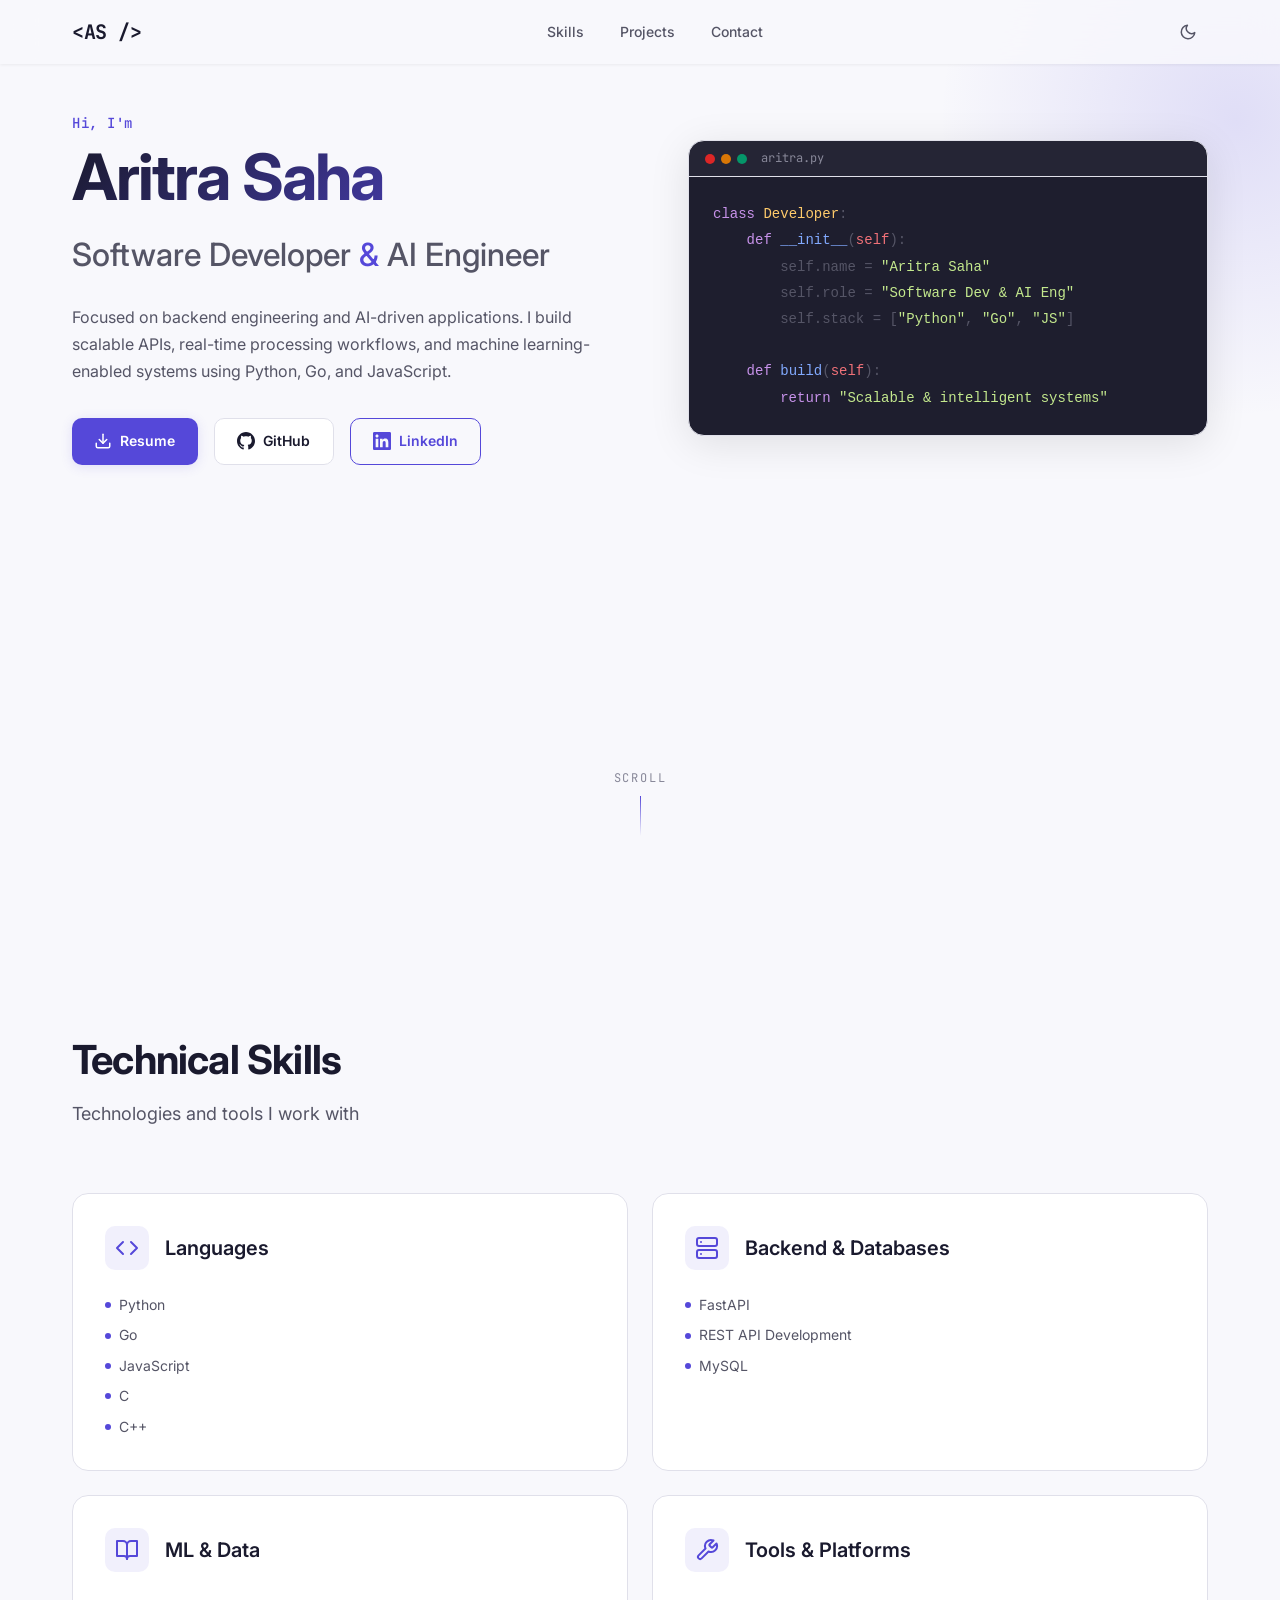
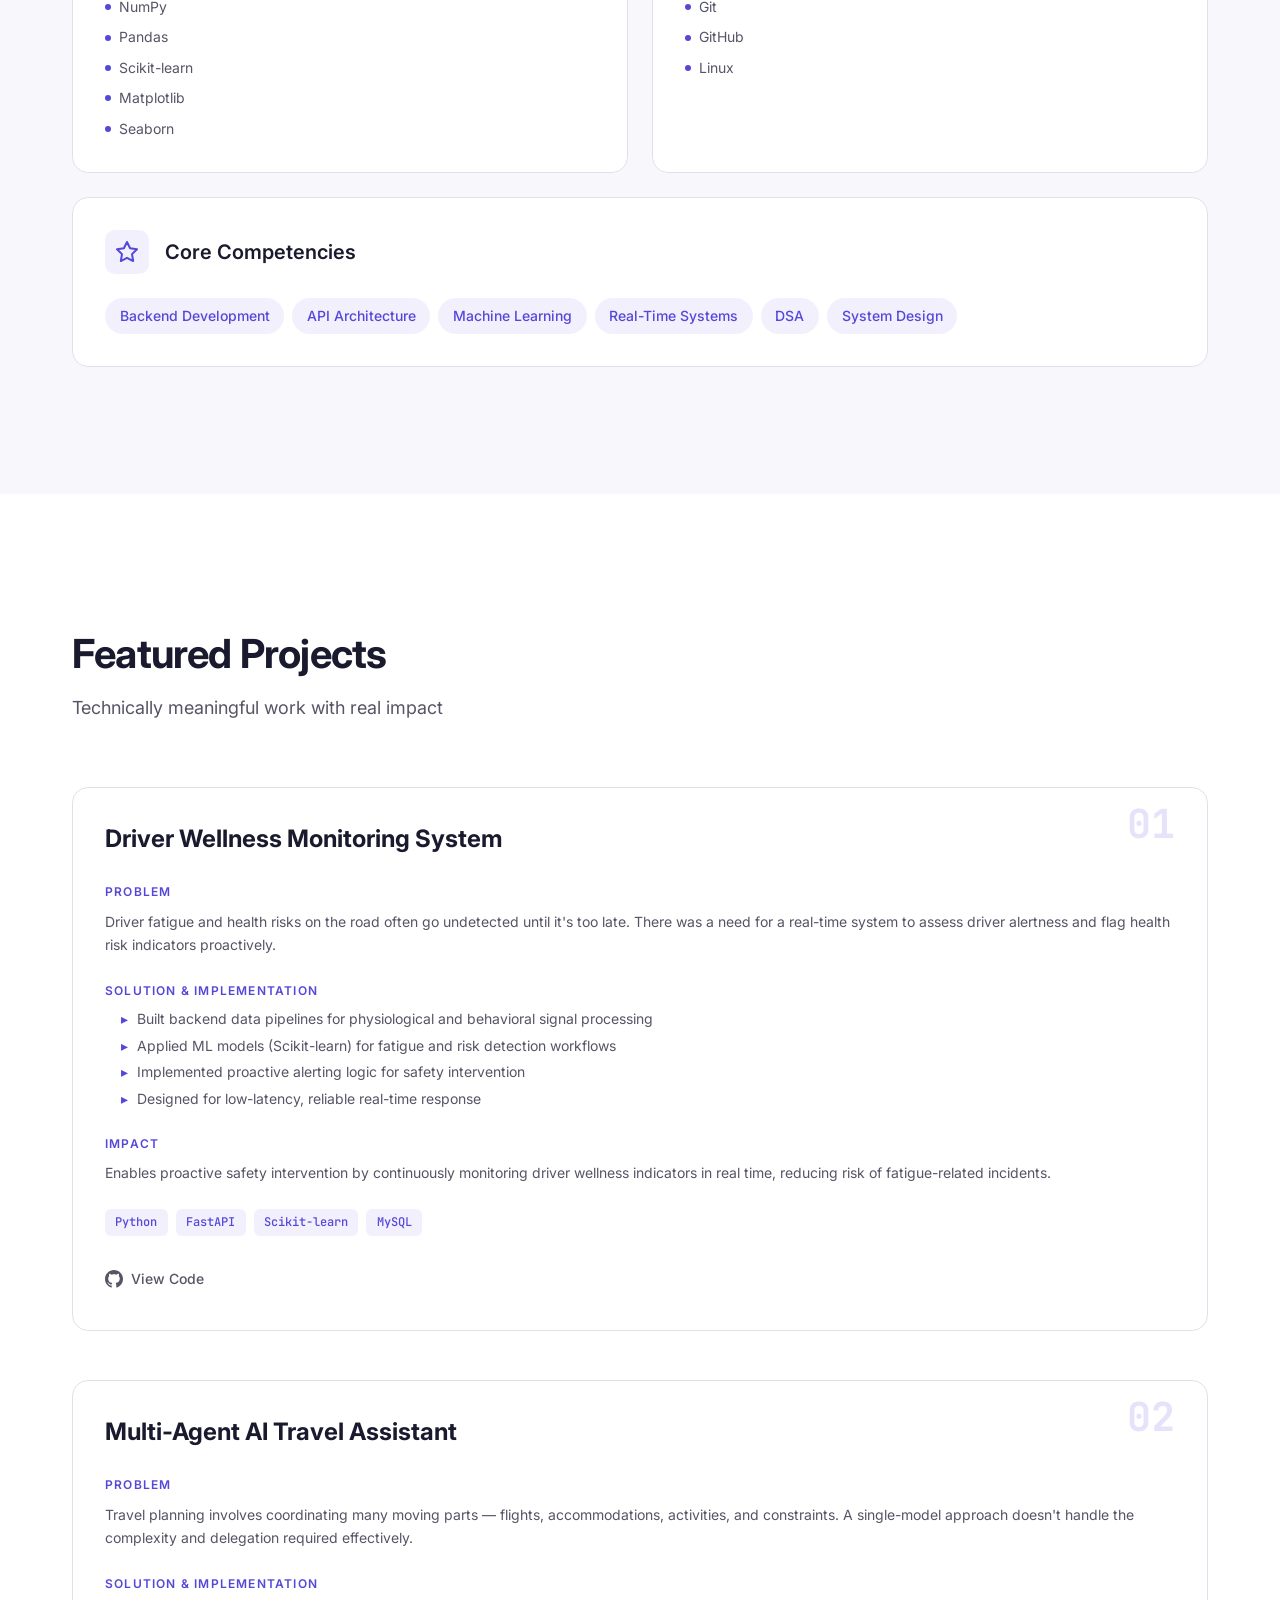
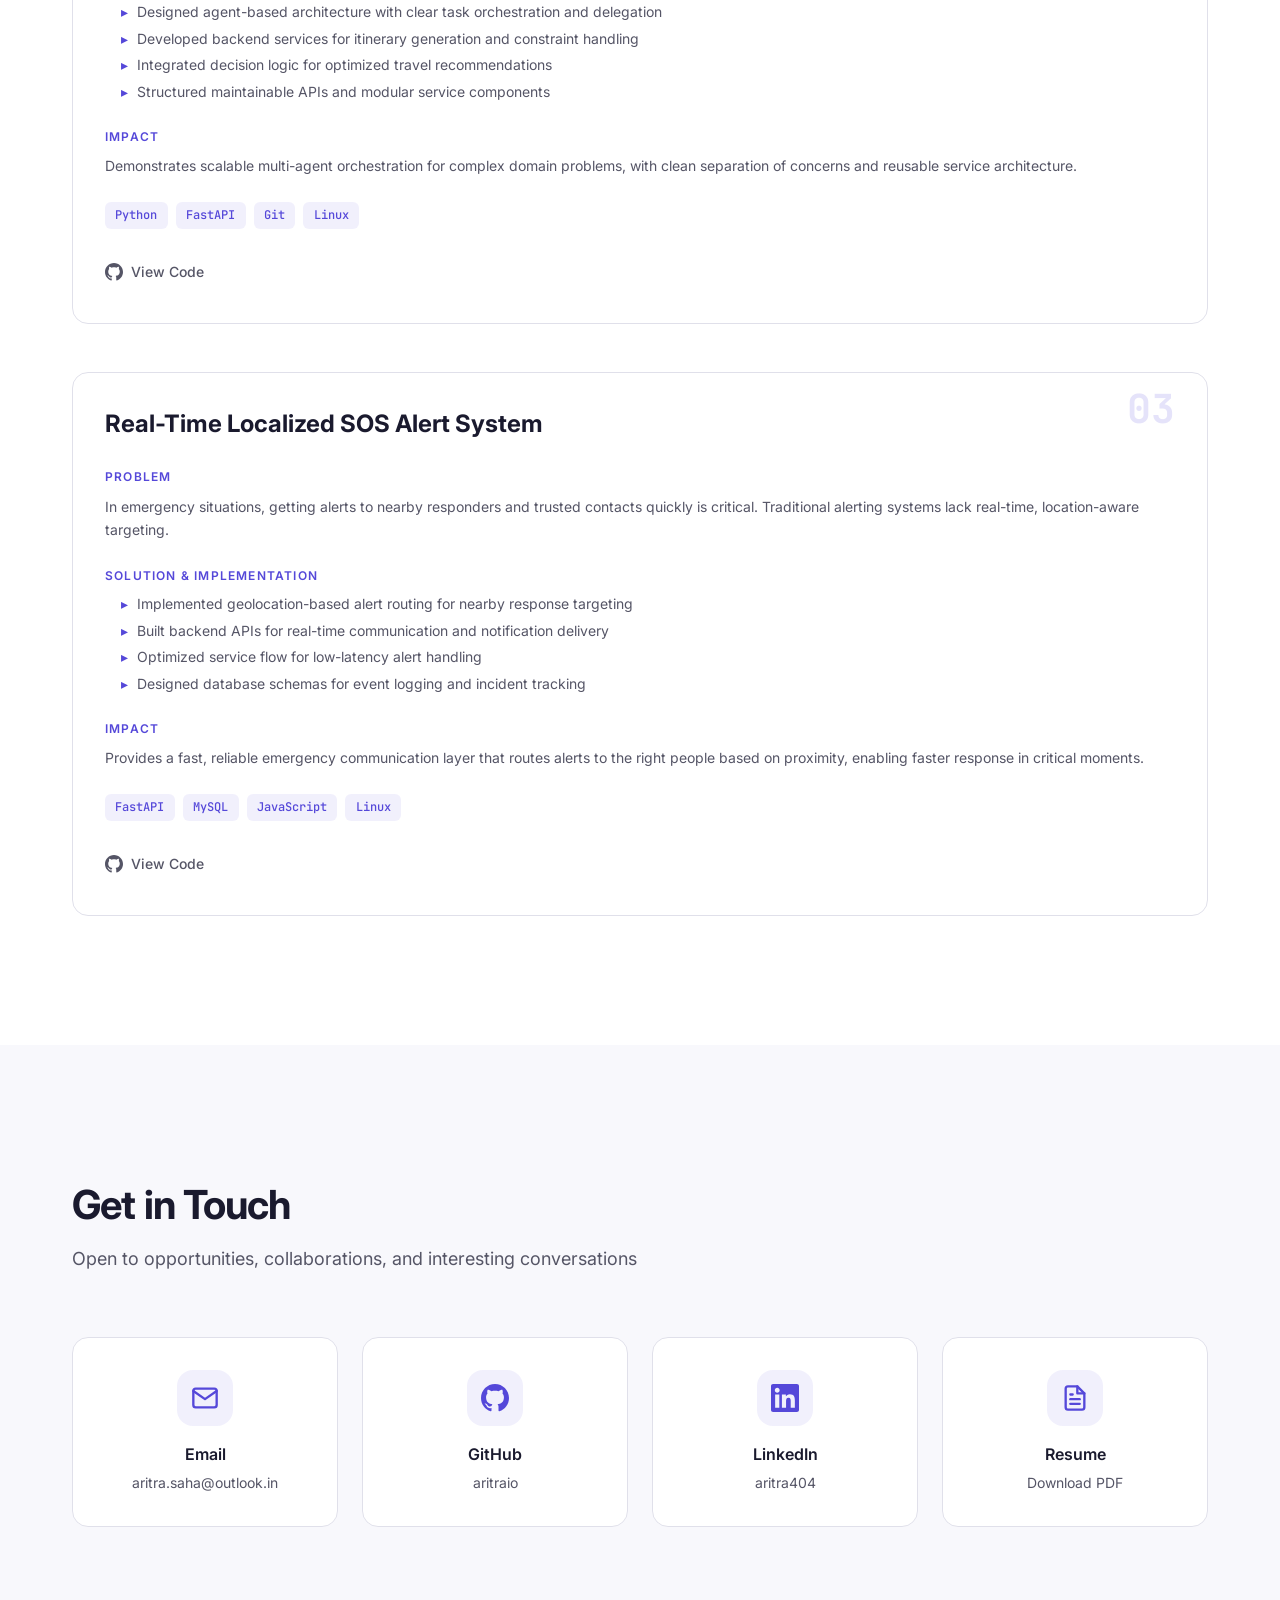
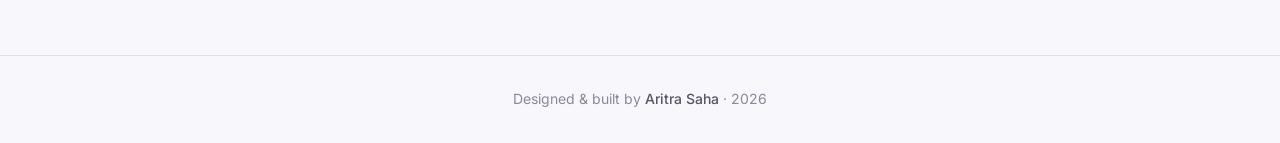
==== index.html @ c2d610d6 "Update styles and HTML" ====
<!DOCTYPE html>
<html lang="en" data-theme="dark">
<head>
  <meta charset="UTF-8">
  <meta name="viewport" content="width=device-width, initial-scale=1.0">
  <title>Aritra Saha — Software Developer &amp; AI Engineer</title>
  <meta name="description" content="Portfolio of Aritra Saha — Software Developer focused on backend engineering and AI-driven applications. Experience building scalable APIs, real-time systems, and ML-enabled products.">

  <!-- Open Graph -->
  <meta property="og:title" content="Aritra Saha — Software Developer & AI Engineer">
  <meta property="og:description" content="Backend engineering and AI-driven applications. Scalable APIs, real-time systems, and ML-enabled products.">
  <meta property="og:type" content="website">
  <meta property="og:url" content="https://aritraio.github.io">
  <meta property="og:image" content="https://aritraio.github.io/assets/images/og-preview.png">

  <!-- Favicon -->
  <link rel="icon" href="data:image/svg+xml,<svg xmlns='http://www.w3.org/2000/svg' viewBox='0 0 100 100'><text y='.9em' font-size='90'>⚡</text></svg>">

  <!-- Fonts -->
  <link rel="preconnect" href="https://fonts.googleapis.com">
  <link rel="preconnect" href="https://fonts.gstatic.com" crossorigin>
  <link href="https://fonts.googleapis.com/css2?family=Inter:wght@400;500;600;700&family=JetBrains+Mono:wght@400;500&display=swap" rel="stylesheet">

  <!-- Styles -->
  <link rel="stylesheet" href="css/styles.css">
</head>
<body>

  <!-- ===================== NAVIGATION ===================== -->
  <header class="site-header" id="site-header">
    <nav class="nav container" aria-label="Primary navigation">
      <a href="#hero" class="nav__logo" aria-label="Home">
        <span class="nav__logo-text">&lt;AS /&gt;</span>
      </a>

      <div class="nav__actions">
        <button class="theme-toggle" id="theme-toggle" aria-label="Toggle dark mode" title="Toggle theme">
          <svg class="theme-toggle__icon theme-toggle__icon--sun" xmlns="http://www.w3.org/2000/svg" width="18" height="18" viewBox="0 0 24 24" fill="none" stroke="currentColor" stroke-width="2" stroke-linecap="round" stroke-linejoin="round"><circle cx="12" cy="12" r="5"/><line x1="12" y1="1" x2="12" y2="3"/><line x1="12" y1="21" x2="12" y2="23"/><line x1="4.22" y1="4.22" x2="5.64" y2="5.64"/><line x1="18.36" y1="18.36" x2="19.78" y2="19.78"/><line x1="1" y1="12" x2="3" y2="12"/><line x1="21" y1="12" x2="23" y2="12"/><line x1="4.22" y1="19.78" x2="5.64" y2="18.36"/><line x1="18.36" y1="5.64" x2="19.78" y2="4.22"/></svg>
          <svg class="theme-toggle__icon theme-toggle__icon--moon" xmlns="http://www.w3.org/2000/svg" width="18" height="18" viewBox="0 0 24 24" fill="none" stroke="currentColor" stroke-width="2" stroke-linecap="round" stroke-linejoin="round"><path d="M21 12.79A9 9 0 1 1 11.21 3 7 7 0 0 0 21 12.79z"/></svg>
        </button>
        <button class="nav__toggle" id="nav-toggle" aria-label="Toggle menu" aria-expanded="false">
          <span class="nav__toggle-bar"></span>
          <span class="nav__toggle-bar"></span>
          <span class="nav__toggle-bar"></span>
        </button>
      </div>

      <ul class="nav__list" id="nav-list" role="list">
        <li class="nav__item"><a href="#skills" class="nav__link">Skills</a></li>
        <li class="nav__item"><a href="#projects" class="nav__link">Projects</a></li>
        <li class="nav__item"><a href="#contact" class="nav__link">Contact</a></li>
      </ul>
    </nav>
  </header>

  <main>

    <!-- ===================== HERO ===================== -->
    <section class="hero" id="hero">
      <div class="container hero__container">
        <div class="hero__content">
          <p class="hero__greeting reveal">Hi, I'm</p>
          <h1 class="hero__name reveal reveal--delay-1">Aritra Saha</h1>
          <p class="hero__role reveal reveal--delay-2">Software Developer <span class="hero__separator">&amp;</span> AI Engineer</p>
          <p class="hero__summary reveal reveal--delay-3">
            Focused on backend engineering and AI-driven applications. I build scalable APIs, real-time processing workflows, and machine learning-enabled systems using Python, Go, and JavaScript.
          </p>
          <div class="hero__cta reveal reveal--delay-4">
            <a href="assets/resume.pdf" class="btn btn--primary" download>
              <svg xmlns="http://www.w3.org/2000/svg" width="18" height="18" viewBox="0 0 24 24" fill="none" stroke="currentColor" stroke-width="2" stroke-linecap="round" stroke-linejoin="round"><path d="M21 15v4a2 2 0 0 1-2 2H5a2 2 0 0 1-2-2v-4"/><polyline points="7 10 12 15 17 10"/><line x1="12" y1="15" x2="12" y2="3"/></svg>
              Resume
            </a>
            <a href="https://github.com/aritraio" class="btn btn--secondary" target="_blank" rel="noopener noreferrer">
              <svg xmlns="http://www.w3.org/2000/svg" width="18" height="18" viewBox="0 0 24 24" fill="currentColor"><path d="M12 0c-6.626 0-12 5.373-12 12 0 5.302 3.438 9.8 8.207 11.387.599.111.793-.261.793-.577v-2.234c-3.338.726-4.033-1.416-4.033-1.416-.546-1.387-1.333-1.756-1.333-1.756-1.089-.745.083-.729.083-.729 1.205.084 1.839 1.237 1.839 1.237 1.07 1.834 2.807 1.304 3.492.997.107-.775.418-1.305.762-1.604-2.665-.305-5.467-1.334-5.467-5.931 0-1.311.469-2.381 1.236-3.221-.124-.303-.535-1.524.117-3.176 0 0 1.008-.322 3.301 1.23.957-.266 1.983-.399 3.003-.404 1.02.005 2.047.138 3.006.404 2.291-1.552 3.297-1.23 3.297-1.23.653 1.653.242 2.874.118 3.176.77.84 1.235 1.911 1.235 3.221 0 4.609-2.807 5.624-5.479 5.921.43.372.823 1.102.823 2.222v3.293c0 .319.192.694.801.576 4.765-1.589 8.199-6.086 8.199-11.386 0-6.627-5.373-12-12-12z"/></svg>
              GitHub
            </a>
            <a href="https://www.linkedin.com/in/aritra404/" class="btn btn--outline" target="_blank" rel="noopener noreferrer">
              <svg xmlns="http://www.w3.org/2000/svg" width="18" height="18" viewBox="0 0 24 24" fill="currentColor"><path d="M20.447 20.452h-3.554v-5.569c0-1.328-.027-3.037-1.852-3.037-1.853 0-2.136 1.445-2.136 2.939v5.667H9.351V9h3.414v1.561h.046c.477-.9 1.637-1.85 3.37-1.85 3.601 0 4.267 2.37 4.267 5.455v6.286zM5.337 7.433c-1.144 0-2.063-.926-2.063-2.065 0-1.138.92-2.063 2.063-2.063 1.14 0 2.064.925 2.064 2.063 0 1.139-.925 2.065-2.064 2.065zm1.782 13.019H3.555V9h3.564v11.452zM22.225 0H1.771C.792 0 0 .774 0 1.729v20.542C0 23.227.792 24 1.771 24h20.451C23.2 24 24 23.227 24 22.271V1.729C24 .774 23.2 0 22.222 0h.003z"/></svg>
              LinkedIn
            </a>
          </div>
        </div>
        <div class="hero__visual reveal reveal--delay-3">
          <div class="hero__code-block">
            <div class="hero__code-header">
              <span class="hero__code-dot hero__code-dot--red"></span>
              <span class="hero__code-dot hero__code-dot--yellow"></span>
              <span class="hero__code-dot hero__code-dot--green"></span>
              <span class="hero__code-filename">aritra.py</span>
            </div>
            <pre class="hero__code-content"><code><span class="code-keyword">class</span> <span class="code-class">Developer</span>:
    <span class="code-keyword">def</span> <span class="code-func">__init__</span>(<span class="code-param">self</span>):
        self.name = <span class="code-string">"Aritra Saha"</span>
        self.role = <span class="code-string">"Software Dev &amp; AI Eng"</span>
        self.stack = [<span class="code-string">"Python"</span>, <span class="code-string">"Go"</span>, <span class="code-string">"JS"</span>]

    <span class="code-keyword">def</span> <span class="code-func">build</span>(<span class="code-param">self</span>):
        <span class="code-keyword">return</span> <span class="code-string">"Scalable &amp; intelligent systems"</span></code></pre>
          </div>
        </div>
      </div>
      <div class="hero__scroll-indicator">
        <span class="hero__scroll-text">Scroll</span>
        <div class="hero__scroll-line"></div>
      </div>
    </section>

    <!-- ===================== SKILLS ===================== -->
    <section class="skills section" id="skills">
      <div class="container">
        <h2 class="section__title reveal">Technical Skills</h2>
        <p class="section__subtitle reveal">Technologies and tools I work with</p>

        <div class="skills__grid">

          <!-- Languages -->
          <div class="skill-card reveal">
            <div class="skill-card__header">
              <div class="skill-card__icon">
                <svg xmlns="http://www.w3.org/2000/svg" width="24" height="24" viewBox="0 0 24 24" fill="none" stroke="currentColor" stroke-width="2" stroke-linecap="round" stroke-linejoin="round"><polyline points="16 18 22 12 16 6"/><polyline points="8 6 2 12 8 18"/></svg>
              </div>
              <h3 class="skill-card__title">Languages</h3>
            </div>
            <ul class="skill-card__list">
              <li class="skill-card__item reveal-item"><span class="skill-card__dot"></span>Python</li>
              <li class="skill-card__item reveal-item"><span class="skill-card__dot"></span>Go</li>
              <li class="skill-card__item reveal-item"><span class="skill-card__dot"></span>JavaScript</li>
              <li class="skill-card__item reveal-item"><span class="skill-card__dot"></span>C</li>
              <li class="skill-card__item reveal-item"><span class="skill-card__dot"></span>C++</li>
            </ul>
          </div>

          <!-- Backend & Databases -->
          <div class="skill-card reveal">
            <div class="skill-card__header">
              <div class="skill-card__icon">
                <svg xmlns="http://www.w3.org/2000/svg" width="24" height="24" viewBox="0 0 24 24" fill="none" stroke="currentColor" stroke-width="2" stroke-linecap="round" stroke-linejoin="round"><rect x="2" y="2" width="20" height="8" rx="2" ry="2"/><rect x="2" y="14" width="20" height="8" rx="2" ry="2"/><line x1="6" y1="6" x2="6.01" y2="6"/><line x1="6" y1="18" x2="6.01" y2="18"/></svg>
              </div>
              <h3 class="skill-card__title">Backend &amp; Databases</h3>
            </div>
            <ul class="skill-card__list">
              <li class="skill-card__item reveal-item"><span class="skill-card__dot"></span>FastAPI</li>
              <li class="skill-card__item reveal-item"><span class="skill-card__dot"></span>REST API Development</li>
              <li class="skill-card__item reveal-item"><span class="skill-card__dot"></span>MySQL</li>
            </ul>
          </div>

          <!-- ML & Data -->
          <div class="skill-card reveal">
            <div class="skill-card__header">
              <div class="skill-card__icon">
                <svg xmlns="http://www.w3.org/2000/svg" width="24" height="24" viewBox="0 0 24 24" fill="none" stroke="currentColor" stroke-width="2" stroke-linecap="round" stroke-linejoin="round"><path d="M2 3h6a4 4 0 0 1 4 4v14a3 3 0 0 0-3-3H2z"/><path d="M22 3h-6a4 4 0 0 0-4 4v14a3 3 0 0 1 3-3h7z"/></svg>
              </div>
              <h3 class="skill-card__title">ML &amp; Data</h3>
            </div>
            <ul class="skill-card__list">
              <li class="skill-card__item reveal-item"><span class="skill-card__dot"></span>NumPy</li>
              <li class="skill-card__item reveal-item"><span class="skill-card__dot"></span>Pandas</li>
              <li class="skill-card__item reveal-item"><span class="skill-card__dot"></span>Scikit-learn</li>
              <li class="skill-card__item reveal-item"><span class="skill-card__dot"></span>Matplotlib</li>
              <li class="skill-card__item reveal-item"><span class="skill-card__dot"></span>Seaborn</li>
            </ul>
          </div>

          <!-- Tools & Platforms -->
          <div class="skill-card reveal">
            <div class="skill-card__header">
              <div class="skill-card__icon">
                <svg xmlns="http://www.w3.org/2000/svg" width="24" height="24" viewBox="0 0 24 24" fill="none" stroke="currentColor" stroke-width="2" stroke-linecap="round" stroke-linejoin="round"><path d="M14.7 6.3a1 1 0 0 0 0 1.4l1.6 1.6a1 1 0 0 0 1.4 0l3.77-3.77a6 6 0 0 1-7.94 7.94l-6.91 6.91a2.12 2.12 0 0 1-3-3l6.91-6.91a6 6 0 0 1 7.94-7.94l-3.76 3.76z"/></svg>
              </div>
              <h3 class="skill-card__title">Tools &amp; Platforms</h3>
            </div>
            <ul class="skill-card__list">
              <li class="skill-card__item reveal-item"><span class="skill-card__dot"></span>Git</li>
              <li class="skill-card__item reveal-item"><span class="skill-card__dot"></span>GitHub</li>
              <li class="skill-card__item reveal-item"><span class="skill-card__dot"></span>Linux</li>
            </ul>
          </div>

          <!-- Core Competencies -->
          <div class="skill-card skill-card--wide reveal">
            <div class="skill-card__header">
              <div class="skill-card__icon">
                <svg xmlns="http://www.w3.org/2000/svg" width="24" height="24" viewBox="0 0 24 24" fill="none" stroke="currentColor" stroke-width="2" stroke-linecap="round" stroke-linejoin="round"><polygon points="12 2 15.09 8.26 22 9.27 17 14.14 18.18 21.02 12 17.77 5.82 21.02 7 14.14 2 9.27 8.91 8.26 12 2"/></svg>
              </div>
              <h3 class="skill-card__title">Core Competencies</h3>
            </div>
            <div class="skill-card__tags">
              <span class="skill-tag reveal-item">Backend Development</span>
              <span class="skill-tag reveal-item">API Architecture</span>
              <span class="skill-tag reveal-item">Machine Learning</span>
              <span class="skill-tag reveal-item">Real-Time Systems</span>
              <span class="skill-tag reveal-item">DSA</span>
              <span class="skill-tag reveal-item">System Design</span>
            </div>
          </div>

        </div>
      </div>
    </section>

    <!-- ===================== PROJECTS ===================== -->
    <section class="projects section" id="projects">
      <div class="container">
        <h2 class="section__title reveal">Featured Projects</h2>
        <p class="section__subtitle reveal">Technically meaningful work with real impact</p>

        <div class="projects__grid">

          <!-- Project 1 -->
          <article class="project-card reveal">
            <div class="project-card__number">01</div>
            <h3 class="project-card__title">Driver Wellness Monitoring System</h3>
            <div class="project-card__section">
              <h4 class="project-card__label">Problem</h4>
              <p class="project-card__text">Driver fatigue and health risks on the road often go undetected until it's too late. There was a need for a real-time system to assess driver alertness and flag health risk indicators proactively.</p>
            </div>
            <div class="project-card__section">
              <h4 class="project-card__label">Solution &amp; Implementation</h4>
              <ul class="project-card__details">
                <li>Built backend data pipelines for physiological and behavioral signal processing</li>
                <li>Applied ML models (Scikit-learn) for fatigue and risk detection workflows</li>
                <li>Implemented proactive alerting logic for safety intervention</li>
                <li>Designed for low-latency, reliable real-time response</li>
              </ul>
            </div>
            <div class="project-card__section">
              <h4 class="project-card__label">Impact</h4>
              <p class="project-card__text">Enables proactive safety intervention by continuously monitoring driver wellness indicators in real time, reducing risk of fatigue-related incidents.</p>
            </div>
            <div class="project-card__tech">
              <span class="tech-tag">Python</span>
              <span class="tech-tag">FastAPI</span>
              <span class="tech-tag">Scikit-learn</span>
              <span class="tech-tag">MySQL</span>
            </div>
            <div class="project-card__links">
              <a href="https://github.com/aritraio" class="project-link" target="_blank" rel="noopener noreferrer">
                <svg xmlns="http://www.w3.org/2000/svg" width="18" height="18" viewBox="0 0 24 24" fill="currentColor"><path d="M12 0c-6.626 0-12 5.373-12 12 0 5.302 3.438 9.8 8.207 11.387.599.111.793-.261.793-.577v-2.234c-3.338.726-4.033-1.416-4.033-1.416-.546-1.387-1.333-1.756-1.333-1.756-1.089-.745.083-.729.083-.729 1.205.084 1.839 1.237 1.839 1.237 1.07 1.834 2.807 1.304 3.492.997.107-.775.418-1.305.762-1.604-2.665-.305-5.467-1.334-5.467-5.931 0-1.311.469-2.381 1.236-3.221-.124-.303-.535-1.524.117-3.176 0 0 1.008-.322 3.301 1.23.957-.266 1.983-.399 3.003-.404 1.02.005 2.047.138 3.006.404 2.291-1.552 3.297-1.23 3.297-1.23.653 1.653.242 2.874.118 3.176.77.84 1.235 1.911 1.235 3.221 0 4.609-2.807 5.624-5.479 5.921.43.372.823 1.102.823 2.222v3.293c0 .319.192.694.801.576 4.765-1.589 8.199-6.086 8.199-11.386 0-6.627-5.373-12-12-12z"/></svg>
                View Code
              </a>
            </div>
          </article>

          <!-- Project 2 -->
          <article class="project-card reveal">
            <div class="project-card__number">02</div>
            <h3 class="project-card__title">Multi-Agent AI Travel Assistant</h3>
            <div class="project-card__section">
              <h4 class="project-card__label">Problem</h4>
              <p class="project-card__text">Travel planning involves coordinating many moving parts — flights, accommodations, activities, and constraints. A single-model approach doesn't handle the complexity and delegation required effectively.</p>
            </div>
            <div class="project-card__section">
              <h4 class="project-card__label">Solution &amp; Implementation</h4>
              <ul class="project-card__details">
                <li>Designed agent-based architecture with clear task orchestration and delegation</li>
                <li>Developed backend services for itinerary generation and constraint handling</li>
                <li>Integrated decision logic for optimized travel recommendations</li>
                <li>Structured maintainable APIs and modular service components</li>
              </ul>
            </div>
            <div class="project-card__section">
              <h4 class="project-card__label">Impact</h4>
              <p class="project-card__text">Demonstrates scalable multi-agent orchestration for complex domain problems, with clean separation of concerns and reusable service architecture.</p>
            </div>
            <div class="project-card__tech">
              <span class="tech-tag">Python</span>
              <span class="tech-tag">FastAPI</span>
              <span class="tech-tag">Git</span>
              <span class="tech-tag">Linux</span>
            </div>
            <div class="project-card__links">
              <a href="https://github.com/aritraio" class="project-link" target="_blank" rel="noopener noreferrer">
                <svg xmlns="http://www.w3.org/2000/svg" width="18" height="18" viewBox="0 0 24 24" fill="currentColor"><path d="M12 0c-6.626 0-12 5.373-12 12 0 5.302 3.438 9.8 8.207 11.387.599.111.793-.261.793-.577v-2.234c-3.338.726-4.033-1.416-4.033-1.416-.546-1.387-1.333-1.756-1.333-1.756-1.089-.745.083-.729.083-.729 1.205.084 1.839 1.237 1.839 1.237 1.07 1.834 2.807 1.304 3.492.997.107-.775.418-1.305.762-1.604-2.665-.305-5.467-1.334-5.467-5.931 0-1.311.469-2.381 1.236-3.221-.124-.303-.535-1.524.117-3.176 0 0 1.008-.322 3.301 1.23.957-.266 1.983-.399 3.003-.404 1.02.005 2.047.138 3.006.404 2.291-1.552 3.297-1.23 3.297-1.23.653 1.653.242 2.874.118 3.176.77.84 1.235 1.911 1.235 3.221 0 4.609-2.807 5.624-5.479 5.921.43.372.823 1.102.823 2.222v3.293c0 .319.192.694.801.576 4.765-1.589 8.199-6.086 8.199-11.386 0-6.627-5.373-12-12-12z"/></svg>
                View Code
              </a>
            </div>
          </article>

          <!-- Project 3 -->
          <article class="project-card reveal">
            <div class="project-card__number">03</div>
            <h3 class="project-card__title">Real-Time Localized SOS Alert System</h3>
            <div class="project-card__section">
              <h4 class="project-card__label">Problem</h4>
              <p class="project-card__text">In emergency situations, getting alerts to nearby responders and trusted contacts quickly is critical. Traditional alerting systems lack real-time, location-aware targeting.</p>
            </div>
            <div class="project-card__section">
              <h4 class="project-card__label">Solution &amp; Implementation</h4>
              <ul class="project-card__details">
                <li>Implemented geolocation-based alert routing for nearby response targeting</li>
                <li>Built backend APIs for real-time communication and notification delivery</li>
                <li>Optimized service flow for low-latency alert handling</li>
                <li>Designed database schemas for event logging and incident tracking</li>
              </ul>
            </div>
            <div class="project-card__section">
              <h4 class="project-card__label">Impact</h4>
              <p class="project-card__text">Provides a fast, reliable emergency communication layer that routes alerts to the right people based on proximity, enabling faster response in critical moments.</p>
            </div>
            <div class="project-card__tech">
              <span class="tech-tag">FastAPI</span>
              <span class="tech-tag">MySQL</span>
              <span class="tech-tag">JavaScript</span>
              <span class="tech-tag">Linux</span>
            </div>
            <div class="project-card__links">
              <a href="https://github.com/aritraio" class="project-link" target="_blank" rel="noopener noreferrer">
                <svg xmlns="http://www.w3.org/2000/svg" width="18" height="18" viewBox="0 0 24 24" fill="currentColor"><path d="M12 0c-6.626 0-12 5.373-12 12 0 5.302 3.438 9.8 8.207 11.387.599.111.793-.261.793-.577v-2.234c-3.338.726-4.033-1.416-4.033-1.416-.546-1.387-1.333-1.756-1.333-1.756-1.089-.745.083-.729.083-.729 1.205.084 1.839 1.237 1.839 1.237 1.07 1.834 2.807 1.304 3.492.997.107-.775.418-1.305.762-1.604-2.665-.305-5.467-1.334-5.467-5.931 0-1.311.469-2.381 1.236-3.221-.124-.303-.535-1.524.117-3.176 0 0 1.008-.322 3.301 1.23.957-.266 1.983-.399 3.003-.404 1.02.005 2.047.138 3.006.404 2.291-1.552 3.297-1.23 3.297-1.23.653 1.653.242 2.874.118 3.176.77.84 1.235 1.911 1.235 3.221 0 4.609-2.807 5.624-5.479 5.921.43.372.823 1.102.823 2.222v3.293c0 .319.192.694.801.576 4.765-1.589 8.199-6.086 8.199-11.386 0-6.627-5.373-12-12-12z"/></svg>
                View Code
              </a>
            </div>
          </article>

        </div>
      </div>
    </section>

    <!-- ===================== CONTACT ===================== -->
    <section class="contact section" id="contact">
      <div class="container">
        <h2 class="section__title reveal">Get in Touch</h2>
        <p class="section__subtitle reveal">Open to opportunities, collaborations, and interesting conversations</p>

        <div class="contact__grid reveal">
          <a href="mailto:aritra.saha@outlook.in" class="contact-card reveal">
            <div class="contact-card__icon">
              <svg xmlns="http://www.w3.org/2000/svg" width="28" height="28" viewBox="0 0 24 24" fill="none" stroke="currentColor" stroke-width="2" stroke-linecap="round" stroke-linejoin="round"><path d="M4 4h16c1.1 0 2 .9 2 2v12c0 1.1-.9 2-2 2H4c-1.1 0-2-.9-2-2V6c0-1.1.9-2 2-2z"/><polyline points="22,6 12,13 2,6"/></svg>
            </div>
            <h3 class="contact-card__title">Email</h3>
            <p class="contact-card__value">aritra.saha@outlook.in</p>
          </a>

          <a href="https://github.com/aritraio" class="contact-card reveal" target="_blank" rel="noopener noreferrer">
            <div class="contact-card__icon">
              <svg xmlns="http://www.w3.org/2000/svg" width="28" height="28" viewBox="0 0 24 24" fill="currentColor"><path d="M12 0c-6.626 0-12 5.373-12 12 0 5.302 3.438 9.8 8.207 11.387.599.111.793-.261.793-.577v-2.234c-3.338.726-4.033-1.416-4.033-1.416-.546-1.387-1.333-1.756-1.333-1.756-1.089-.745.083-.729.083-.729 1.205.084 1.839 1.237 1.839 1.237 1.07 1.834 2.807 1.304 3.492.997.107-.775.418-1.305.762-1.604-2.665-.305-5.467-1.334-5.467-5.931 0-1.311.469-2.381 1.236-3.221-.124-.303-.535-1.524.117-3.176 0 0 1.008-.322 3.301 1.23.957-.266 1.983-.399 3.003-.404 1.02.005 2.047.138 3.006.404 2.291-1.552 3.297-1.23 3.297-1.23.653 1.653.242 2.874.118 3.176.77.84 1.235 1.911 1.235 3.221 0 4.609-2.807 5.624-5.479 5.921.43.372.823 1.102.823 2.222v3.293c0 .319.192.694.801.576 4.765-1.589 8.199-6.086 8.199-11.386 0-6.627-5.373-12-12-12z"/></svg>
            </div>
            <h3 class="contact-card__title">GitHub</h3>
            <p class="contact-card__value">aritraio</p>
          </a>

          <a href="https://www.linkedin.com/in/aritra404/" class="contact-card reveal" target="_blank" rel="noopener noreferrer">
            <div class="contact-card__icon">
              <svg xmlns="http://www.w3.org/2000/svg" width="28" height="28" viewBox="0 0 24 24" fill="currentColor"><path d="M20.447 20.452h-3.554v-5.569c0-1.328-.027-3.037-1.852-3.037-1.853 0-2.136 1.445-2.136 2.939v5.667H9.351V9h3.414v1.561h.046c.477-.9 1.637-1.85 3.37-1.85 3.601 0 4.267 2.37 4.267 5.455v6.286zM5.337 7.433c-1.144 0-2.063-.926-2.063-2.065 0-1.138.92-2.063 2.063-2.063 1.14 0 2.064.925 2.064 2.063 0 1.139-.925 2.065-2.064 2.065zm1.782 13.019H3.555V9h3.564v11.452zM22.225 0H1.771C.792 0 0 .774 0 1.729v20.542C0 23.227.792 24 1.771 24h20.451C23.2 24 24 23.227 24 22.271V1.729C24 .774 23.2 0 22.222 0h.003z"/></svg>
            </div>
            <h3 class="contact-card__title">LinkedIn</h3>
            <p class="contact-card__value">aritra404</p>
          </a>

          <a href="assets/resume.pdf" class="contact-card reveal" download>
            <div class="contact-card__icon">
              <svg xmlns="http://www.w3.org/2000/svg" width="28" height="28" viewBox="0 0 24 24" fill="none" stroke="currentColor" stroke-width="2" stroke-linecap="round" stroke-linejoin="round"><path d="M14 2H6a2 2 0 0 0-2 2v16a2 2 0 0 0 2 2h12a2 2 0 0 0 2-2V8z"/><polyline points="14 2 14 8 20 8"/><line x1="16" y1="13" x2="8" y2="13"/><line x1="16" y1="17" x2="8" y2="17"/><polyline points="10 9 9 9 8 9"/></svg>
            </div>
            <h3 class="contact-card__title">Resume</h3>
            <p class="contact-card__value">Download PDF</p>
          </a>
        </div>
      </div>
    </section>

  </main>

  <!-- ===================== FOOTER ===================== -->
  <footer class="footer">
    <div class="container">
      <p class="footer__text">
        Designed &amp; built by <strong>Aritra Saha</strong> &middot; 2026
      </p>
    </div>
  </footer>

  <!-- Scripts -->
  <script src="js/script.js" defer></script>
</body>
</html>
---- css/styles.css ----
/* ============================================================
   PORTFOLIO — Design System & Styles
   Mobile-first • Dark/Light theme • CSS Grid + Flexbox
   ============================================================ */

/* ── Reset ────────────────────────────────────────────────── */
*,
*::before,
*::after {
  margin: 0;
  padding: 0;
  box-sizing: border-box;
}

/* ── CSS Custom Properties (Design Tokens) ────────────────── */
:root {
  /* Typography */
  --ff-sans: 'Inter', -apple-system, BlinkMacSystemFont, 'Segoe UI', Roboto, sans-serif;
  --ff-mono: 'JetBrains Mono', 'Fira Code', monospace;

  --fs-xs: 0.75rem;
  --fs-sm: 0.875rem;
  --fs-base: 1rem;
  --fs-md: 1.125rem;
  --fs-lg: 1.25rem;
  --fs-xl: 1.5rem;
  --fs-2xl: 2rem;
  --fs-3xl: 2.5rem;
  --fs-4xl: 3.5rem;

  --fw-regular: 400;
  --fw-medium: 500;
  --fw-semibold: 600;
  --fw-bold: 700;

  /* Spacing */
  --space-xs: 0.25rem;
  --space-sm: 0.5rem;
  --space-md: 1rem;
  --space-lg: 1.5rem;
  --space-xl: 2rem;
  --space-2xl: 3rem;
  --space-3xl: 4rem;
  --space-4xl: 6rem;
  --space-5xl: 8rem;

  /* Radius */
  --radius-sm: 6px;
  --radius-md: 10px;
  --radius-lg: 16px;
  --radius-xl: 24px;
  --radius-full: 9999px;

  /* Transitions */
  --ease-out: cubic-bezier(0.16, 1, 0.3, 1);
  --ease-in-out: cubic-bezier(0.65, 0, 0.35, 1);
  --duration-fast: 200ms;
  --duration-normal: 350ms;
  --duration-slow: 600ms;

  /* Layout */
  --container-max: 1100px;
  --container-padding: 1.25rem;
  --header-height: 64px;
}

/* ── Dark Theme (default) ─────────────────────────────────── */
[data-theme="dark"] {
  --color-bg: #0a0a0f;
  --color-bg-elevated: #12121a;
  --color-bg-card: #16161f;
  --color-bg-card-hover: #1c1c28;
  --color-border: #222233;
  --color-border-subtle: #1a1a2a;

  --color-text-primary: #eeeef0;
  --color-text-secondary: #9999aa;
  --color-text-tertiary: #666677;

  --color-accent: #6c63ff;
  --color-accent-hover: #7e77ff;
  --color-accent-subtle: rgba(108, 99, 255, 0.12);
  --color-accent-glow: rgba(108, 99, 255, 0.25);

  --color-green: #34d399;
  --color-red: #f87171;
  --color-yellow: #fbbf24;

  --shadow-sm: 0 1px 3px rgba(0, 0, 0, 0.3);
  --shadow-md: 0 4px 20px rgba(0, 0, 0, 0.4);
  --shadow-lg: 0 8px 40px rgba(0, 0, 0, 0.5);
  --shadow-glow: 0 0 30px rgba(108, 99, 255, 0.15);

  --code-bg: #0d0d14;
  --code-keyword: #c792ea;
  --code-string: #c3e88d;
  --code-func: #82aaff;
  --code-class: #ffcb6b;
  --code-param: #f07178;
}

/* ── Light Theme ──────────────────────────────────────────── */
[data-theme="light"] {
  --color-bg: #f8f8fc;
  --color-bg-elevated: #ffffff;
  --color-bg-card: #ffffff;
  --color-bg-card-hover: #f0f0f8;
  --color-border: #e0e0ea;
  --color-border-subtle: #eaeaf0;

  --color-text-primary: #1a1a2e;
  --color-text-secondary: #555566;
  --color-text-tertiary: #888899;

  --color-accent: #5548d9;
  --color-accent-hover: #4338ca;
  --color-accent-subtle: rgba(85, 72, 217, 0.08);
  --color-accent-glow: rgba(85, 72, 217, 0.15);

  --color-green: #059669;
  --color-red: #dc2626;
  --color-yellow: #d97706;

  --shadow-sm: 0 1px 3px rgba(0, 0, 0, 0.06);
  --shadow-md: 0 4px 20px rgba(0, 0, 0, 0.08);
  --shadow-lg: 0 8px 40px rgba(0, 0, 0, 0.1);
  --shadow-glow: 0 0 30px rgba(85, 72, 217, 0.08);

  --code-bg: #1e1e2e;
  --code-keyword: #c792ea;
  --code-string: #c3e88d;
  --code-func: #82aaff;
  --code-class: #ffcb6b;
  --code-param: #f07178;
}

/* ── Base ─────────────────────────────────────────────────── */
html {
  scroll-behavior: smooth;
  scroll-padding-top: var(--header-height);
  -webkit-text-size-adjust: 100%;
}

body {
  font-family: var(--ff-sans);
  font-size: var(--fs-base);
  font-weight: var(--fw-regular);
  line-height: 1.6;
  color: var(--color-text-primary);
  background-color: var(--color-bg);
  transition: background-color var(--duration-normal) var(--ease-out),
              color var(--duration-normal) var(--ease-out);
  overflow-x: hidden;
  -webkit-font-smoothing: antialiased;
  -moz-osx-font-smoothing: grayscale;
}

a {
  color: var(--color-accent);
  text-decoration: none;
  transition: color var(--duration-fast) var(--ease-out);
}

a:hover {
  color: var(--color-accent-hover);
}

ul {
  list-style: none;
}

img {
  max-width: 100%;
  display: block;
}

button {
  font: inherit;
  color: inherit;
  background: none;
  border: none;
  cursor: pointer;
}

:focus-visible {
  outline: 2px solid var(--color-accent);
  outline-offset: 3px;
  border-radius: var(--radius-sm);
}

::selection {
  background-color: var(--color-accent);
  color: #fff;
}

/* ── Container ────────────────────────────────────────────── */
.container {
  width: 100%;
  max-width: var(--container-max);
  margin-inline: auto;
  padding-inline: var(--container-padding);
}

/* ── Section Utility ──────────────────────────────────────── */
.section {
  padding-block: var(--space-4xl);
}

.section__title {
  font-size: var(--fs-2xl);
  font-weight: var(--fw-bold);
  letter-spacing: -0.02em;
  margin-bottom: var(--space-sm);
}

.section__subtitle {
  color: var(--color-text-secondary);
  font-size: var(--fs-md);
  margin-bottom: var(--space-3xl);
}

/* ============================================================
   HEADER / NAV
   ============================================================ */
.site-header {
  position: fixed;
  top: 0;
  left: 0;
  right: 0;
  z-index: 1000;
  height: var(--header-height);
  background-color: transparent;
  transition: background-color var(--duration-normal) var(--ease-out),
              box-shadow var(--duration-normal) var(--ease-out),
              backdrop-filter var(--duration-normal) var(--ease-out);
}

.site-header.scrolled {
  background-color: rgba(10, 10, 15, 0.85);
  backdrop-filter: blur(16px) saturate(180%);
  -webkit-backdrop-filter: blur(16px) saturate(180%);
  box-shadow: var(--shadow-sm);
}

[data-theme="light"] .site-header.scrolled {
  background-color: rgba(248, 248, 252, 0.85);
}

.nav {
  display: flex;
  align-items: center;
  justify-content: space-between;
  height: var(--header-height);
}

.nav__logo {
  color: var(--color-text-primary);
  font-family: var(--ff-mono);
  font-size: var(--fs-lg);
  font-weight: var(--fw-bold);
  letter-spacing: -0.02em;
  transition: color var(--duration-fast) var(--ease-out);
}

.nav__logo:hover {
  color: var(--color-accent);
}

.nav__toggle {
  display: flex;
  flex-direction: column;
  gap: 5px;
  padding: var(--space-sm);
  z-index: 1001;
}

.nav__actions {
  display: flex;
  align-items: center;
  gap: var(--space-sm);
  z-index: 1001;
}

.nav__toggle-bar {
  display: block;
  width: 22px;
  height: 2px;
  background-color: var(--color-text-primary);
  border-radius: var(--radius-full);
  transition: transform var(--duration-normal) var(--ease-out),
              opacity var(--duration-fast);
}

.nav__toggle.active .nav__toggle-bar:nth-child(1) {
  transform: translateY(7px) rotate(45deg);
}
.nav__toggle.active .nav__toggle-bar:nth-child(2) {
  opacity: 0;
}
.nav__toggle.active .nav__toggle-bar:nth-child(3) {
  transform: translateY(-7px) rotate(-45deg);
}

.nav__list {
  position: fixed;
  top: 0;
  right: 0;
  width: min(280px, 80vw);
  height: 100vh;
  padding: calc(var(--header-height) + var(--space-xl)) var(--space-xl) var(--space-xl);
  background-color: var(--color-bg-elevated);
  border-left: 1px solid var(--color-border);
  display: flex;
  flex-direction: column;
  gap: var(--space-sm);
  transform: translateX(100%);
  transition: transform var(--duration-normal) var(--ease-out);
  z-index: 999;
}

.nav__list.open {
  transform: translateX(0);
}

.nav__link {
  display: block;
  padding: var(--space-sm) var(--space-md);
  color: var(--color-text-secondary);
  font-size: var(--fs-md);
  font-weight: var(--fw-medium);
  border-radius: var(--radius-sm);
  transition: color var(--duration-fast) var(--ease-out),
              background-color var(--duration-fast) var(--ease-out);
}

.nav__link:hover {
  color: var(--color-text-primary);
  background-color: var(--color-accent-subtle);
}

.theme-toggle {
  display: flex;
  align-items: center;
  justify-content: center;
  width: 40px;
  height: 40px;
  border-radius: var(--radius-md);
  color: var(--color-text-secondary);
  transition: color var(--duration-fast) var(--ease-out),
              background-color var(--duration-fast) var(--ease-out);
  margin-top: 0;
}

.theme-toggle:hover {
  color: var(--color-accent);
  background-color: var(--color-accent-subtle);
}

[data-theme="dark"] .theme-toggle__icon--moon { display: none; }
[data-theme="dark"] .theme-toggle__icon--sun  { display: block; }
[data-theme="light"] .theme-toggle__icon--sun  { display: none; }
[data-theme="light"] .theme-toggle__icon--moon { display: block; }

/* ── Overlay ─── */
.nav-overlay {
  position: fixed;
  inset: 0;
  background-color: rgba(0, 0, 0, 0.5);
  backdrop-filter: blur(4px);
  opacity: 0;
  pointer-events: none;
  transition: opacity var(--duration-normal) var(--ease-out);
  z-index: 998;
}

.nav-overlay.active {
  opacity: 1;
  pointer-events: auto;
}

/* ============================================================
   HERO
   ============================================================ */
.hero {
  min-height: 100vh;
  display: flex;
  flex-direction: column;
  justify-content: center;
  padding-top: calc(var(--header-height) + var(--space-2xl));
  padding-bottom: var(--space-3xl);
  position: relative;
  overflow: hidden;
}

/* Subtle gradient background */
.hero::before {
  content: '';
  position: absolute;
  top: -20%;
  right: -20%;
  width: 60vw;
  height: 60vw;
  max-width: 600px;
  max-height: 600px;
  border-radius: 50%;
  background: radial-gradient(circle, var(--color-accent-glow) 0%, transparent 70%);
  pointer-events: none;
  z-index: 0;
}

.hero__container {
  display: grid;
  gap: var(--space-3xl);
  align-items: center;
  position: relative;
  z-index: 1;
}

.hero__greeting {
  font-family: var(--ff-mono);
  font-size: var(--fs-sm);
  color: var(--color-accent);
  font-weight: var(--fw-medium);
  letter-spacing: 0.05em;
  margin-bottom: var(--space-sm);
}

.hero__name {
  font-size: var(--fs-3xl);
  font-weight: var(--fw-bold);
  letter-spacing: -0.03em;
  line-height: 1.1;
  margin-bottom: var(--space-md);
  background: linear-gradient(135deg, var(--color-text-primary) 0%, var(--color-accent) 100%);
  -webkit-background-clip: text;
  -webkit-text-fill-color: transparent;
  background-clip: text;
}

.hero__role {
  font-size: var(--fs-xl);
  color: var(--color-text-secondary);
  font-weight: var(--fw-medium);
  margin-bottom: var(--space-lg);
}

.hero__separator {
  color: var(--color-accent);
}

.hero__summary {
  color: var(--color-text-secondary);
  font-size: var(--fs-base);
  line-height: 1.7;
  max-width: 540px;
  margin-bottom: var(--space-xl);
}

.hero__cta {
  display: flex;
  flex-wrap: wrap;
  gap: var(--space-md);
}

/* ── Buttons ─── */
.btn {
  display: inline-flex;
  align-items: center;
  gap: var(--space-sm);
  padding: 0.7rem 1.4rem;
  font-size: var(--fs-sm);
  font-weight: var(--fw-semibold);
  border-radius: var(--radius-md);
  transition: all var(--duration-fast) var(--ease-out);
  white-space: nowrap;
}

.btn--primary {
  background-color: var(--color-accent);
  color: #fff;
  box-shadow: 0 2px 12px var(--color-accent-glow);
}

.btn--primary:hover {
  background-color: var(--color-accent-hover);
  color: #fff;
  transform: translateY(-2px);
  box-shadow: 0 4px 20px var(--color-accent-glow);
}

.btn--secondary {
  background-color: var(--color-bg-card);
  color: var(--color-text-primary);
  border: 1px solid var(--color-border);
}

.btn--secondary:hover {
  background-color: var(--color-bg-card-hover);
  color: var(--color-text-primary);
  transform: translateY(-2px);
  border-color: var(--color-accent);
}

.btn--outline {
  background-color: transparent;
  color: var(--color-accent);
  border: 1px solid var(--color-accent);
}

.btn--outline:hover {
  background-color: var(--color-accent-subtle);
  transform: translateY(-2px);
}

/* ── Hero Code Block ─── */
.hero__visual {
  display: none;
}

.hero__code-block {
  background-color: var(--code-bg);
  border: 1px solid var(--color-border);
  border-radius: var(--radius-lg);
  overflow: hidden;
  box-shadow: var(--shadow-lg);
}

.hero__code-header {
  display: flex;
  align-items: center;
  gap: 6px;
  padding: var(--space-sm) var(--space-md);
  background-color: rgba(255, 255, 255, 0.03);
  border-bottom: 1px solid var(--color-border);
}

.hero__code-dot {
  width: 10px;
  height: 10px;
  border-radius: 50%;
}

.hero__code-dot--red    { background-color: var(--color-red); }
.hero__code-dot--yellow { background-color: var(--color-yellow); }
.hero__code-dot--green  { background-color: var(--color-green); }

.hero__code-filename {
  font-family: var(--ff-mono);
  font-size: var(--fs-xs);
  color: var(--color-text-tertiary);
  margin-left: var(--space-sm);
}

.hero__code-content {
  padding: var(--space-lg);
  font-family: var(--ff-mono);
  font-size: var(--fs-sm);
  line-height: 1.8;
  color: var(--color-text-secondary);
  overflow-x: auto;
}

.code-keyword { color: var(--code-keyword); }
.code-class   { color: var(--code-class); }
.code-func    { color: var(--code-func); }
.code-string  { color: var(--code-string); }
.code-param   { color: var(--code-param); }

/* ── Scroll indicator ─── */
.hero__scroll-indicator {
  display: flex;
  flex-direction: column;
  align-items: center;
  gap: var(--space-sm);
  margin-top: auto;
  padding-top: var(--space-3xl);
}

.hero__scroll-text {
  font-family: var(--ff-mono);
  font-size: var(--fs-xs);
  color: var(--color-text-tertiary);
  text-transform: uppercase;
  letter-spacing: 0.15em;
}

.hero__scroll-line {
  width: 1px;
  height: 40px;
  background: linear-gradient(to bottom, var(--color-accent), transparent);
  animation: scrollPulse 2s ease-in-out infinite;
}

@keyframes scrollPulse {
  0%, 100% { opacity: 1; transform: scaleY(1); }
  50%      { opacity: 0.4; transform: scaleY(0.6); }
}

/* ============================================================
   SKILLS
   ============================================================ */
.skills__grid {
  display: grid;
  grid-template-columns: 1fr;
  gap: var(--space-lg);
}

.skill-card {
  background-color: var(--color-bg-card);
  border: 1px solid var(--color-border);
  border-radius: var(--radius-lg);
  padding: var(--space-xl);
  transition: transform var(--duration-normal) var(--ease-out),
              box-shadow var(--duration-normal) var(--ease-out),
              border-color var(--duration-normal) var(--ease-out);
}

.skill-card:hover {
  transform: translateY(-4px);
  box-shadow: var(--shadow-glow);
  border-color: var(--color-accent);
}

.skill-card__header {
  display: flex;
  align-items: center;
  gap: var(--space-md);
  margin-bottom: var(--space-lg);
}

.skill-card__icon {
  display: flex;
  align-items: center;
  justify-content: center;
  width: 44px;
  height: 44px;
  border-radius: var(--radius-md);
  background-color: var(--color-accent-subtle);
  color: var(--color-accent);
  flex-shrink: 0;
}

.skill-card__title {
  font-size: var(--fs-lg);
  font-weight: var(--fw-semibold);
}

.skill-card__list {
  display: flex;
  flex-direction: column;
  gap: var(--space-sm);
}

.skill-card__item {
  display: flex;
  align-items: center;
  gap: var(--space-sm);
  color: var(--color-text-secondary);
  font-size: var(--fs-sm);
}

.skill-card__dot {
  width: 6px;
  height: 6px;
  border-radius: 50%;
  background-color: var(--color-accent);
  flex-shrink: 0;
}

/* ── Skill Item Reveal Animations ─── */
.reveal-item {
  opacity: 0;
  transform: translateY(12px);
  transition: opacity var(--duration-normal) var(--ease-out),
              transform var(--duration-normal) var(--ease-out);
}

.reveal-item.visible {
  opacity: 1;
  transform: translateY(0);
}

.reveal-item:nth-child(1) { transition-delay: 80ms; }
.reveal-item:nth-child(2) { transition-delay: 160ms; }
.reveal-item:nth-child(3) { transition-delay: 240ms; }
.reveal-item:nth-child(4) { transition-delay: 320ms; }
.reveal-item:nth-child(5) { transition-delay: 400ms; }
.reveal-item:nth-child(6) { transition-delay: 480ms; }

.skill-card__tags {
  display: flex;
  flex-wrap: wrap;
  gap: var(--space-sm);
}

.skill-tag {
  display: inline-block;
  padding: 0.35rem 0.85rem;
  font-size: var(--fs-sm);
  font-weight: var(--fw-medium);
  color: var(--color-accent);
  background-color: var(--color-accent-subtle);
  border-radius: var(--radius-full);
  border: 1px solid transparent;
  transition: border-color var(--duration-fast) var(--ease-out);
}

.skill-tag:hover {
  border-color: var(--color-accent);
}

/* ============================================================
   PROJECTS
   ============================================================ */
.projects {
  background-color: var(--color-bg-elevated);
}

.projects__grid {
  display: grid;
  grid-template-columns: 1fr;
  gap: var(--space-xl);
}

.project-card {
  background-color: var(--color-bg-card);
  border: 1px solid var(--color-border);
  border-radius: var(--radius-lg);
  padding: var(--space-xl);
  position: relative;
  overflow: hidden;
  transition: transform var(--duration-normal) var(--ease-out),
              box-shadow var(--duration-normal) var(--ease-out),
              border-color var(--duration-normal) var(--ease-out);
}

.project-card::before {
  content: '';
  position: absolute;
  top: 0;
  left: 0;
  right: 0;
  height: 3px;
  background: linear-gradient(90deg, var(--color-accent), var(--color-accent-hover));
  opacity: 0;
  transition: opacity var(--duration-normal) var(--ease-out);
}

.project-card:hover {
  transform: translateY(-4px);
  box-shadow: var(--shadow-glow);
  border-color: var(--color-accent);
}

.project-card:hover::before {
  opacity: 1;
}

.project-card__number {
  font-family: var(--ff-mono);
  font-size: var(--fs-3xl);
  font-weight: var(--fw-bold);
  color: var(--color-accent);
  opacity: 0.15;
  position: absolute;
  top: var(--space-md);
  right: var(--space-xl);
  line-height: 1;
}

.project-card__title {
  font-size: var(--fs-xl);
  font-weight: var(--fw-bold);
  margin-bottom: var(--space-lg);
  padding-right: var(--space-3xl);
}

.project-card__section {
  margin-bottom: var(--space-lg);
}

.project-card__label {
  font-size: var(--fs-xs);
  font-weight: var(--fw-semibold);
  text-transform: uppercase;
  letter-spacing: 0.1em;
  color: var(--color-accent);
  margin-bottom: var(--space-sm);
}

.project-card__text {
  color: var(--color-text-secondary);
  font-size: var(--fs-sm);
  line-height: 1.7;
}

.project-card__details {
  display: flex;
  flex-direction: column;
  gap: var(--space-xs);
  padding-left: var(--space-md);
}

.project-card__details li {
  color: var(--color-text-secondary);
  font-size: var(--fs-sm);
  line-height: 1.6;
  position: relative;
  padding-left: var(--space-md);
}

.project-card__details li::before {
  content: '▸';
  position: absolute;
  left: 0;
  color: var(--color-accent);
}

.project-card__tech {
  display: flex;
  flex-wrap: wrap;
  gap: var(--space-sm);
  margin-bottom: var(--space-lg);
}

.tech-tag {
  display: inline-block;
  padding: 0.25rem 0.65rem;
  font-family: var(--ff-mono);
  font-size: var(--fs-xs);
  font-weight: var(--fw-medium);
  color: var(--color-accent);
  background-color: var(--color-accent-subtle);
  border-radius: var(--radius-sm);
}

.project-card__links {
  display: flex;
  gap: var(--space-md);
}

.project-link {
  display: inline-flex;
  align-items: center;
  gap: var(--space-sm);
  font-size: var(--fs-sm);
  font-weight: var(--fw-medium);
  color: var(--color-text-secondary);
  padding: var(--space-sm) 0;
  transition: color var(--duration-fast) var(--ease-out);
}

.project-link:hover {
  color: var(--color-accent);
}

/* ============================================================
   CONTACT
   ============================================================ */
.contact__grid {
  display: grid;
  grid-template-columns: 1fr;
  gap: var(--space-lg);
}

.contact-card {
  display: flex;
  flex-direction: column;
  align-items: center;
  text-align: center;
  padding: var(--space-xl);
  background-color: var(--color-bg-card);
  border: 1px solid var(--color-border);
  border-radius: var(--radius-lg);
  transition: transform var(--duration-normal) var(--ease-out),
              box-shadow var(--duration-normal) var(--ease-out),
              border-color var(--duration-normal) var(--ease-out);
  color: var(--color-text-primary);
}

.contact-card:hover {
  transform: translateY(-4px);
  box-shadow: var(--shadow-glow);
  border-color: var(--color-accent);
  color: var(--color-text-primary);
}

.contact-card__icon {
  display: flex;
  align-items: center;
  justify-content: center;
  width: 56px;
  height: 56px;
  border-radius: var(--radius-lg);
  background-color: var(--color-accent-subtle);
  color: var(--color-accent);
  margin-bottom: var(--space-md);
  transition: background-color var(--duration-fast) var(--ease-out),
              transform var(--duration-fast) var(--ease-out);
}

.contact-card:hover .contact-card__icon {
  background-color: var(--color-accent);
  color: #fff;
  transform: scale(1.1);
}

.contact-card__title {
  font-size: var(--fs-base);
  font-weight: var(--fw-semibold);
  margin-bottom: var(--space-xs);
}

.contact-card__value {
  font-size: var(--fs-sm);
  color: var(--color-text-secondary);
}

/* ============================================================
   FOOTER
   ============================================================ */
.footer {
  padding: var(--space-xl) 0;
  border-top: 1px solid var(--color-border);
}

.footer__text {
  text-align: center;
  font-size: var(--fs-sm);
  color: var(--color-text-tertiary);
}

.footer__text strong {
  color: var(--color-text-secondary);
  font-weight: var(--fw-medium);
}

/* ============================================================
   REVEAL ANIMATIONS
   ============================================================ */
.reveal {
  --reveal-offset-x: 0px;
  --reveal-offset-y: 30px;
  opacity: 0;
  transform: translate3d(var(--reveal-offset-x), var(--reveal-offset-y), 0);
  transition: opacity 700ms cubic-bezier(0.22, 1, 0.36, 1),
              transform 700ms cubic-bezier(0.22, 1, 0.36, 1);
  will-change: transform, opacity;
}

.reveal.visible {
  opacity: 1;
  transform: translate3d(0, 0, 0);
}

.reveal--delay-1 { transition-delay: 100ms; }
.reveal--delay-2 { transition-delay: 200ms; }
.reveal--delay-3 { transition-delay: 300ms; }
.reveal--delay-4 { transition-delay: 400ms; }

/* Stagger children in grids */
.skill-card.reveal:nth-child(1) { transition-delay: 0ms; }
.skill-card.reveal:nth-child(2) { transition-delay: 100ms; }
.skill-card.reveal:nth-child(3) { transition-delay: 200ms; }
.skill-card.reveal:nth-child(4) { transition-delay: 300ms; }
.skill-card.reveal:nth-child(5) { transition-delay: 400ms; }

.project-card.reveal:nth-child(1) { transition-delay: 0ms; }
.project-card.reveal:nth-child(2) { transition-delay: 150ms; }
.project-card.reveal:nth-child(3) { transition-delay: 300ms; }

/* Side-entry reveal for section boxes */
.skills .skill-card.reveal:nth-child(odd),
.projects .project-card.reveal:nth-child(odd),
.contact .contact-card.reveal:nth-child(odd) {
  --reveal-offset-x: -70px;
  --reveal-offset-y: 0px;
}

.skills .skill-card.reveal:nth-child(even),
.projects .project-card.reveal:nth-child(even),
.contact .contact-card.reveal:nth-child(even) {
  --reveal-offset-x: 70px;
  --reveal-offset-y: 0px;
}

/* ============================================================
   RESPONSIVE — Tablet (min-width: 640px)
   ============================================================ */
@media (min-width: 640px) {
  .section__title {
    font-size: var(--fs-3xl);
  }

  .hero__name {
    font-size: var(--fs-4xl);
  }

  .hero__role {
    font-size: var(--fs-2xl);
  }

  .skills__grid {
    grid-template-columns: repeat(2, 1fr);
  }

  .skill-card--wide {
    grid-column: 1 / -1;
  }

  .contact__grid {
    grid-template-columns: repeat(2, 1fr);
  }
}

/* ============================================================
   RESPONSIVE — Desktop (min-width: 900px)
   ============================================================ */
@media (min-width: 900px) {
  :root {
    --container-padding: 2rem;
  }

  .section {
    padding-block: var(--space-5xl);
  }

  /* ── Nav Desktop ── */
  .nav__toggle {
    display: none;
  }

  .nav__actions {
    order: 2;
  }

  .nav__list {
    position: static;
    width: auto;
    height: auto;
    padding: 0;
    background: none;
    border: none;
    flex-direction: row;
    align-items: center;
    gap: var(--space-xs);
    transform: none;
  }

  .nav__link {
    font-size: var(--fs-sm);
    padding: var(--space-sm) var(--space-md);
  }

  .theme-toggle {
    margin-top: 0;
    margin-left: 0;
  }

  /* ── Hero Desktop ── */
  .hero__container {
    grid-template-columns: 1fr 1fr;
    gap: var(--space-4xl);
  }

  .hero__visual {
    display: block;
  }

  .hero__name {
    font-size: clamp(2.5rem, 5vw, 4rem);
  }

  /* ── Projects Desktop ── */
  .projects__grid {
    grid-template-columns: 1fr;
    gap: var(--space-2xl);
  }

  /* ── Contact Desktop ── */
  .contact__grid {
    grid-template-columns: repeat(4, 1fr);
  }
}

/* ============================================================
   RESPONSIVE — Large Desktop (min-width: 1200px)
   ============================================================ */
@media (min-width: 1200px) {
  :root {
    --container-max: 1200px;
  }
}

/* ============================================================
   REDUCED MOTION
   ============================================================ */
@media (prefers-reduced-motion: reduce) {
  *,
  *::before,
  *::after {
    animation-duration: 0.01ms !important;
    animation-iteration-count: 1 !important;
    transition-duration: 0.01ms !important;
  }

  html {
    scroll-behavior: auto;
  }

  .reveal {
    opacity: 1;
    transform: none;
  }

  .reveal-item {
    opacity: 1;
    transform: none;
  }
}

/* ============================================================
   LOADING / TYPING CURSOR EFFECT
   ============================================================ */
.typing-cursor::after {
  content: '|';
  animation: blink 1s step-end infinite;
  color: var(--color-accent);
  margin-left: 2px;
}

@keyframes blink {
  0%, 100% { opacity: 1; }
  50%      { opacity: 0; }
}
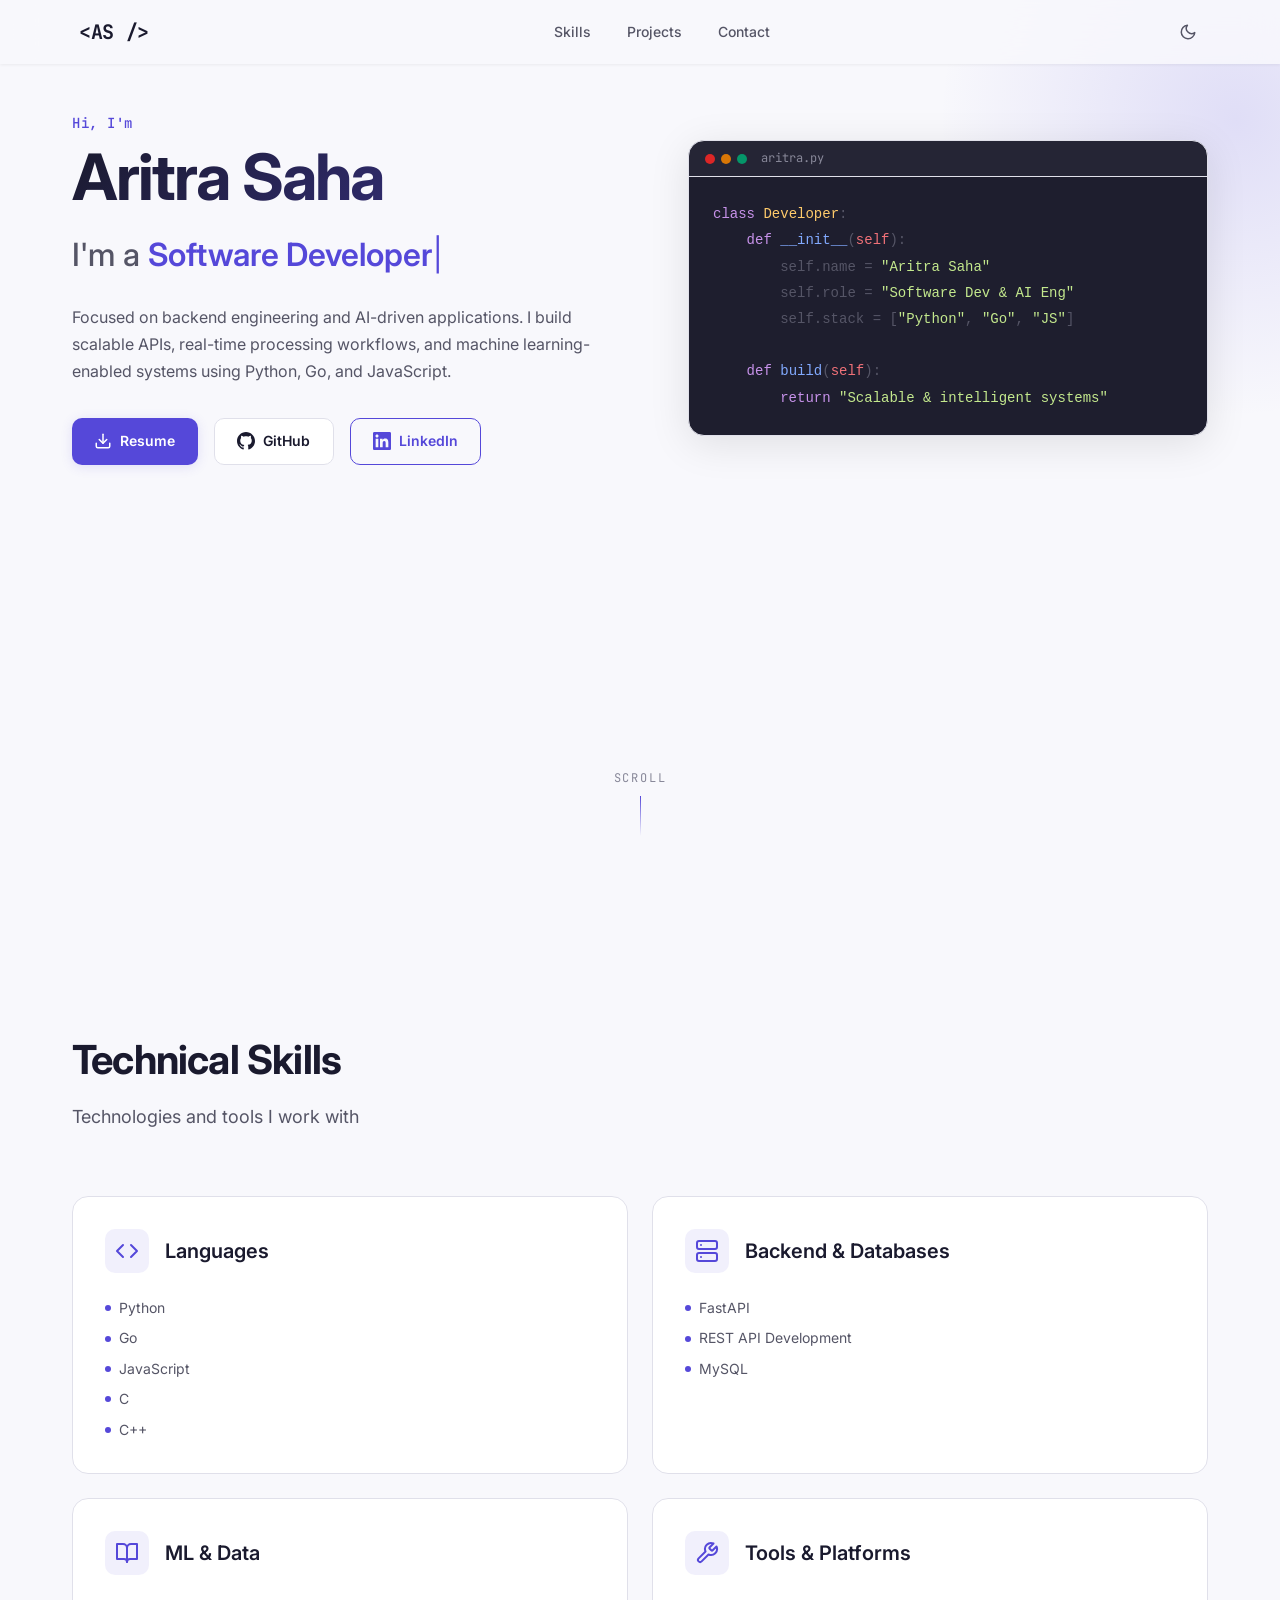
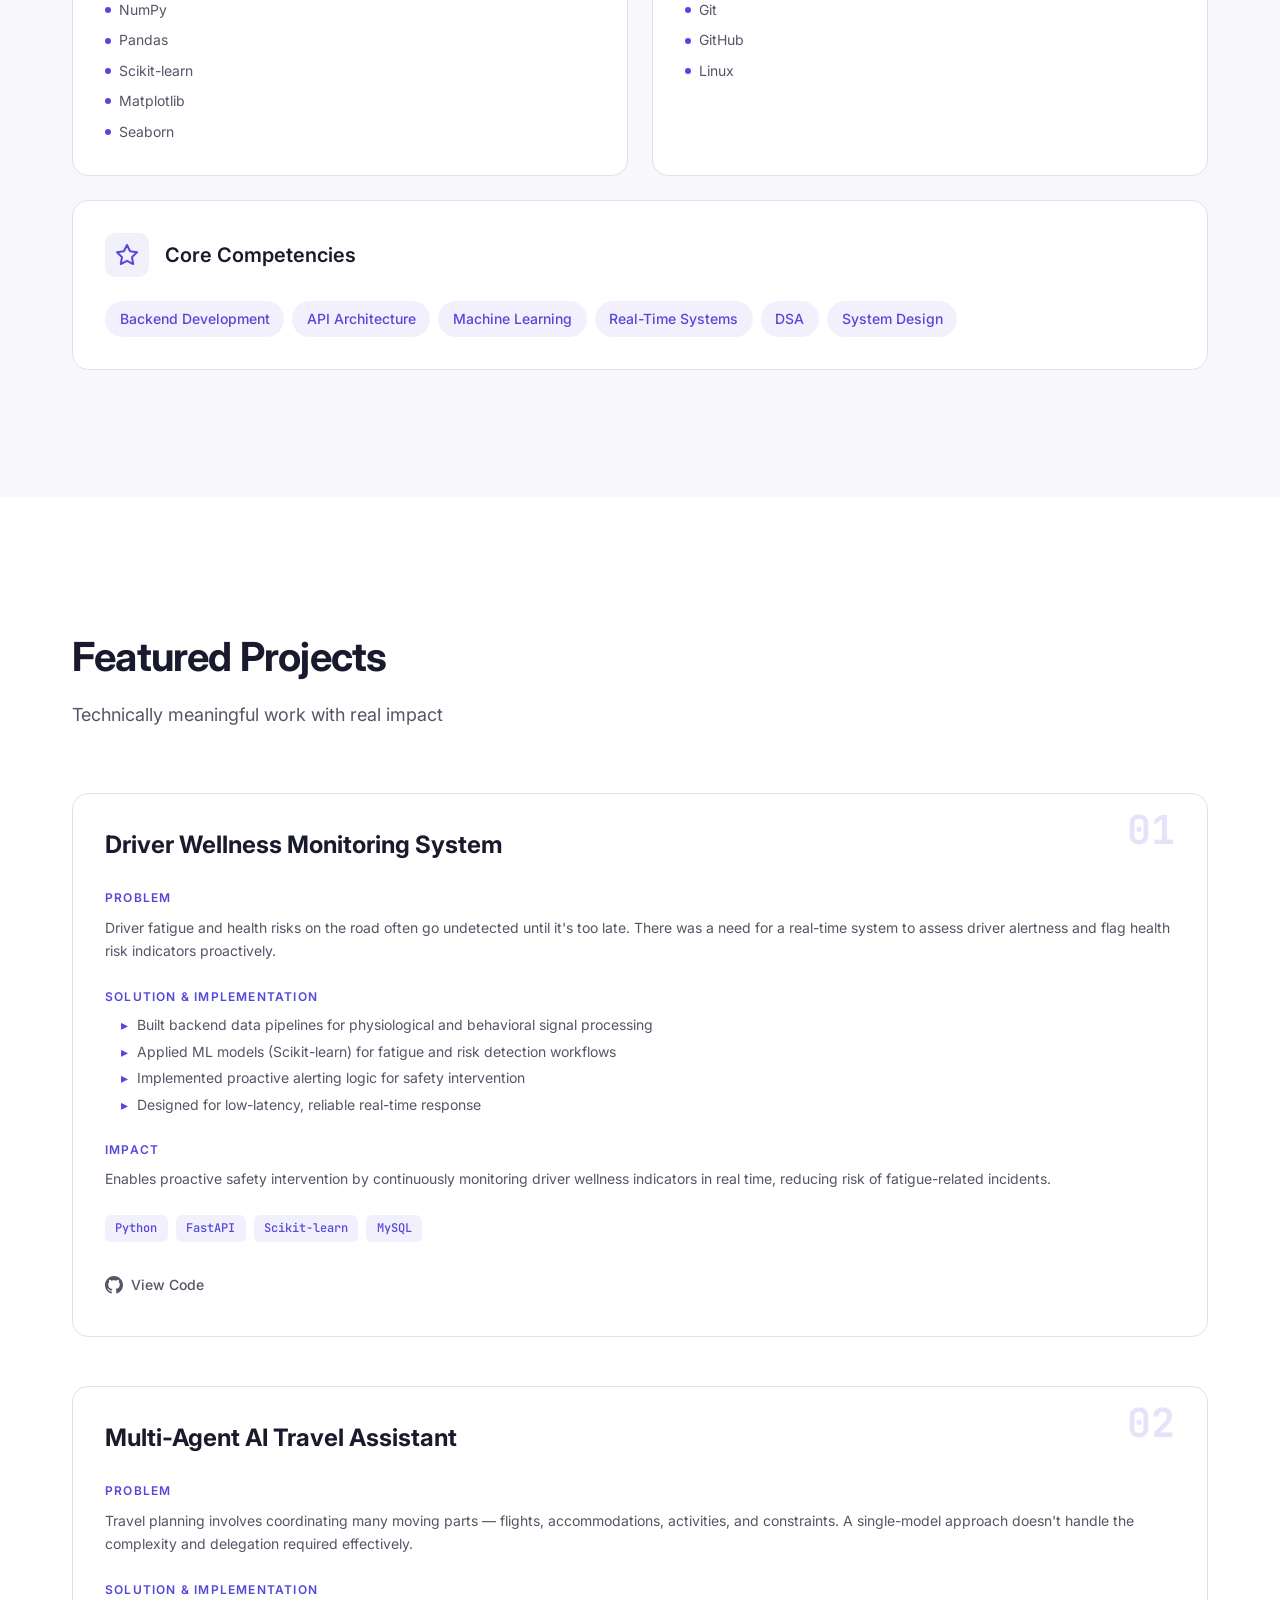
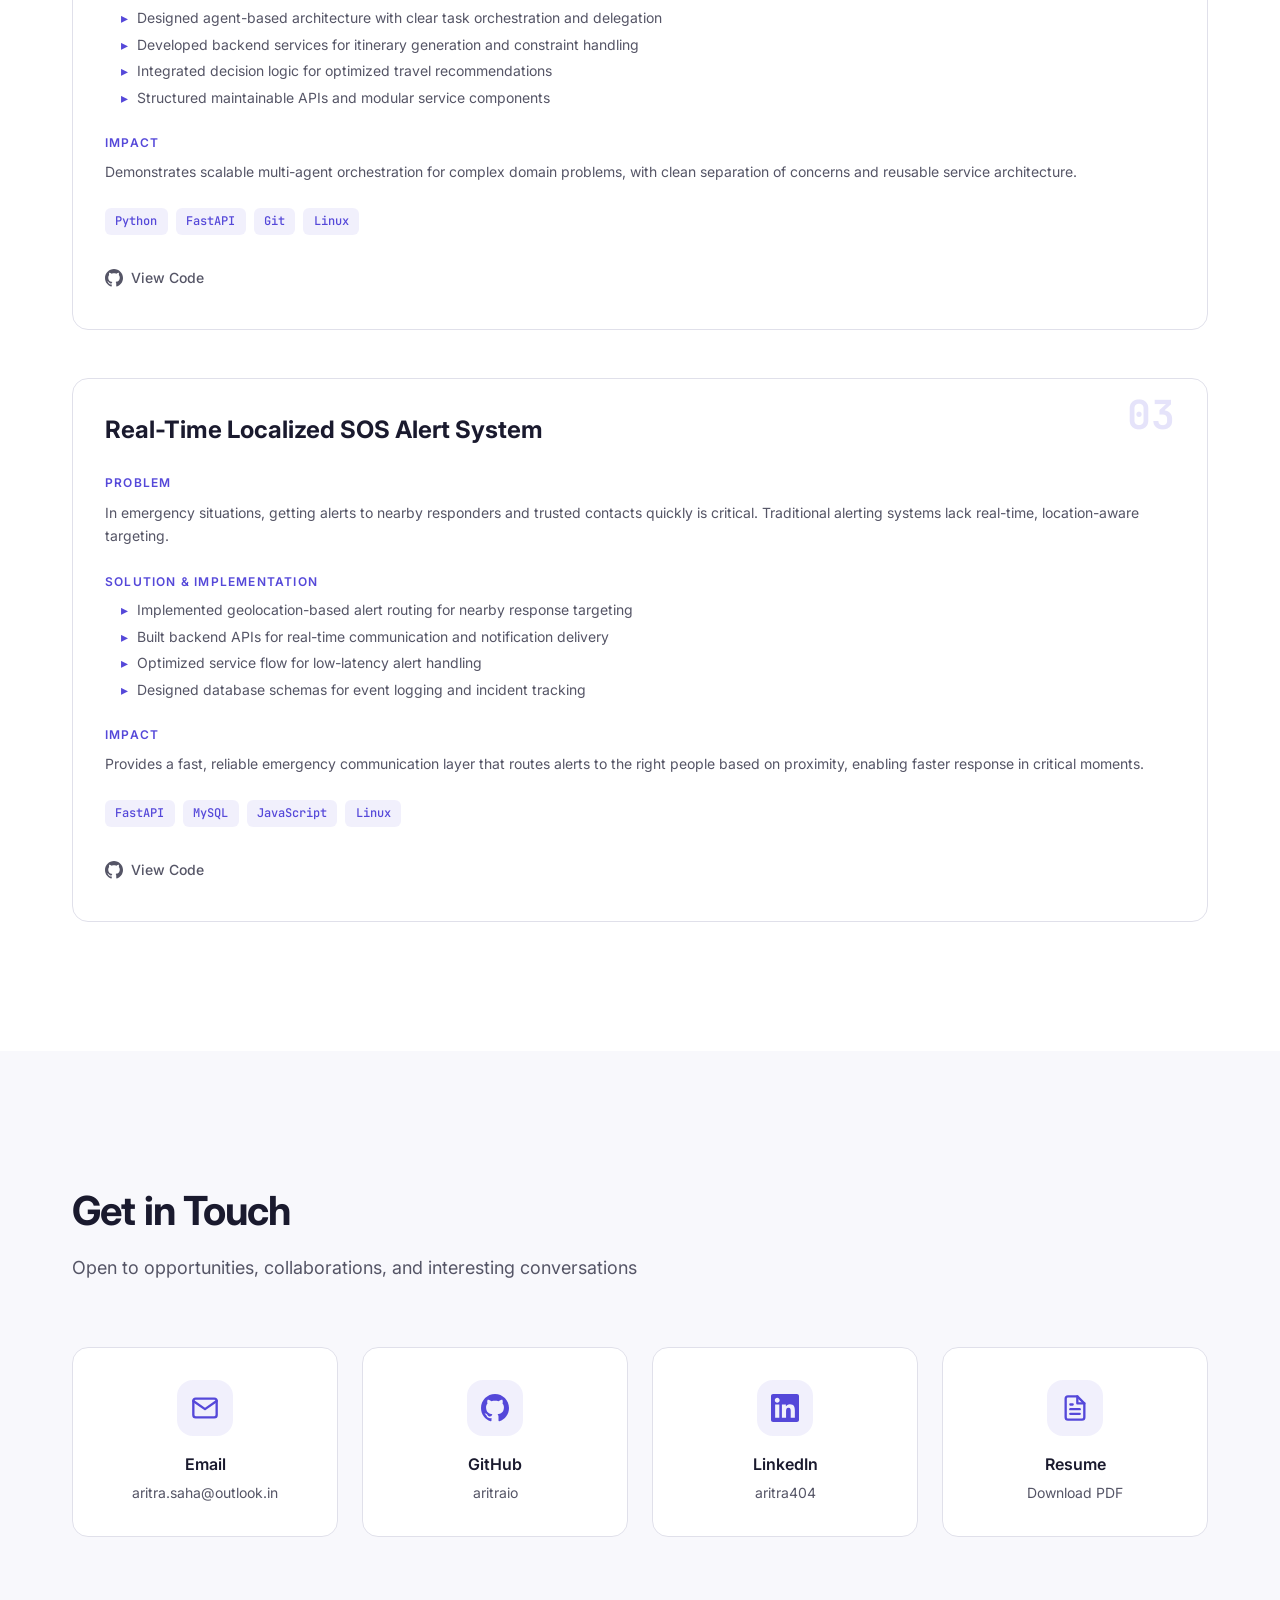
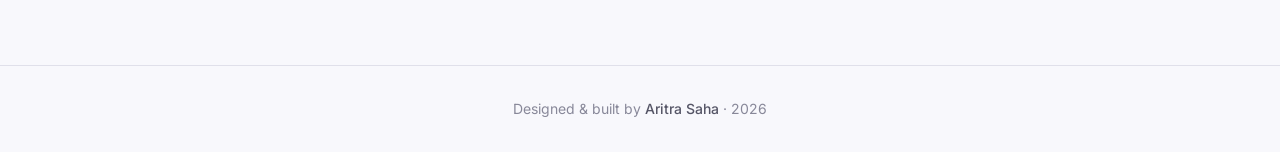
==== commit 67df67a7: "feat: add hero role cycling animation" ====
--- a/index.html
+++ b/index.html
@@ -61,7 +61,9 @@
         <div class="hero__content">
           <p class="hero__greeting reveal">Hi, I'm</p>
           <h1 class="hero__name reveal reveal--delay-1">Aritra Saha</h1>
-          <p class="hero__role reveal reveal--delay-2">Software Developer <span class="hero__separator">&amp;</span> AI Engineer</p>
+          <p class="hero__role reveal reveal--delay-2">
+            <span class="hero__role-static">I'm a </span><span class="hero__role-dynamic" id="role-cycling"></span><span class="hero__role-cursor">|</span>
+          </p>
           <p class="hero__summary reveal reveal--delay-3">
             Focused on backend engineering and AI-driven applications. I build scalable APIs, real-time processing workflows, and machine learning-enabled systems using Python, Go, and JavaScript.
           </p>
--- a/css/styles.css
+++ b/css/styles.css
@@ -211,6 +211,46 @@
   font-weight: var(--fw-bold);
   letter-spacing: -0.02em;
   margin-bottom: var(--space-sm);
+}
+
+#skills .section__title,
+#projects .section__title,
+#contact .section__title {
+  position: relative;
+  display: inline-block;
+  padding-bottom: 0.2rem;
+  transition: transform var(--duration-normal) var(--ease-out);
+}
+
+#skills .section__title::after,
+#projects .section__title::after,
+#contact .section__title::after {
+  content: '';
+  position: absolute;
+  left: 0;
+  right: 0;
+  bottom: -0.05rem;
+  height: 3px;
+  border-radius: var(--radius-full);
+  background: linear-gradient(90deg, var(--color-accent) 0%, var(--color-accent-hover) 100%);
+  transform: scaleX(0);
+  transform-origin: left;
+  opacity: 0;
+  transition: transform var(--duration-normal) var(--ease-out),
+              opacity var(--duration-normal) var(--ease-out);
+}
+
+#skills .section__title:hover,
+#projects .section__title:hover,
+#contact .section__title:hover {
+  animation: sectionTitleBounce 520ms cubic-bezier(0.22, 1, 0.36, 1) 1;
+}
+
+#skills .section__title:hover::after,
+#projects .section__title:hover::after,
+#contact .section__title:hover::after {
+  transform: scaleX(1);
+  opacity: 1;
 }
 
 .section__subtitle {
@@ -254,16 +294,50 @@
 }
 
 .nav__logo {
+  position: relative;
+  display: inline-flex;
+  align-items: center;
+  justify-content: center;
+  padding: 0.2rem 0.45rem;
+  border-radius: var(--radius-md);
   color: var(--color-text-primary);
   font-family: var(--ff-mono);
   font-size: var(--fs-lg);
   font-weight: var(--fw-bold);
   letter-spacing: -0.02em;
-  transition: color var(--duration-fast) var(--ease-out);
+  transition: color var(--duration-fast) var(--ease-out),
+              transform var(--duration-fast) var(--ease-out);
+}
+
+.nav__logo::after {
+  content: '';
+  position: absolute;
+  left: 0.45rem;
+  right: 0.45rem;
+  bottom: 0.12rem;
+  height: 3px;
+  border-radius: var(--radius-full);
+  background: linear-gradient(90deg, var(--color-accent) 0%, var(--color-accent-hover) 100%);
+  transform: scaleX(0);
+  transform-origin: left;
+  opacity: 0;
+  transition: transform var(--duration-normal) var(--ease-out),
+              opacity var(--duration-normal) var(--ease-out);
+}
+
+.nav__logo-text {
+  position: relative;
 }
 
 .nav__logo:hover {
   color: var(--color-accent);
+  transform: translateY(-1px);
+}
+
+.nav__logo:hover::after,
+.nav__logo:focus-visible::after {
+  transform: scaleX(1);
+  opacity: 1;
 }
 
 .nav__toggle {
@@ -324,18 +398,52 @@
 
 .nav__link {
   display: block;
+  position: relative;
   padding: var(--space-sm) var(--space-md);
   color: var(--color-text-secondary);
   font-size: var(--fs-md);
   font-weight: var(--fw-medium);
   border-radius: var(--radius-sm);
+  overflow: hidden;
   transition: color var(--duration-fast) var(--ease-out),
               background-color var(--duration-fast) var(--ease-out);
 }
 
+.nav__link::after {
+  content: '';
+  position: absolute;
+  left: var(--space-md);
+  right: var(--space-md);
+  bottom: 0.32rem;
+  height: 3px;
+  border-radius: var(--radius-full);
+  background: linear-gradient(90deg, var(--color-accent) 0%, var(--color-accent-hover) 100%);
+  transform: scaleX(0);
+  transform-origin: left;
+  opacity: 0;
+  transition: transform var(--duration-normal) var(--ease-out),
+              opacity var(--duration-normal) var(--ease-out);
+}
+
 .nav__link:hover {
   color: var(--color-text-primary);
-  background-color: var(--color-accent-subtle);
+  background-color: transparent;
+  animation: sectionTitleBounce 520ms cubic-bezier(0.22, 1, 0.36, 1) 1;
+}
+
+.nav__link:focus-visible {
+  animation: sectionTitleBounce 520ms cubic-bezier(0.22, 1, 0.36, 1) 1;
+}
+
+.nav__link:hover::after,
+.nav__link:focus-visible::after,
+.nav__link--active::after {
+  transform: scaleX(1);
+  opacity: 1;
+}
+
+.nav__link--active {
+  color: var(--color-text-primary);
 }
 
 .theme-toggle {
@@ -344,22 +452,52 @@
   justify-content: center;
   width: 40px;
   height: 40px;
+  position: relative;
+  overflow: hidden;
   border-radius: var(--radius-md);
   color: var(--color-text-secondary);
   transition: color var(--duration-fast) var(--ease-out),
-              background-color var(--duration-fast) var(--ease-out);
+              background-color var(--duration-fast) var(--ease-out),
+              box-shadow var(--duration-normal) var(--ease-out),
+              transform var(--duration-fast) var(--ease-out);
   margin-top: 0;
 }
 
 .theme-toggle:hover {
   color: var(--color-accent);
   background-color: var(--color-accent-subtle);
-}
-
-[data-theme="dark"] .theme-toggle__icon--moon { display: none; }
-[data-theme="dark"] .theme-toggle__icon--sun  { display: block; }
-[data-theme="light"] .theme-toggle__icon--sun  { display: none; }
-[data-theme="light"] .theme-toggle__icon--moon { display: block; }
+  transform: translateY(-1px);
+}
+
+.theme-toggle.is-switching {
+  box-shadow: 0 0 0 8px var(--color-accent-subtle), var(--shadow-glow);
+}
+
+.theme-toggle__icon {
+  position: absolute;
+  transition: opacity var(--duration-normal) var(--ease-out),
+              transform var(--duration-normal) var(--ease-out);
+}
+
+[data-theme="dark"] .theme-toggle__icon--sun {
+  opacity: 1;
+  transform: rotate(0deg) scale(1);
+}
+
+[data-theme="dark"] .theme-toggle__icon--moon {
+  opacity: 0;
+  transform: rotate(-120deg) scale(0.55);
+}
+
+[data-theme="light"] .theme-toggle__icon--sun {
+  opacity: 0;
+  transform: rotate(120deg) scale(0.55);
+}
+
+[data-theme="light"] .theme-toggle__icon--moon {
+  opacity: 1;
+  transform: rotate(0deg) scale(1);
+}
 
 /* ── Overlay ─── */
 .nav-overlay {
@@ -406,6 +544,7 @@
   background: radial-gradient(circle, var(--color-accent-glow) 0%, transparent 70%);
   pointer-events: none;
   z-index: 0;
+  animation: heroGlowFloat 8s ease-in-out infinite;
 }
 
 .hero__container {
@@ -432,9 +571,11 @@
   line-height: 1.1;
   margin-bottom: var(--space-md);
   background: linear-gradient(135deg, var(--color-text-primary) 0%, var(--color-accent) 100%);
+  background-size: 180% 180%;
   -webkit-background-clip: text;
   -webkit-text-fill-color: transparent;
   background-clip: text;
+  animation: nameGradientShift 7s var(--ease-in-out) infinite;
 }
 
 .hero__role {
@@ -442,6 +583,29 @@
   color: var(--color-text-secondary);
   font-weight: var(--fw-medium);
   margin-bottom: var(--space-lg);
+  min-height: 1.6em;
+}
+
+.hero__role-static {
+  color: var(--color-text-secondary);
+}
+
+.hero__role-dynamic {
+  color: var(--color-accent);
+  font-weight: var(--fw-semibold);
+}
+
+.hero__role-cursor {
+  display: inline-block;
+  color: var(--color-accent);
+  font-weight: var(--fw-regular);
+  animation: cursorBlink 0.7s step-end infinite;
+  margin-left: 1px;
+}
+
+@keyframes cursorBlink {
+  0%, 100% { opacity: 1; }
+  50% { opacity: 0; }
 }
 
 .hero__separator {
@@ -523,6 +687,7 @@
   border-radius: var(--radius-lg);
   overflow: hidden;
   box-shadow: var(--shadow-lg);
+  animation: heroCardFloat 6s ease-in-out infinite;
 }
 
 .hero__code-header {
@@ -594,6 +759,83 @@
 @keyframes scrollPulse {
   0%, 100% { opacity: 1; transform: scaleY(1); }
   50%      { opacity: 0.4; transform: scaleY(0.6); }
+}
+
+@keyframes heroGlowFloat {
+  0%,
+  100% {
+    transform: translate3d(0, 0, 0) scale(1);
+    opacity: 0.8;
+  }
+  50% {
+    transform: translate3d(-3%, 4%, 0) scale(1.08);
+    opacity: 1;
+  }
+}
+
+@keyframes heroCardFloat {
+  0%,
+  100% {
+    transform: translateY(0px);
+  }
+  50% {
+    transform: translateY(-6px);
+  }
+}
+
+@keyframes nameGradientShift {
+  0%,
+  100% {
+    background-position: 0% 50%;
+  }
+  50% {
+    background-position: 100% 50%;
+  }
+}
+
+@keyframes sectionTitleBounce {
+  0% {
+    transform: translateY(0);
+  }
+  35% {
+    transform: translateY(-3px);
+  }
+  65% {
+    transform: translateY(1px);
+  }
+  100% {
+    transform: translateY(0);
+  }
+}
+
+::view-transition-old(root),
+::view-transition-new(root) {
+  animation-duration: 650ms;
+  animation-timing-function: var(--ease-out);
+}
+
+::view-transition-new(root) {
+  clip-path: circle(0 at var(--theme-transition-x, 50%) var(--theme-transition-y, 0%));
+  animation-name: themeReveal;
+}
+
+::view-transition-old(root) {
+  animation-name: themeFadeOut;
+}
+
+@keyframes themeReveal {
+  to {
+    clip-path: circle(var(--theme-transition-radius, 150vmax) at var(--theme-transition-x, 50%) var(--theme-transition-y, 0%));
+  }
+}
+
+@keyframes themeFadeOut {
+  from {
+    opacity: 1;
+  }
+  to {
+    opacity: 0.75;
+  }
 }
 
 /* ============================================================
@@ -1117,6 +1359,17 @@
     opacity: 1;
     transform: none;
   }
+
+  .hero::before,
+  .hero__name,
+  .hero__code-block {
+    animation: none !important;
+  }
+
+  ::view-transition-old(root),
+  ::view-transition-new(root) {
+    animation: none !important;
+  }
 }
 
 /* ============================================================
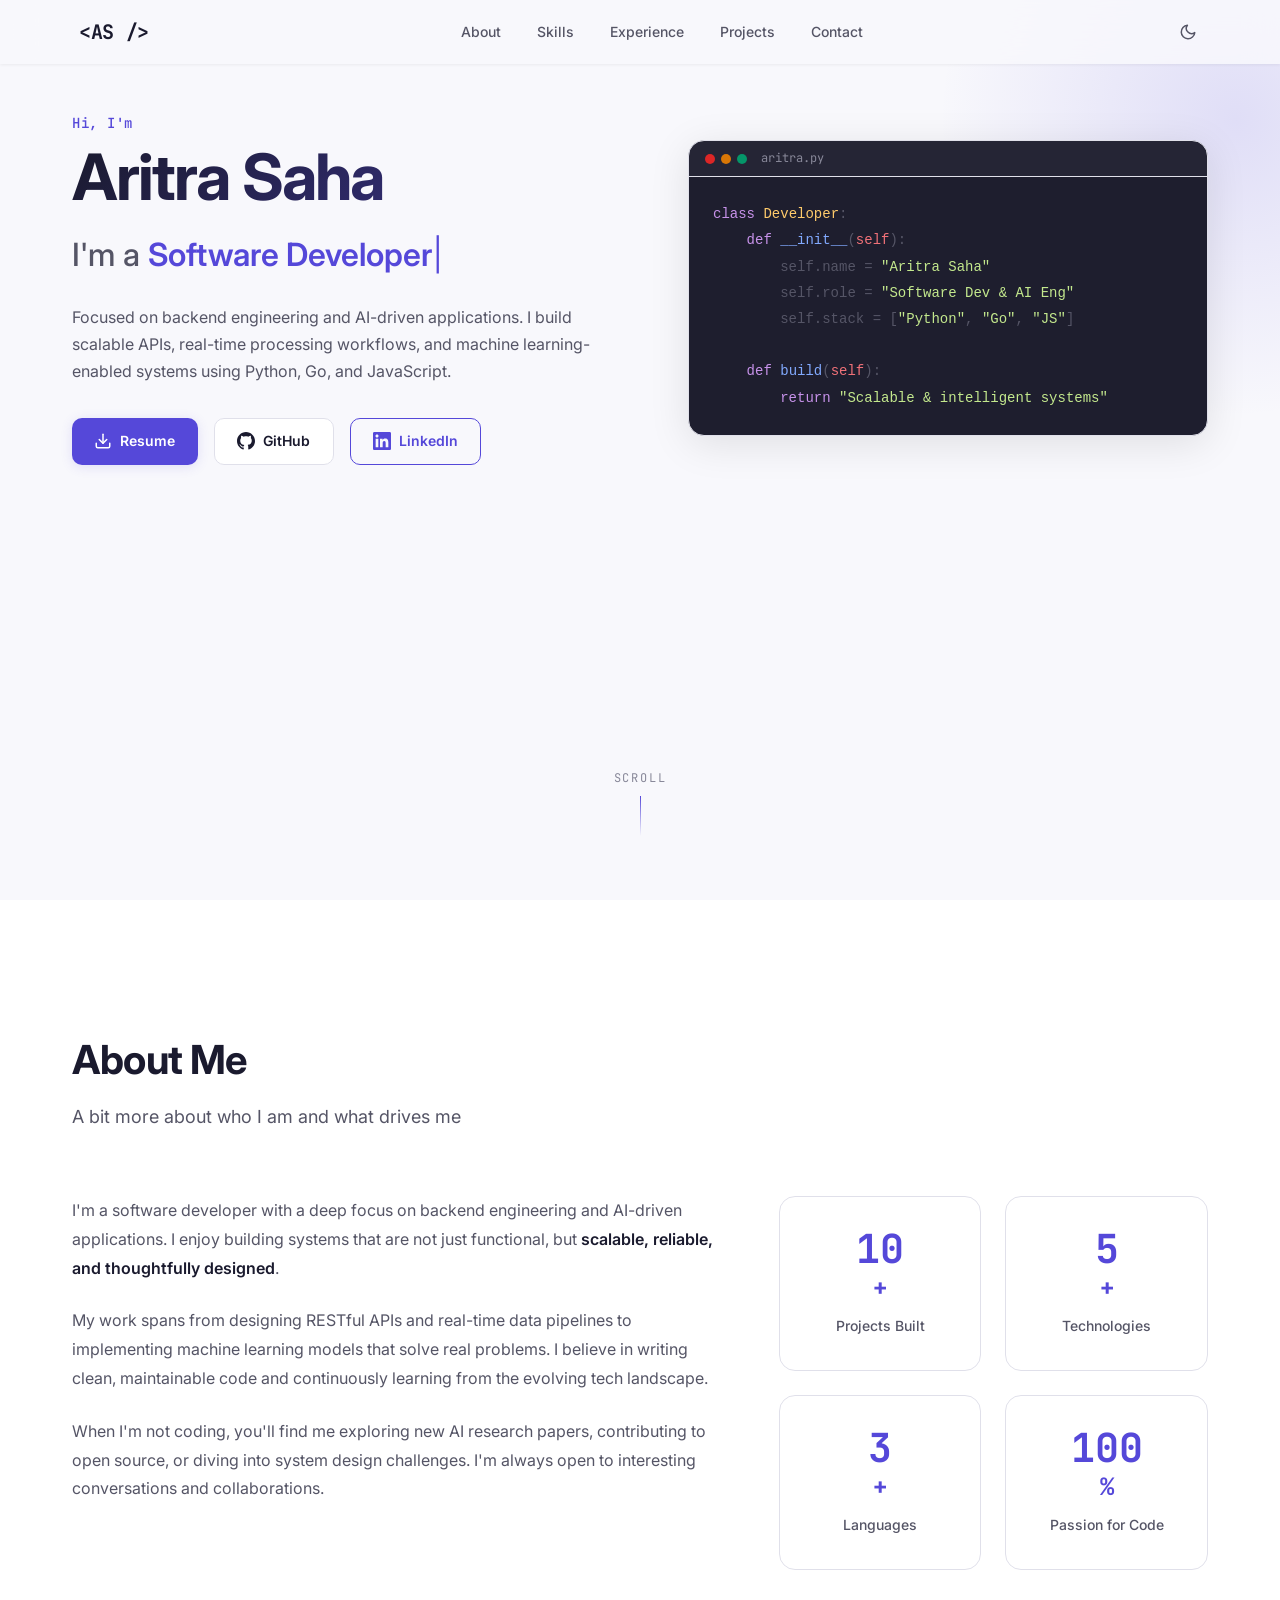
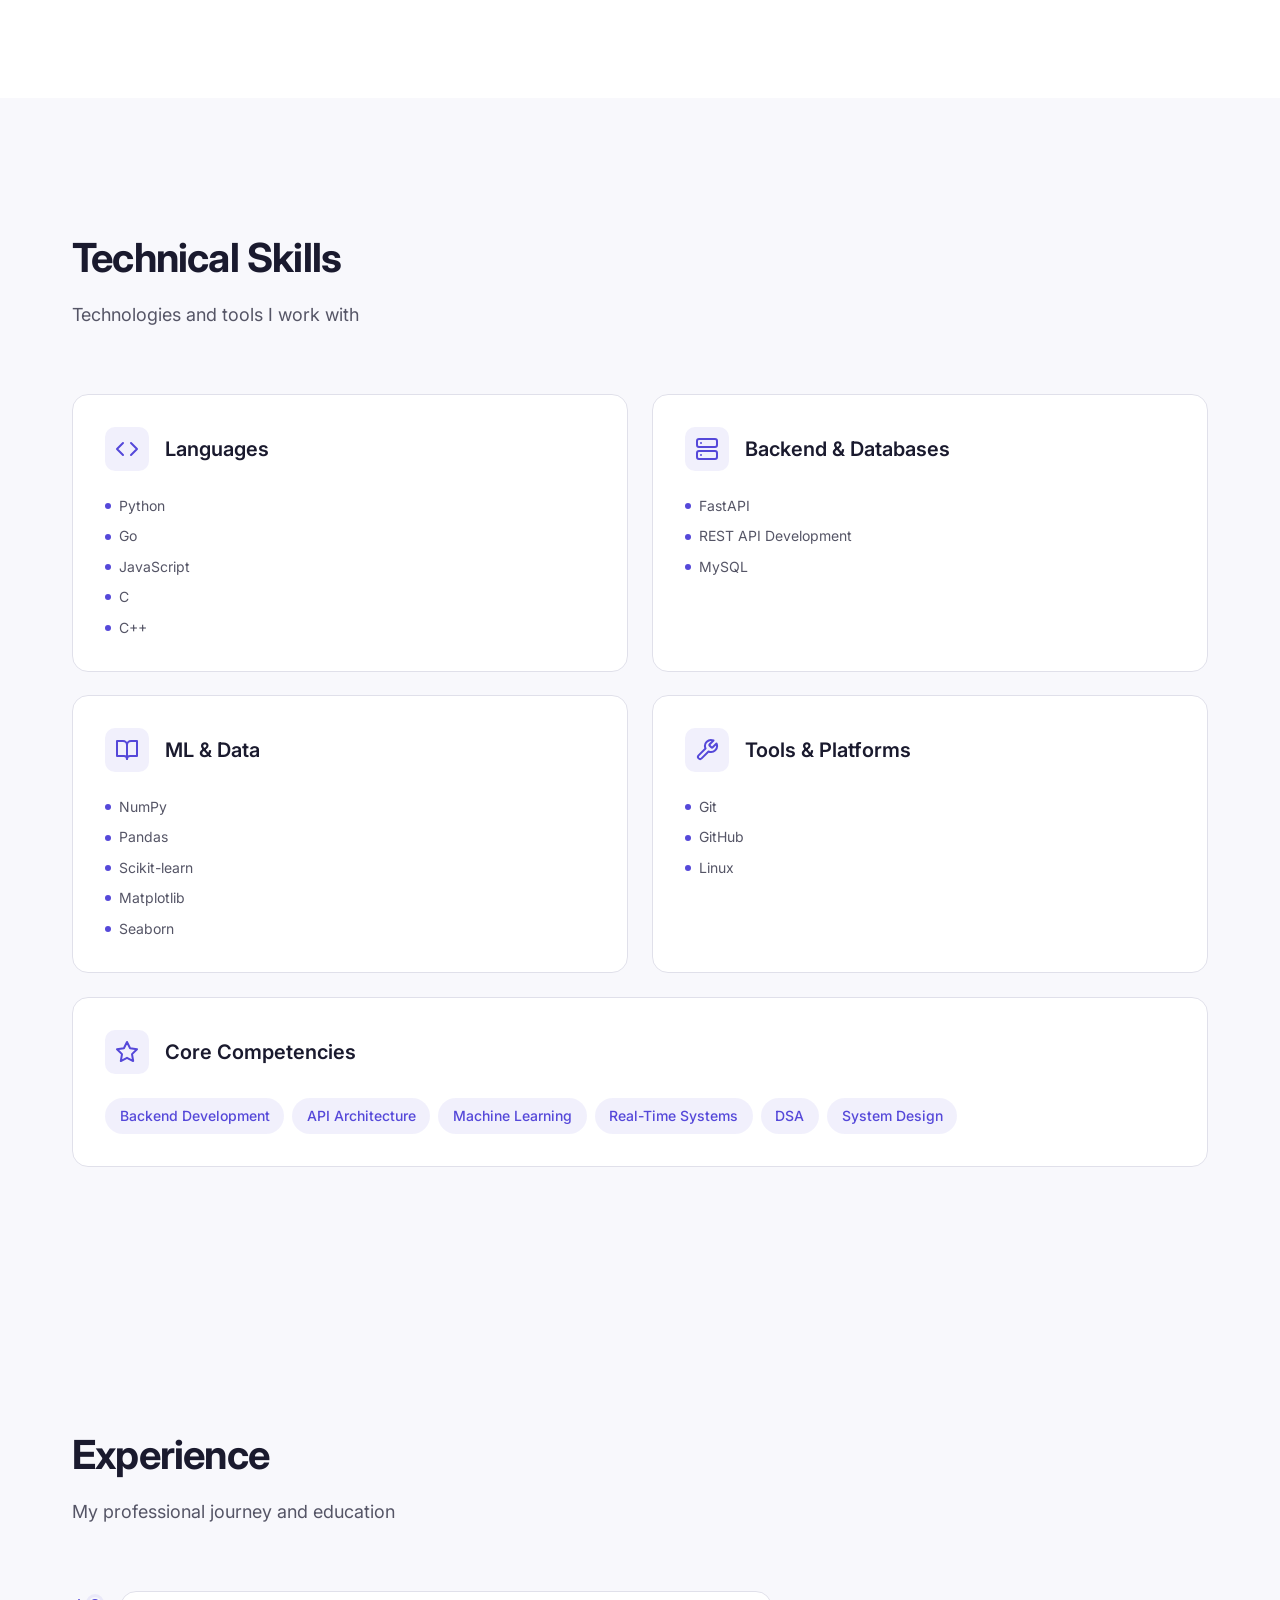
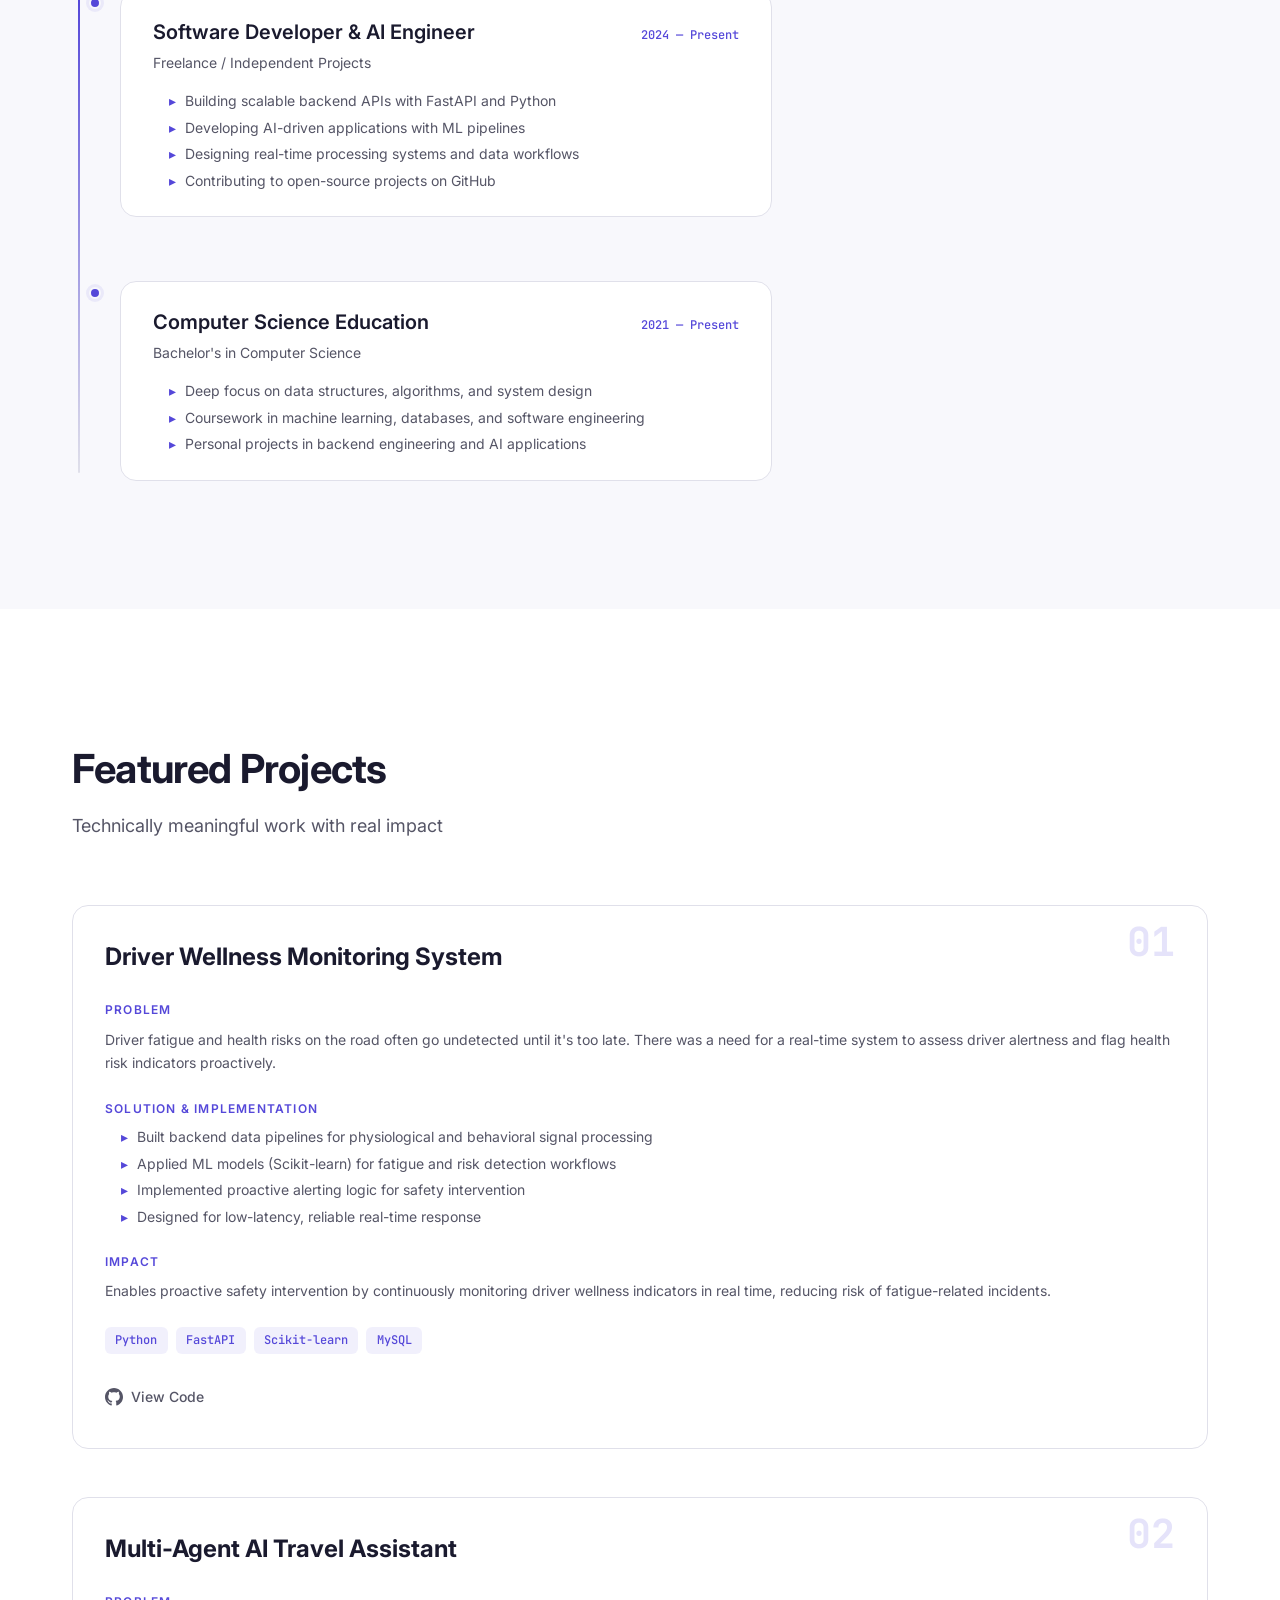
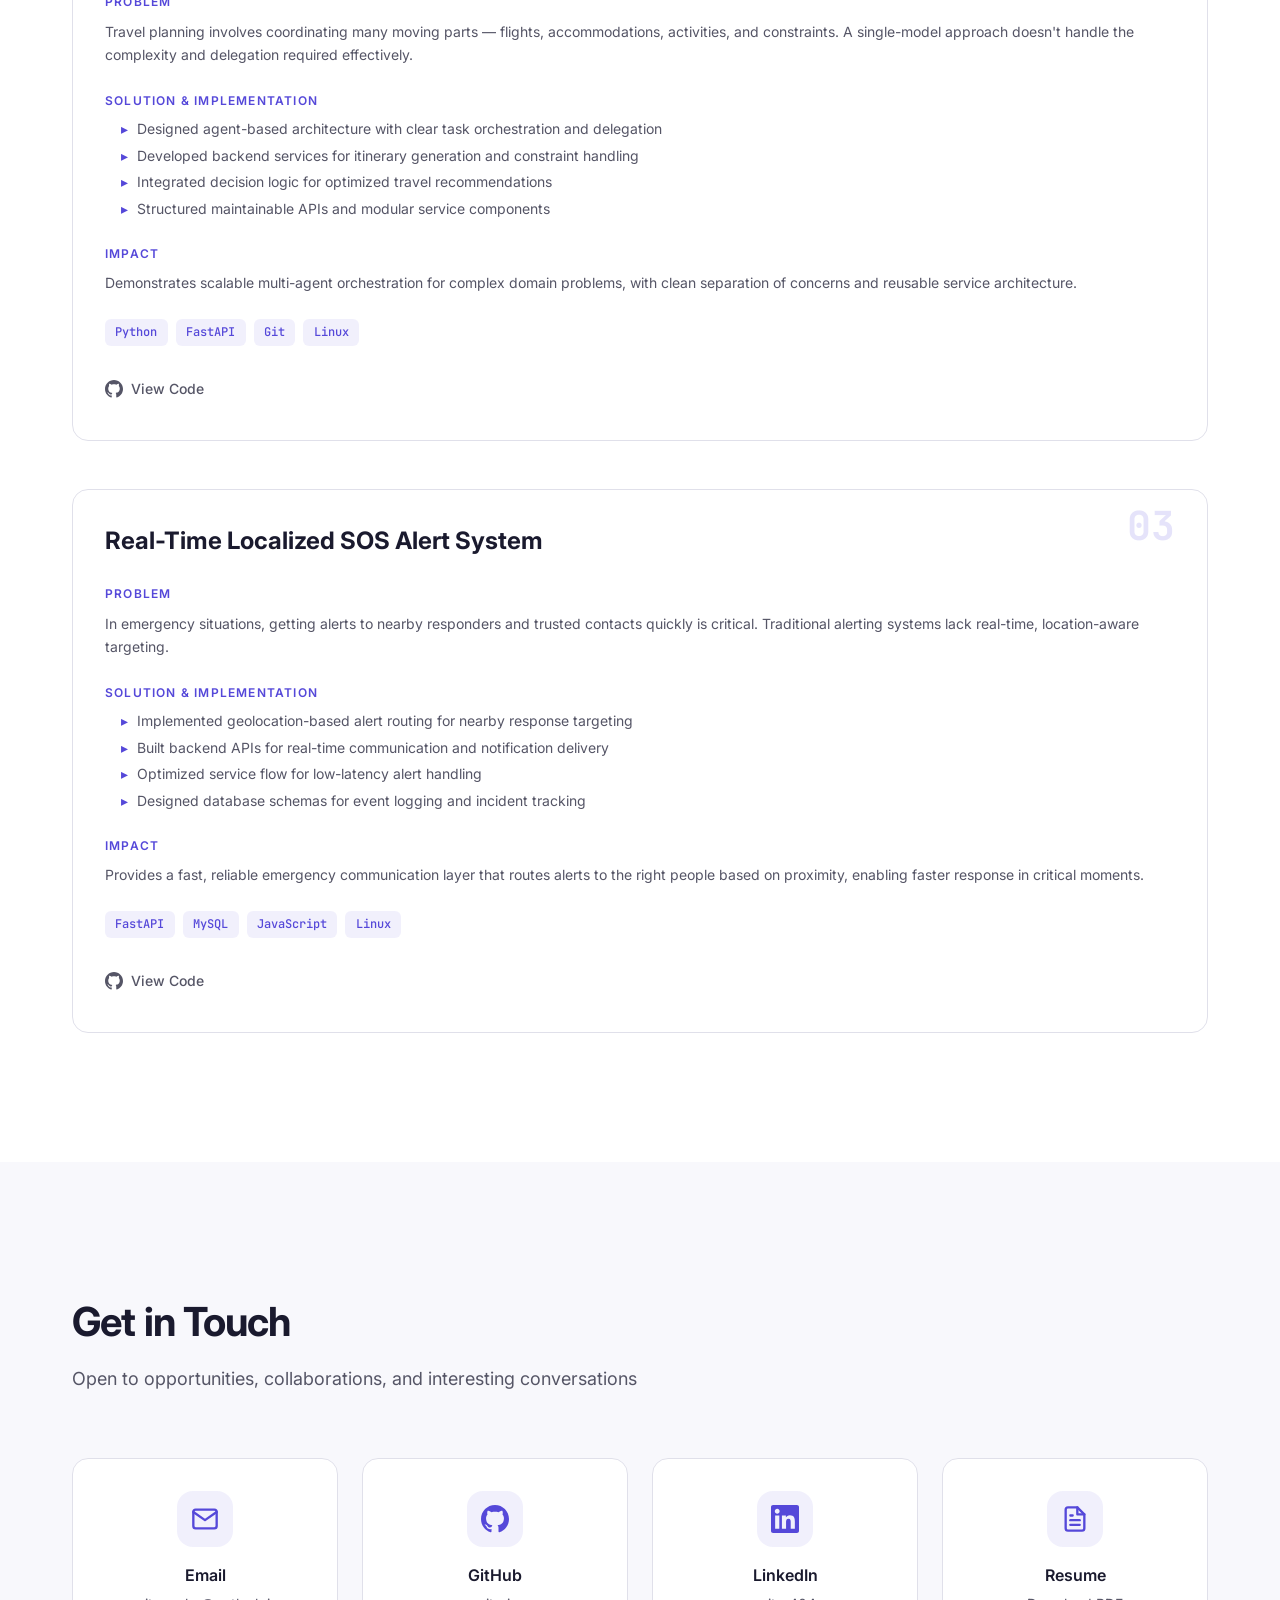
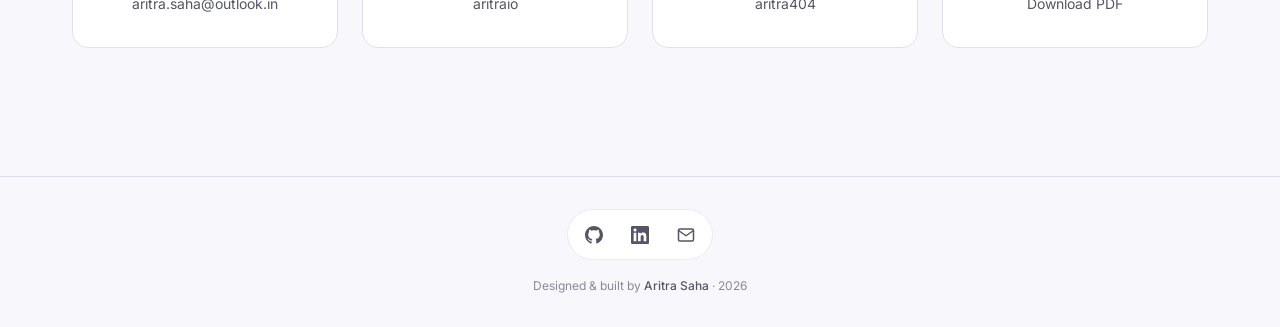
==== commit 9047e011: "V3" ====
--- a/index.html
+++ b/index.html
@@ -23,8 +23,28 @@
 
   <!-- Styles -->
   <link rel="stylesheet" href="css/styles.css">
+
+  <!-- Structured Data (JSON-LD) -->
+  <script type="application/ld+json">
+  {
+    "@context": "https://schema.org",
+    "@type": "Person",
+    "name": "Aritra Saha",
+    "url": "https://aritraio.github.io",
+    "jobTitle": "Software Developer & AI Engineer",
+    "sameAs": [
+      "https://github.com/aritraio",
+      "https://www.linkedin.com/in/aritra404/"
+    ],
+    "knowsAbout": ["Python", "Go", "JavaScript", "FastAPI", "Machine Learning", "Backend Engineering"],
+    "email": "aritra.saha@outlook.in"
+  }
+  </script>
 </head>
 <body>
+
+  <!-- Skip to Content (a11y) -->
+  <a href="#main-content" class="skip-link">Skip to main content</a>
 
   <!-- ===================== NAVIGATION ===================== -->
   <header class="site-header" id="site-header">
@@ -46,14 +66,16 @@
       </div>
 
       <ul class="nav__list" id="nav-list" role="list">
+        <li class="nav__item"><a href="#about" class="nav__link">About</a></li>
         <li class="nav__item"><a href="#skills" class="nav__link">Skills</a></li>
+        <li class="nav__item"><a href="#experience" class="nav__link">Experience</a></li>
         <li class="nav__item"><a href="#projects" class="nav__link">Projects</a></li>
         <li class="nav__item"><a href="#contact" class="nav__link">Contact</a></li>
       </ul>
     </nav>
   </header>
 
-  <main>
+  <main id="main-content">
 
     <!-- ===================== HERO ===================== -->
     <section class="hero" id="hero">
@@ -107,6 +129,47 @@
       </div>
     </section>
 
+    <!-- ===================== ABOUT ===================== -->
+    <section class="about section" id="about">
+      <div class="container">
+        <h2 class="section__title reveal">About Me</h2>
+        <p class="section__subtitle reveal">A bit more about who I am and what drives me</p>
+
+        <div class="about__grid">
+          <div class="about__text reveal">
+            <p class="about__paragraph">
+              I'm a software developer with a deep focus on backend engineering and AI-driven applications. I enjoy building systems that are not just functional, but <strong>scalable, reliable, and thoughtfully designed</strong>.
+            </p>
+            <p class="about__paragraph">
+              My work spans from designing RESTful APIs and real-time data pipelines to implementing machine learning models that solve real problems. I believe in writing clean, maintainable code and continuously learning from the evolving tech landscape.
+            </p>
+            <p class="about__paragraph">
+              When I'm not coding, you'll find me exploring new AI research papers, contributing to open source, or diving into system design challenges. I'm always open to interesting conversations and collaborations.
+            </p>
+          </div>
+
+          <div class="about__stats reveal">
+            <div class="stat-card">
+              <span class="stat-card__number" data-target="10">0</span><span class="stat-card__plus">+</span>
+              <span class="stat-card__label">Projects Built</span>
+            </div>
+            <div class="stat-card">
+              <span class="stat-card__number" data-target="5">0</span><span class="stat-card__plus">+</span>
+              <span class="stat-card__label">Technologies</span>
+            </div>
+            <div class="stat-card">
+              <span class="stat-card__number" data-target="3">0</span><span class="stat-card__plus">+</span>
+              <span class="stat-card__label">Languages</span>
+            </div>
+            <div class="stat-card">
+              <span class="stat-card__number" data-target="100">0</span><span class="stat-card__plus">%</span>
+              <span class="stat-card__label">Passion for Code</span>
+            </div>
+          </div>
+        </div>
+      </div>
+    </section>
+
     <!-- ===================== SKILLS ===================== -->
     <section class="skills section" id="skills">
       <div class="container">
@@ -201,6 +264,49 @@
       </div>
     </section>
 
+    <!-- ===================== EXPERIENCE ===================== -->
+    <section class="experience section" id="experience">
+      <div class="container">
+        <h2 class="section__title reveal">Experience</h2>
+        <p class="section__subtitle reveal">My professional journey and education</p>
+
+        <div class="timeline">
+          <div class="timeline__item reveal">
+            <div class="timeline__marker"></div>
+            <div class="timeline__content">
+              <div class="timeline__header">
+                <h3 class="timeline__title">Software Developer &amp; AI Engineer</h3>
+                <span class="timeline__date">2024 — Present</span>
+              </div>
+              <p class="timeline__company">Freelance / Independent Projects</p>
+              <ul class="timeline__details">
+                <li>Building scalable backend APIs with FastAPI and Python</li>
+                <li>Developing AI-driven applications with ML pipelines</li>
+                <li>Designing real-time processing systems and data workflows</li>
+                <li>Contributing to open-source projects on GitHub</li>
+              </ul>
+            </div>
+          </div>
+
+          <div class="timeline__item reveal">
+            <div class="timeline__marker"></div>
+            <div class="timeline__content">
+              <div class="timeline__header">
+                <h3 class="timeline__title">Computer Science Education</h3>
+                <span class="timeline__date">2021 — Present</span>
+              </div>
+              <p class="timeline__company">Bachelor's in Computer Science</p>
+              <ul class="timeline__details">
+                <li>Deep focus on data structures, algorithms, and system design</li>
+                <li>Coursework in machine learning, databases, and software engineering</li>
+                <li>Personal projects in backend engineering and AI applications</li>
+              </ul>
+            </div>
+          </div>
+        </div>
+      </div>
+    </section>
+
     <!-- ===================== PROJECTS ===================== -->
     <section class="projects section" id="projects">
       <div class="container">
@@ -362,12 +468,30 @@
 
   </main>
 
+  <!-- Back to Top -->
+  <button class="back-to-top" id="back-to-top" aria-label="Back to top" title="Back to top">
+    <svg xmlns="http://www.w3.org/2000/svg" width="20" height="20" viewBox="0 0 24 24" fill="none" stroke="currentColor" stroke-width="2.5" stroke-linecap="round" stroke-linejoin="round"><polyline points="18 15 12 9 6 15"/></svg>
+  </button>
+
   <!-- ===================== FOOTER ===================== -->
   <footer class="footer">
     <div class="container">
-      <p class="footer__text">
-        Designed &amp; built by <strong>Aritra Saha</strong> &middot; 2026
-      </p>
+      <div class="footer__inner">
+        <div class="footer__socials">
+          <a href="https://github.com/aritraio" class="footer__social" target="_blank" rel="noopener noreferrer" aria-label="GitHub">
+            <svg xmlns="http://www.w3.org/2000/svg" width="18" height="18" viewBox="0 0 24 24" fill="currentColor"><path d="M12 0c-6.626 0-12 5.373-12 12 0 5.302 3.438 9.8 8.207 11.387.599.111.793-.261.793-.577v-2.234c-3.338.726-4.033-1.416-4.033-1.416-.546-1.387-1.333-1.756-1.333-1.756-1.089-.745.083-.729.083-.729 1.205.084 1.839 1.237 1.839 1.237 1.07 1.834 2.807 1.304 3.492.997.107-.775.418-1.305.762-1.604-2.665-.305-5.467-1.334-5.467-5.931 0-1.311.469-2.381 1.236-3.221-.124-.303-.535-1.524.117-3.176 0 0 1.008-.322 3.301 1.23.957-.266 1.983-.399 3.003-.404 1.02.005 2.047.138 3.006.404 2.291-1.552 3.297-1.23 3.297-1.23.653 1.653.242 2.874.118 3.176.77.84 1.235 1.911 1.235 3.221 0 4.609-2.807 5.624-5.479 5.921.43.372.823 1.102.823 2.222v3.293c0 .319.192.694.801.576 4.765-1.589 8.199-6.086 8.199-11.386 0-6.627-5.373-12-12-12z"/></svg>
+          </a>
+          <a href="https://www.linkedin.com/in/aritra404/" class="footer__social" target="_blank" rel="noopener noreferrer" aria-label="LinkedIn">
+            <svg xmlns="http://www.w3.org/2000/svg" width="18" height="18" viewBox="0 0 24 24" fill="currentColor"><path d="M20.447 20.452h-3.554v-5.569c0-1.328-.027-3.037-1.852-3.037-1.853 0-2.136 1.445-2.136 2.939v5.667H9.351V9h3.414v1.561h.046c.477-.9 1.637-1.85 3.37-1.85 3.601 0 4.267 2.37 4.267 5.455v6.286zM5.337 7.433c-1.144 0-2.063-.926-2.063-2.065 0-1.138.92-2.063 2.063-2.063 1.14 0 2.064.925 2.064 2.063 0 1.139-.925 2.065-2.064 2.065zm1.782 13.019H3.555V9h3.564v11.452zM22.225 0H1.771C.792 0 0 .774 0 1.729v20.542C0 23.227.792 24 1.771 24h20.451C23.2 24 24 23.227 24 22.271V1.729C24 .774 23.2 0 22.222 0h.003z"/></svg>
+          </a>
+          <a href="mailto:aritra.saha@outlook.in" class="footer__social" aria-label="Email">
+            <svg xmlns="http://www.w3.org/2000/svg" width="18" height="18" viewBox="0 0 24 24" fill="none" stroke="currentColor" stroke-width="2" stroke-linecap="round" stroke-linejoin="round"><path d="M4 4h16c1.1 0 2 .9 2 2v12c0 1.1-.9 2-2 2H4c-1.1 0-2-.9-2-2V6c0-1.1.9-2 2-2z"/><polyline points="22,6 12,13 2,6"/></svg>
+          </a>
+        </div>
+        <p class="footer__text">
+          Designed &amp; built by <strong>Aritra Saha</strong> &middot; 2026
+        </p>
+      </div>
     </div>
   </footer>
 
--- a/css/styles.css
+++ b/css/styles.css
@@ -213,7 +213,9 @@
   margin-bottom: var(--space-sm);
 }
 
+#about .section__title,
 #skills .section__title,
+#experience .section__title,
 #projects .section__title,
 #contact .section__title {
   position: relative;
@@ -222,7 +224,9 @@
   transition: transform var(--duration-normal) var(--ease-out);
 }
 
+#about .section__title::after,
 #skills .section__title::after,
+#experience .section__title::after,
 #projects .section__title::after,
 #contact .section__title::after {
   content: '';
@@ -240,13 +244,17 @@
               opacity var(--duration-normal) var(--ease-out);
 }
 
+#about .section__title:hover,
 #skills .section__title:hover,
+#experience .section__title:hover,
 #projects .section__title:hover,
 #contact .section__title:hover {
   animation: sectionTitleBounce 520ms cubic-bezier(0.22, 1, 0.36, 1) 1;
 }
 
+#about .section__title:hover::after,
 #skills .section__title:hover::after,
+#experience .section__title:hover::after,
 #projects .section__title:hover::after,
 #contact .section__title:hover::after {
   transform: scaleX(1);
@@ -839,6 +847,107 @@
 }
 
 /* ============================================================
+   SKIP LINK (a11y)
+   ============================================================ */
+.skip-link {
+  position: fixed;
+  top: -100%;
+  left: 50%;
+  transform: translateX(-50%);
+  z-index: 9999;
+  padding: 0.75rem 1.5rem;
+  background-color: var(--color-accent);
+  color: #fff;
+  font-size: var(--fs-sm);
+  font-weight: var(--fw-semibold);
+  border-radius: 0 0 var(--radius-md) var(--radius-md);
+  transition: top var(--duration-fast) var(--ease-out);
+}
+
+.skip-link:focus {
+  top: 0;
+  color: #fff;
+  outline: none;
+}
+
+/* ============================================================
+   ABOUT
+   ============================================================ */
+.about {
+  background-color: var(--color-bg-elevated);
+}
+
+.about__grid {
+  display: grid;
+  grid-template-columns: 1fr;
+  gap: var(--space-3xl);
+  align-items: start;
+}
+
+.about__paragraph {
+  color: var(--color-text-secondary);
+  font-size: var(--fs-base);
+  line-height: 1.8;
+  margin-bottom: var(--space-lg);
+}
+
+.about__paragraph:last-child {
+  margin-bottom: 0;
+}
+
+.about__paragraph strong {
+  color: var(--color-text-primary);
+  font-weight: var(--fw-semibold);
+}
+
+.about__stats {
+  display: grid;
+  grid-template-columns: repeat(2, 1fr);
+  gap: var(--space-lg);
+}
+
+.stat-card {
+  text-align: center;
+  padding: var(--space-xl);
+  background-color: var(--color-bg-card);
+  border: 1px solid var(--color-border);
+  border-radius: var(--radius-lg);
+  transition: transform var(--duration-normal) var(--ease-out),
+              box-shadow var(--duration-normal) var(--ease-out),
+              border-color var(--duration-normal) var(--ease-out);
+}
+
+.stat-card:hover {
+  transform: translateY(-4px);
+  box-shadow: var(--shadow-glow);
+  border-color: var(--color-accent);
+}
+
+.stat-card__number {
+  display: block;
+  font-size: var(--fs-3xl);
+  font-weight: var(--fw-bold);
+  color: var(--color-accent);
+  line-height: 1;
+  font-family: var(--ff-mono);
+}
+
+.stat-card__plus {
+  font-size: var(--fs-xl);
+  font-weight: var(--fw-bold);
+  color: var(--color-accent);
+  font-family: var(--ff-mono);
+}
+
+.stat-card__label {
+  display: block;
+  margin-top: var(--space-sm);
+  font-size: var(--fs-sm);
+  color: var(--color-text-secondary);
+  font-weight: var(--fw-medium);
+}
+
+/* ============================================================
    SKILLS
    ============================================================ */
 .skills__grid {
@@ -1093,6 +1202,122 @@
 }
 
 .project-link:hover {
+  color: var(--color-accent);
+}
+
+/* ============================================================
+   EXPERIENCE / TIMELINE
+   ============================================================ */
+.experience {
+  background-color: var(--color-bg);
+}
+
+.timeline {
+  position: relative;
+  padding-left: var(--space-xl);
+  max-width: 700px;
+}
+
+.timeline::before {
+  content: '';
+  position: absolute;
+  left: 6px;
+  top: 8px;
+  bottom: 8px;
+  width: 2px;
+  background: linear-gradient(to bottom, var(--color-accent), var(--color-border));
+  border-radius: var(--radius-full);
+}
+
+.timeline__item {
+  position: relative;
+  padding-bottom: var(--space-3xl);
+}
+
+.timeline__item:last-child {
+  padding-bottom: 0;
+}
+
+.timeline__marker {
+  position: absolute;
+  left: calc(-1 * var(--space-xl) + 1px);
+  top: 6px;
+  width: 12px;
+  height: 12px;
+  border-radius: 50%;
+  background-color: var(--color-accent);
+  border: 2px solid var(--color-bg);
+  box-shadow: 0 0 0 3px var(--color-accent-subtle);
+  z-index: 1;
+}
+
+[data-theme="light"] .timeline__marker {
+  border-color: var(--color-bg);
+}
+
+.timeline__content {
+  padding: var(--space-lg) var(--space-xl);
+  background-color: var(--color-bg-card);
+  border: 1px solid var(--color-border);
+  border-radius: var(--radius-lg);
+  transition: transform var(--duration-normal) var(--ease-out),
+              box-shadow var(--duration-normal) var(--ease-out),
+              border-color var(--duration-normal) var(--ease-out);
+}
+
+.timeline__content:hover {
+  transform: translateY(-2px);
+  box-shadow: var(--shadow-glow);
+  border-color: var(--color-accent);
+}
+
+.timeline__header {
+  display: flex;
+  flex-wrap: wrap;
+  align-items: baseline;
+  justify-content: space-between;
+  gap: var(--space-sm);
+  margin-bottom: var(--space-xs);
+}
+
+.timeline__title {
+  font-size: var(--fs-lg);
+  font-weight: var(--fw-semibold);
+}
+
+.timeline__date {
+  font-family: var(--ff-mono);
+  font-size: var(--fs-xs);
+  color: var(--color-accent);
+  font-weight: var(--fw-medium);
+  white-space: nowrap;
+}
+
+.timeline__company {
+  font-size: var(--fs-sm);
+  color: var(--color-text-secondary);
+  margin-bottom: var(--space-md);
+}
+
+.timeline__details {
+  display: flex;
+  flex-direction: column;
+  gap: var(--space-xs);
+  padding-left: var(--space-md);
+}
+
+.timeline__details li {
+  color: var(--color-text-secondary);
+  font-size: var(--fs-sm);
+  line-height: 1.6;
+  position: relative;
+  padding-left: var(--space-md);
+}
+
+.timeline__details li::before {
+  content: '\25B8';
+  position: absolute;
+  left: 0;
   color: var(--color-accent);
 }
 
@@ -1159,6 +1384,44 @@
 }
 
 /* ============================================================
+   BACK TO TOP
+   ============================================================ */
+.back-to-top {
+  position: fixed;
+  bottom: var(--space-xl);
+  right: var(--space-xl);
+  z-index: 900;
+  display: flex;
+  align-items: center;
+  justify-content: center;
+  width: 44px;
+  height: 44px;
+  border-radius: var(--radius-full);
+  background-color: var(--color-accent);
+  color: #fff;
+  box-shadow: 0 4px 16px var(--color-accent-glow);
+  opacity: 0;
+  visibility: hidden;
+  transform: translateY(12px);
+  transition: opacity var(--duration-normal) var(--ease-out),
+              visibility var(--duration-normal) var(--ease-out),
+              transform var(--duration-normal) var(--ease-out),
+              background-color var(--duration-fast) var(--ease-out);
+}
+
+.back-to-top.visible {
+  opacity: 1;
+  visibility: visible;
+  transform: translateY(0);
+}
+
+.back-to-top:hover {
+  background-color: var(--color-accent-hover);
+  transform: translateY(-3px);
+  box-shadow: 0 6px 24px var(--color-accent-glow);
+}
+
+/* ============================================================
    FOOTER
    ============================================================ */
 .footer {
@@ -1166,9 +1429,46 @@
   border-top: 1px solid var(--color-border);
 }
 
+.footer__inner {
+  display: flex;
+  flex-direction: column;
+  align-items: center;
+  gap: var(--space-md);
+}
+
+.footer__socials {
+  display: flex;
+  justify-content: center;
+  align-items: center;
+  gap: var(--space-sm);
+  padding: 0.35rem 0.45rem;
+  border-radius: var(--radius-full);
+  border: 1px solid var(--color-border-subtle);
+  background-color: var(--color-bg-elevated);
+}
+
+.footer__social {
+  display: flex;
+  align-items: center;
+  justify-content: center;
+  width: 38px;
+  height: 38px;
+  border-radius: var(--radius-full);
+  color: var(--color-text-secondary);
+  transition: color var(--duration-fast) var(--ease-out),
+              transform var(--duration-fast) var(--ease-out),
+              background-color var(--duration-fast) var(--ease-out);
+}
+
+.footer__social:hover {
+  color: var(--color-accent);
+  background-color: var(--color-accent-subtle);
+  transform: translateY(-2px);
+}
+
 .footer__text {
   text-align: center;
-  font-size: var(--fs-sm);
+  font-size: var(--fs-xs);
   color: var(--color-text-tertiary);
 }
 
@@ -1214,14 +1514,18 @@
 /* Side-entry reveal for section boxes */
 .skills .skill-card.reveal:nth-child(odd),
 .projects .project-card.reveal:nth-child(odd),
-.contact .contact-card.reveal:nth-child(odd) {
+.contact .contact-card.reveal:nth-child(odd),
+.about .about__text.reveal,
+.experience .timeline__item.reveal:nth-child(odd) {
   --reveal-offset-x: -70px;
   --reveal-offset-y: 0px;
 }
 
 .skills .skill-card.reveal:nth-child(even),
 .projects .project-card.reveal:nth-child(even),
-.contact .contact-card.reveal:nth-child(even) {
+.contact .contact-card.reveal:nth-child(even),
+.about .about__stats.reveal,
+.experience .timeline__item.reveal:nth-child(even) {
   --reveal-offset-x: 70px;
   --reveal-offset-y: 0px;
 }
@@ -1252,6 +1556,12 @@
 
   .contact__grid {
     grid-template-columns: repeat(2, 1fr);
+  }
+
+  .about__grid {
+    grid-template-columns: 1fr 1fr;
+    gap: var(--space-3xl);
+    align-items: start;
   }
 }
 
@@ -1323,6 +1633,16 @@
   .contact__grid {
     grid-template-columns: repeat(4, 1fr);
   }
+
+  /* ── About Desktop ── */
+  .about__grid {
+    grid-template-columns: 3fr 2fr;
+  }
+
+  /* ── Timeline Desktop ── */
+  .timeline {
+    padding-left: var(--space-2xl);
+  }
 }
 
 /* ============================================================
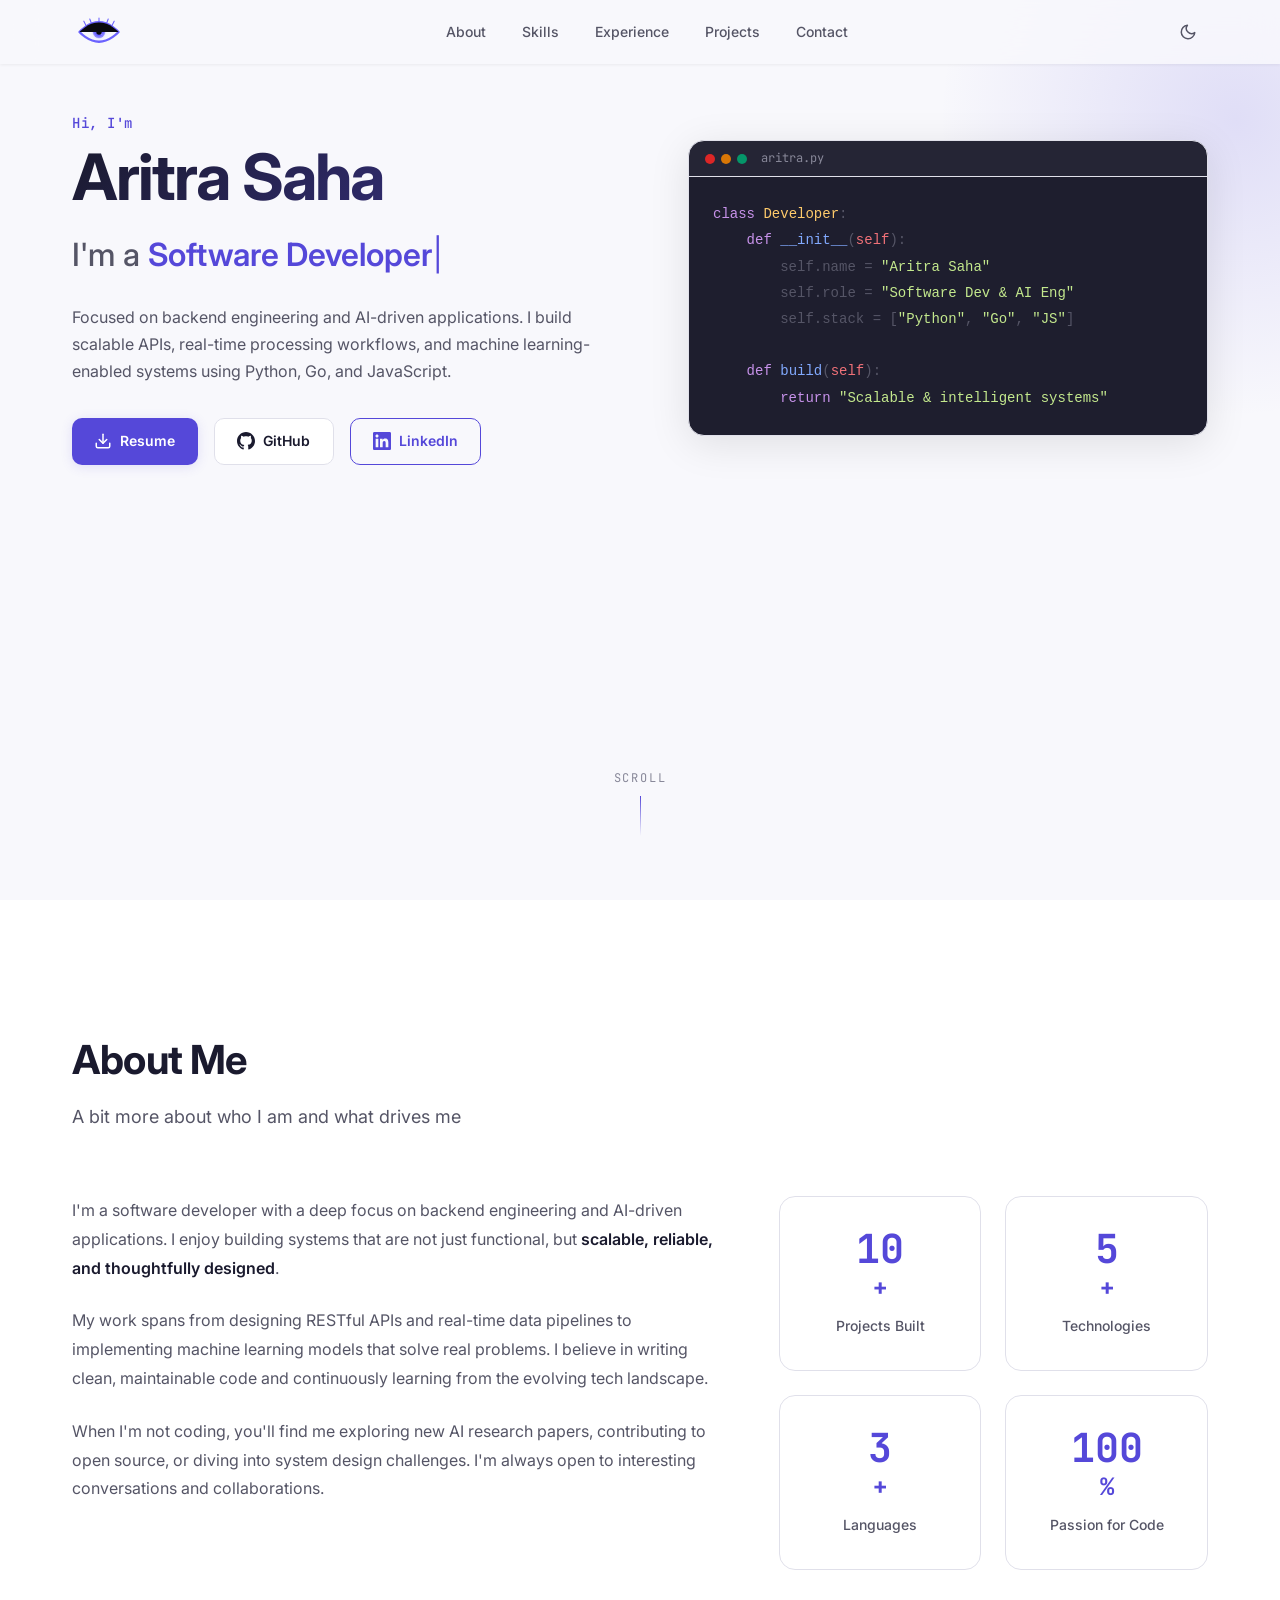
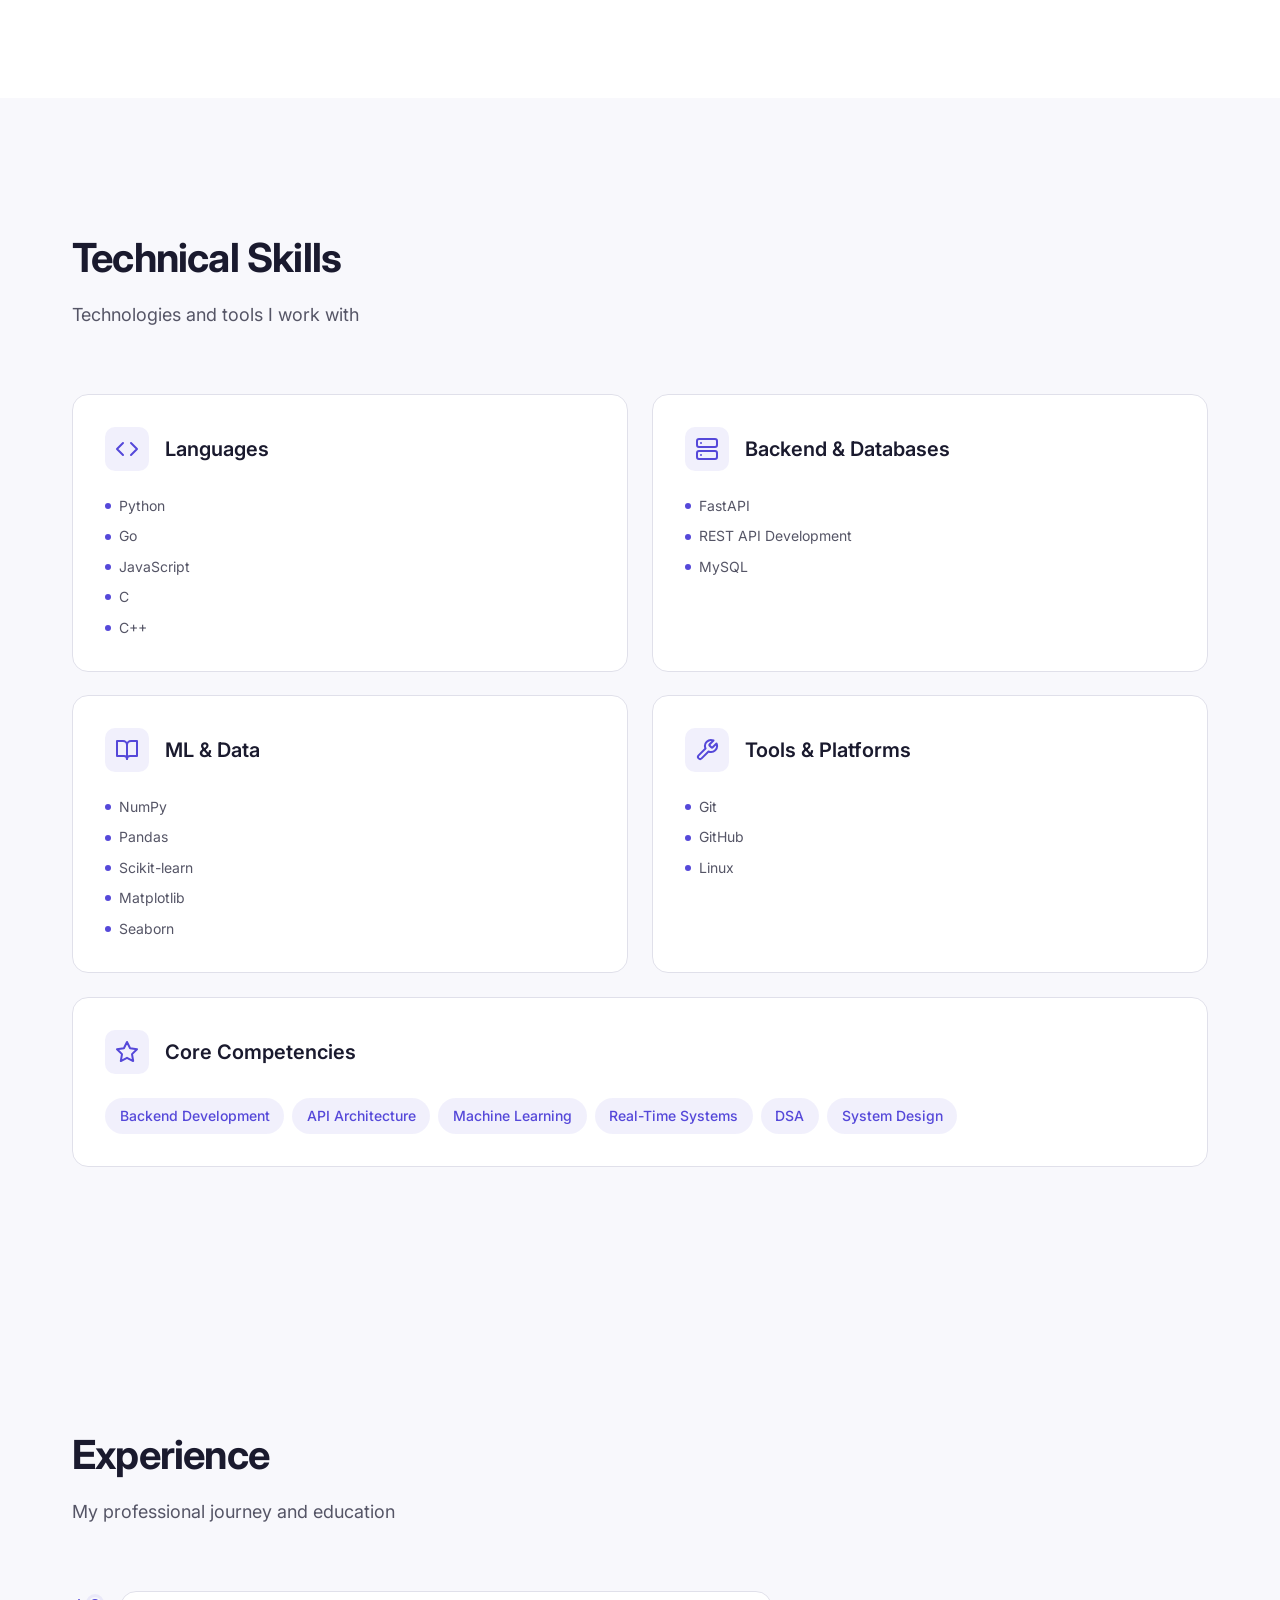
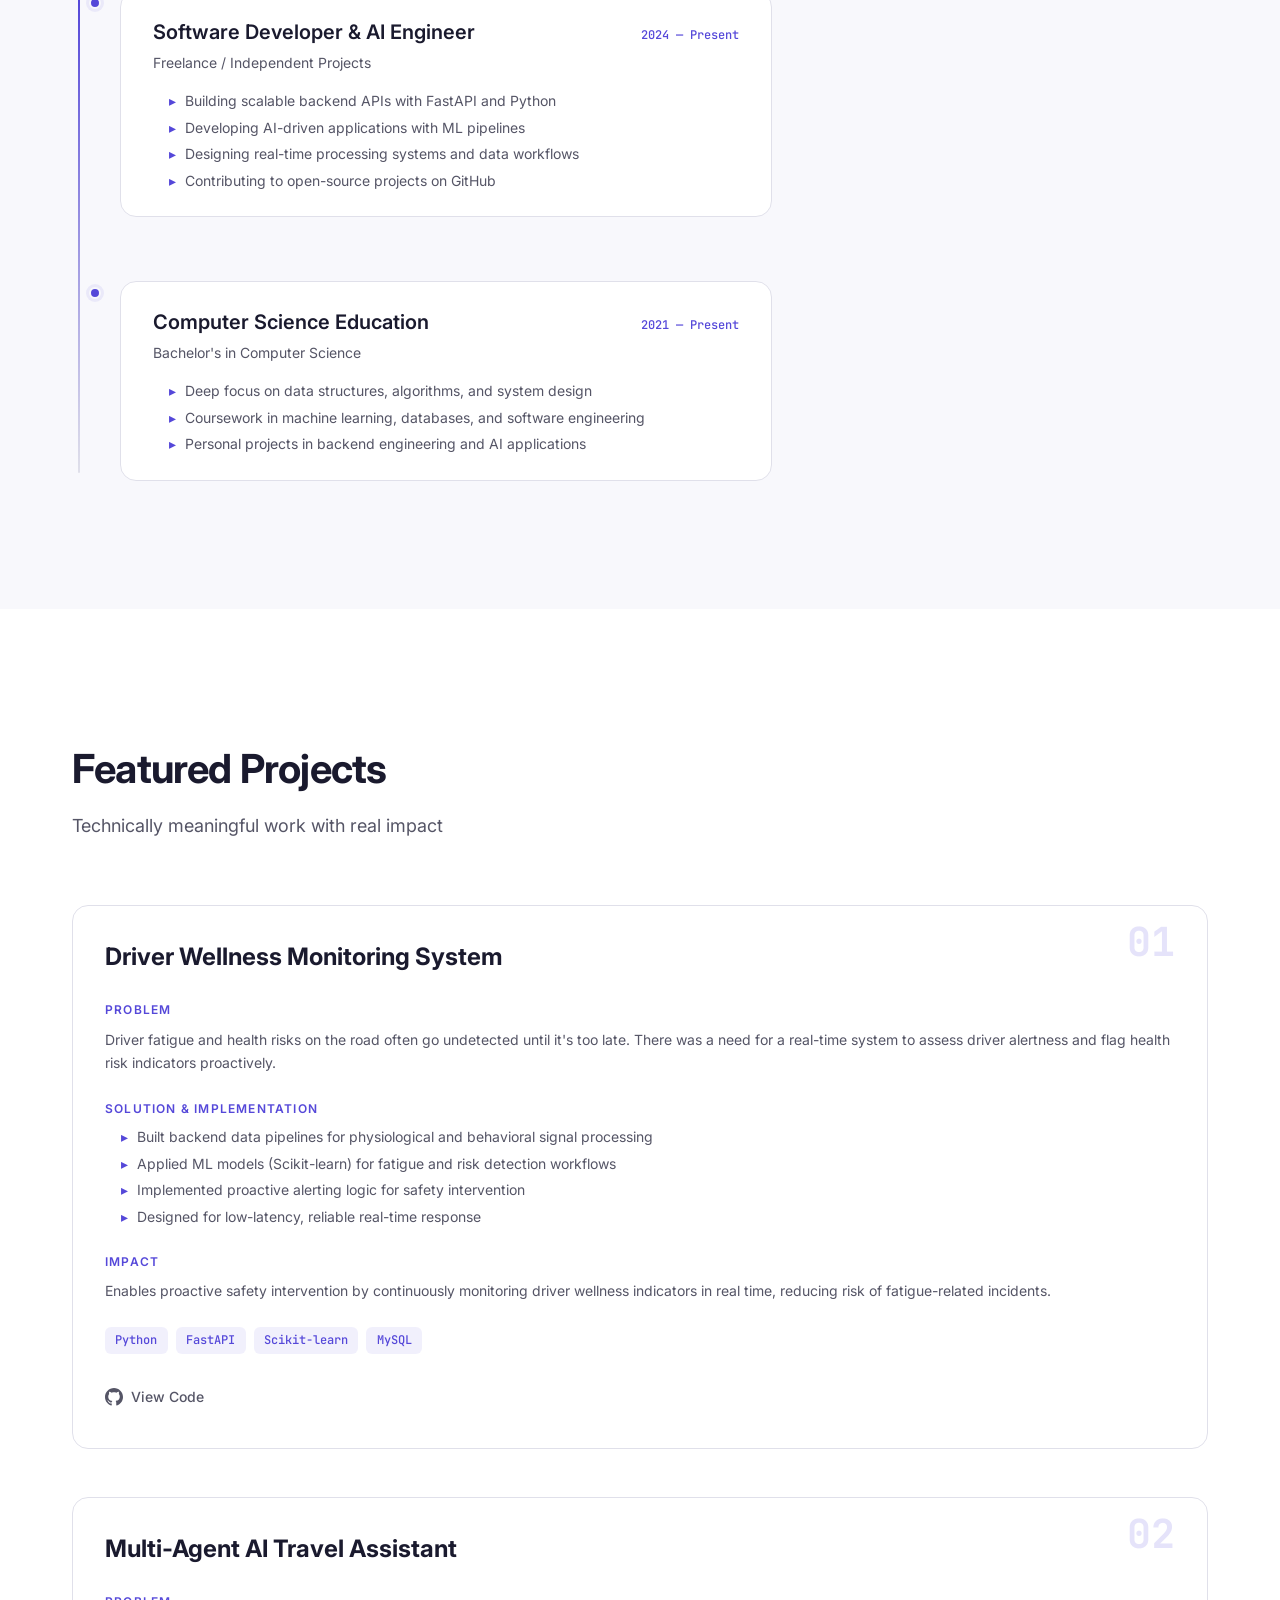
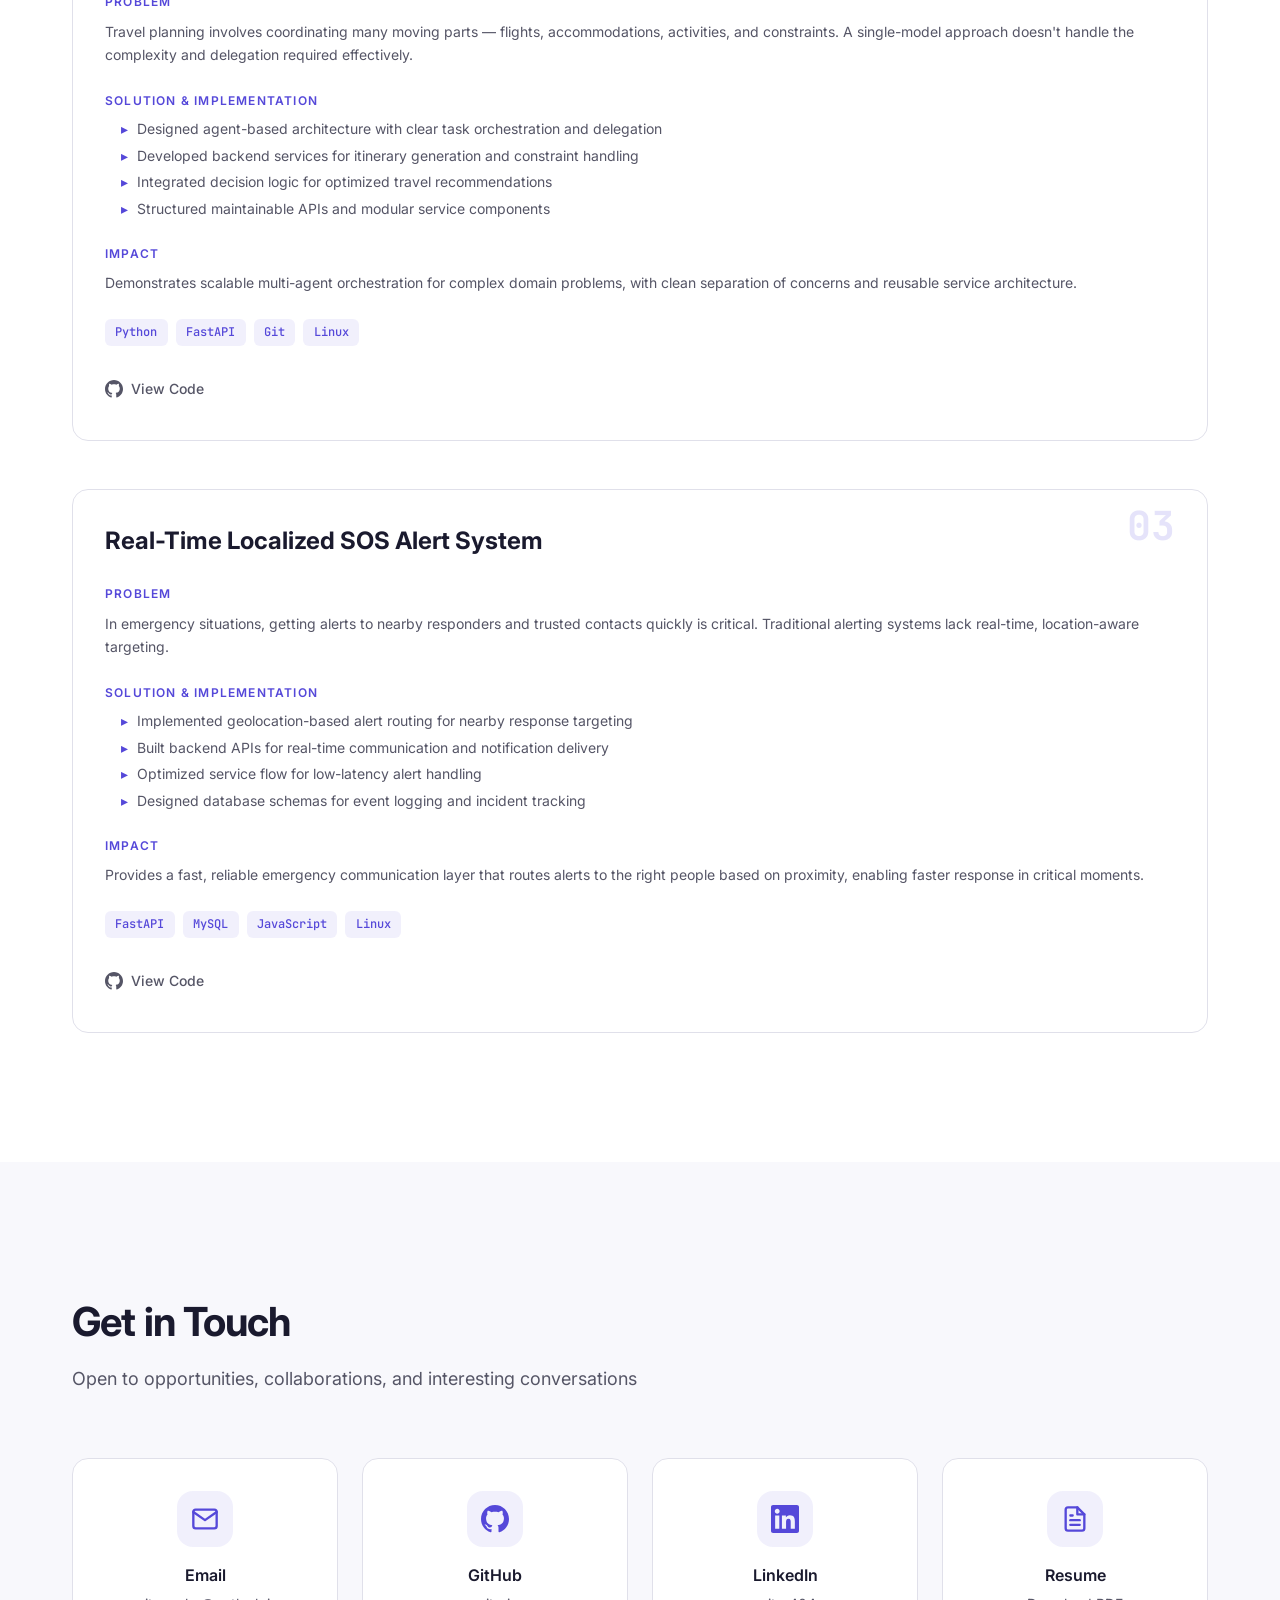
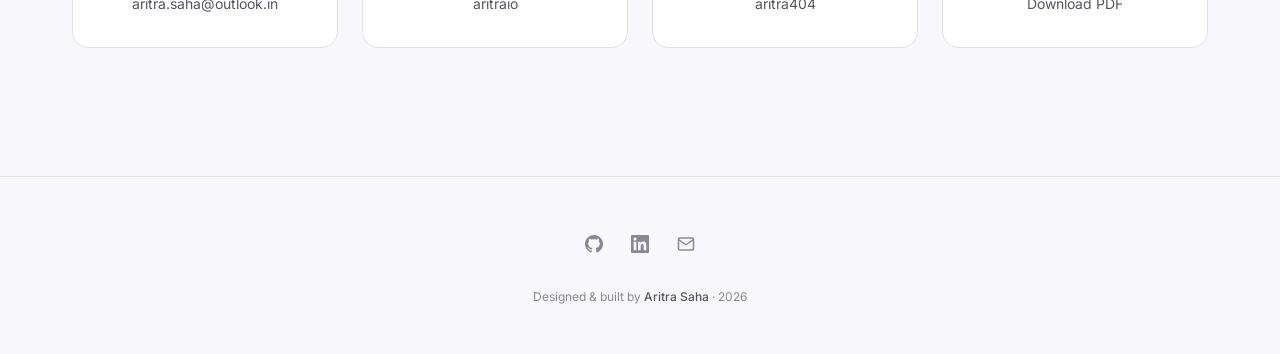
==== commit e55dbe37: "Fix eye logo readability, consistent color across themes, and reliable nav highlighting" ====
--- a/index.html
+++ b/index.html
@@ -50,7 +50,41 @@
   <header class="site-header" id="site-header">
     <nav class="nav container" aria-label="Primary navigation">
       <a href="#hero" class="nav__logo" aria-label="Home">
-        <span class="nav__logo-text">&lt;AS /&gt;</span>
+        <svg class="eye-logo" viewBox="0 0 80 48" width="44" height="26" aria-hidden="true">
+          <defs>
+            <radialGradient id="iris-grad" cx="50%" cy="45%" r="50%">
+              <stop offset="0%" stop-color="var(--color-eye)"/>
+              <stop offset="70%" stop-color="var(--color-eye)"/>
+              <stop offset="100%" stop-color="var(--color-eye)" stop-opacity="0.7"/>
+            </radialGradient>
+            <clipPath id="eye-clip">
+              <path d="M40 6C20 6 4 24 4 24s16 18 36 18 36-18 36-18S60 6 40 6Z"/>
+            </clipPath>
+          </defs>
+          <!-- Eyelashes (upper) -->
+          <g class="eye-logo__lashes">
+            <line x1="16" y1="12" x2="12" y2="4" stroke="currentColor" stroke-width="2" stroke-linecap="round"/>
+            <line x1="26" y1="8" x2="23" y2="0" stroke="currentColor" stroke-width="2" stroke-linecap="round"/>
+            <line x1="40" y1="6" x2="40" y2="-2" stroke="currentColor" stroke-width="2" stroke-linecap="round"/>
+            <line x1="54" y1="8" x2="57" y2="0" stroke="currentColor" stroke-width="2" stroke-linecap="round"/>
+            <line x1="64" y1="12" x2="68" y2="4" stroke="currentColor" stroke-width="2" stroke-linecap="round"/>
+          </g>
+          <!-- Outer eye shape -->
+          <path class="eye-logo__outline" d="M40 6C20 6 4 24 4 24s16 18 36 18 36-18 36-18S60 6 40 6Z" fill="none" stroke="currentColor" stroke-width="4.4" stroke-linecap="round" stroke-linejoin="round"/>
+          <!-- Iris -->
+          <circle class="eye-logo__iris" cx="40" cy="24" r="11" fill="url(#iris-grad)"/>
+          <!-- Iris detail ring -->
+          <circle class="eye-logo__iris-ring" cx="40" cy="24" r="11" fill="none" stroke="var(--color-eye)" stroke-width="1.5" opacity="0.4"/>
+          <!-- Pupil -->
+          <circle class="eye-logo__pupil" cx="40" cy="24" r="5" fill="var(--color-eye-core)"/>
+          <!-- Shine highlights -->
+          <circle class="eye-logo__shine" cx="35" cy="20" r="2.8" fill="rgba(255,255,255,0.75)"/>
+          <circle class="eye-logo__shine eye-logo__shine--sm" cx="45" cy="28" r="1.4" fill="rgba(255,255,255,0.3)"/>
+          <!-- Eyelid (blink overlay) -->
+          <g clip-path="url(#eye-clip)">
+            <rect class="eye-logo__lid" x="0" y="-20" width="80" height="44" fill="var(--color-eye-core)"/>
+          </g>
+        </svg>
       </a>
 
       <div class="nav__actions">
--- a/css/styles.css
+++ b/css/styles.css
@@ -62,6 +62,11 @@
   --container-max: 1100px;
   --container-padding: 1.25rem;
   --header-height: 64px;
+
+  /* Eye Logo */
+  --color-eye: #6c63ff;
+  --color-eye-glow: rgba(108, 99, 255, 0.25);
+  --color-eye-core: #0a0a0f;
 }
 
 /* ── Dark Theme (default) ─────────────────────────────────── */
@@ -306,46 +311,132 @@
   display: inline-flex;
   align-items: center;
   justify-content: center;
-  padding: 0.2rem 0.45rem;
+  padding: 0.3rem;
   border-radius: var(--radius-md);
   color: var(--color-text-primary);
-  font-family: var(--ff-mono);
-  font-size: var(--fs-lg);
-  font-weight: var(--fw-bold);
-  letter-spacing: -0.02em;
   transition: color var(--duration-fast) var(--ease-out),
               transform var(--duration-fast) var(--ease-out);
 }
 
-.nav__logo::after {
-  content: '';
-  position: absolute;
-  left: 0.45rem;
-  right: 0.45rem;
-  bottom: 0.12rem;
-  height: 3px;
-  border-radius: var(--radius-full);
-  background: linear-gradient(90deg, var(--color-accent) 0%, var(--color-accent-hover) 100%);
-  transform: scaleX(0);
-  transform-origin: left;
-  opacity: 0;
-  transition: transform var(--duration-normal) var(--ease-out),
-              opacity var(--duration-normal) var(--ease-out);
-}
-
-.nav__logo-text {
-  position: relative;
-}
-
 .nav__logo:hover {
   color: var(--color-accent);
-  transform: translateY(-1px);
-}
-
-.nav__logo:hover::after,
-.nav__logo:focus-visible::after {
-  transform: scaleX(1);
-  opacity: 1;
+  transform: scale(1.1);
+}
+
+/* ── Eye Logo ─── */
+.eye-logo {
+  display: block;
+  overflow: visible;
+  color: var(--color-eye);
+  transition: color var(--duration-fast) var(--ease-out);
+}
+
+.eye-logo__outline {
+  transition: stroke var(--duration-fast) var(--ease-out);
+}
+
+.eye-logo__lashes {
+  transition: opacity var(--duration-fast) var(--ease-out);
+}
+
+.eye-logo__lashes line {
+  transition: stroke var(--duration-fast) var(--ease-out);
+}
+
+.nav__logo:hover .eye-logo__lashes line,
+.footer__logo:hover .eye-logo__lashes line {
+  stroke: var(--color-accent);
+}
+
+.eye-logo__iris {
+  transition: fill var(--duration-fast) var(--ease-out);
+  filter: drop-shadow(0 0 5px var(--color-eye-glow));
+}
+
+.eye-logo__iris-ring {
+  pointer-events: none;
+}
+
+.eye-logo__pupil {
+  transition: cx 80ms ease-out, cy 80ms ease-out;
+}
+
+.eye-logo__shine {
+  transition: cx 60ms ease-out, cy 60ms ease-out;
+  pointer-events: none;
+}
+
+/* Hover glow */
+.nav__logo:hover .eye-logo__iris,
+.footer__logo:hover .eye-logo__iris {
+  filter: drop-shadow(0 0 8px var(--color-eye-glow)) drop-shadow(0 0 18px var(--color-eye-glow));
+}
+
+.nav__logo:hover .eye-logo__outline,
+.footer__logo:hover .eye-logo__outline {
+  stroke: var(--color-eye);
+}
+
+/* Blink animation — natural double-blink with variable speed */
+.eye-logo__lid {
+  transform-origin: 40px 24px;
+  animation: eyeBlink 5s cubic-bezier(0.25, 0.1, 0.25, 1) infinite;
+}
+
+@keyframes eyeBlink {
+  0%        { transform: translateY(-64px); }
+  /* First blink — fast close */
+  18%       { transform: translateY(-64px); }
+  19.5%     { transform: translateY(0px); }
+  /* Hold shut briefly */
+  21%       { transform: translateY(0px); }
+  /* Open — slightly slower */
+  23.5%     { transform: translateY(-64px); }
+  /* Pause */
+  42%       { transform: translateY(-64px); }
+  /* Second blink — quick */
+  43%       { transform: translateY(0px); }
+  44%       { transform: translateY(0px); }
+  45.5%     { transform: translateY(-64px); }
+  /* Stay open for rest of cycle */
+  100%      { transform: translateY(-64px); }
+}
+
+/* Eyelash flutter during blink */
+.eye-logo__lashes {
+  animation: lashFlutter 5s cubic-bezier(0.25, 0.1, 0.25, 1) infinite;
+}
+
+@keyframes lashFlutter {
+  0%, 18%   { transform: translateY(0) scaleY(1); }
+  19.5%     { transform: translateY(6px) scaleY(0.3); }
+  21%       { transform: translateY(6px) scaleY(0.3); }
+  23.5%     { transform: translateY(0) scaleY(1); }
+  42%       { transform: translateY(0) scaleY(1); }
+  43%       { transform: translateY(6px) scaleY(0.3); }
+  44%       { transform: translateY(6px) scaleY(0.3); }
+  45.5%     { transform: translateY(0) scaleY(1); }
+  100%      { transform: translateY(0) scaleY(1); }
+}
+
+/* Micro-saccade (subtle life-like jitter) */
+.eye-logo__iris,
+.eye-logo__pupil {
+  animation: eyeMicroSaccade 6s ease-in-out infinite;
+}
+
+@keyframes eyeMicroSaccade {
+  0%, 100% { transform: translate(0, 0); }
+  15%      { transform: translate(0.4px, -0.3px); }
+  30%      { transform: translate(-0.3px, 0.2px); }
+  60%      { transform: translate(0.2px, 0.4px); }
+  80%      { transform: translate(-0.4px, -0.2px); }
+}
+
+/* Dilate pupil on hover */
+.nav__logo:hover .eye-logo__pupil,
+.footer__logo:hover .eye-logo__pupil {
+  r: 4;
 }
 
 .nav__toggle {
@@ -1425,7 +1516,7 @@
    FOOTER
    ============================================================ */
 .footer {
-  padding: var(--space-xl) 0;
+  padding: var(--space-2xl) 0;
   border-top: 1px solid var(--color-border);
 }
 
@@ -1433,18 +1524,27 @@
   display: flex;
   flex-direction: column;
   align-items: center;
-  gap: var(--space-md);
+  gap: var(--space-lg);
+}
+
+.footer__logo {
+  display: inline-flex;
+  align-items: center;
+  justify-content: center;
+  color: var(--color-text-primary);
+  transition: color var(--duration-fast) var(--ease-out),
+              transform var(--duration-fast) var(--ease-out);
+}
+
+.footer__logo:hover {
+  color: var(--color-accent);
+  transform: scale(1.1);
 }
 
 .footer__socials {
   display: flex;
   justify-content: center;
-  align-items: center;
   gap: var(--space-sm);
-  padding: 0.35rem 0.45rem;
-  border-radius: var(--radius-full);
-  border: 1px solid var(--color-border-subtle);
-  background-color: var(--color-bg-elevated);
 }
 
 .footer__social {
@@ -1454,15 +1554,12 @@
   width: 38px;
   height: 38px;
   border-radius: var(--radius-full);
-  color: var(--color-text-secondary);
-  transition: color var(--duration-fast) var(--ease-out),
-              transform var(--duration-fast) var(--ease-out),
-              background-color var(--duration-fast) var(--ease-out);
+  color: var(--color-text-tertiary);
+  transition: all var(--duration-fast) var(--ease-out);
 }
 
 .footer__social:hover {
   color: var(--color-accent);
-  background-color: var(--color-accent-subtle);
   transform: translateY(-2px);
 }
 
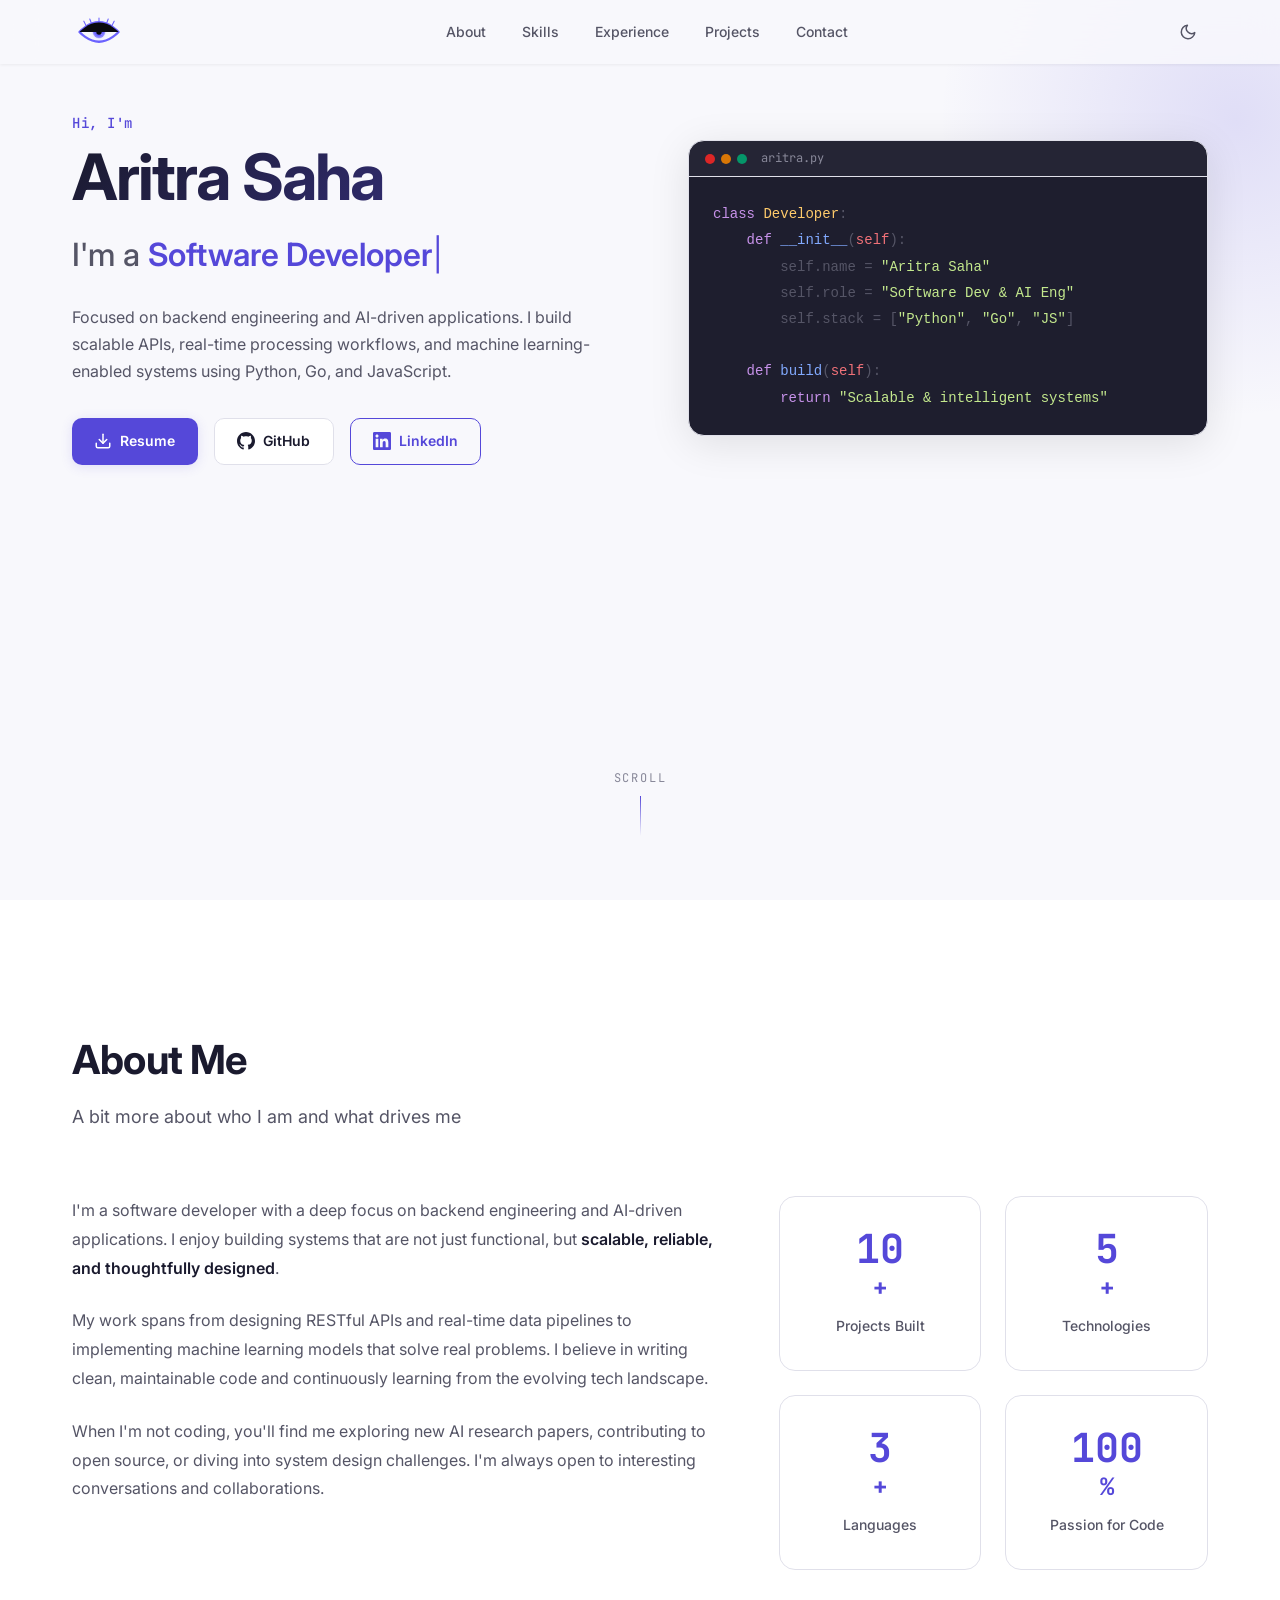
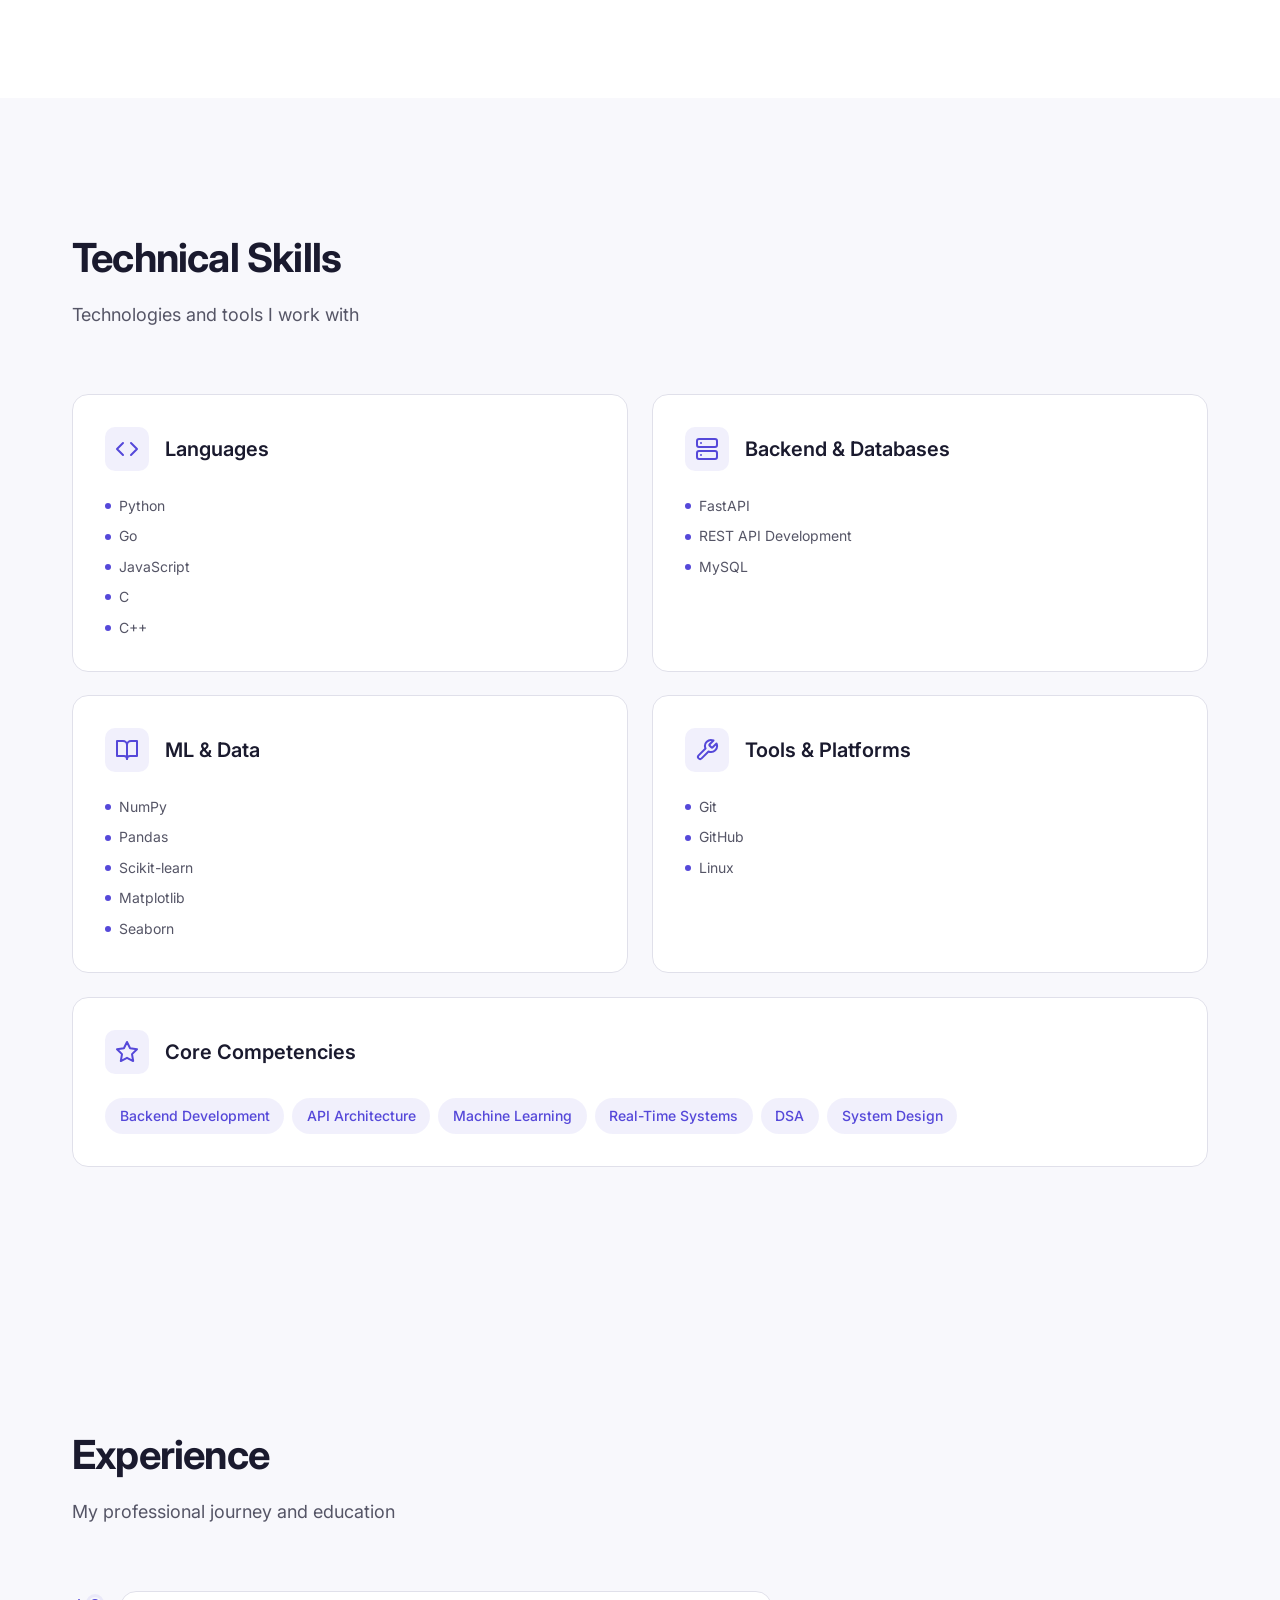
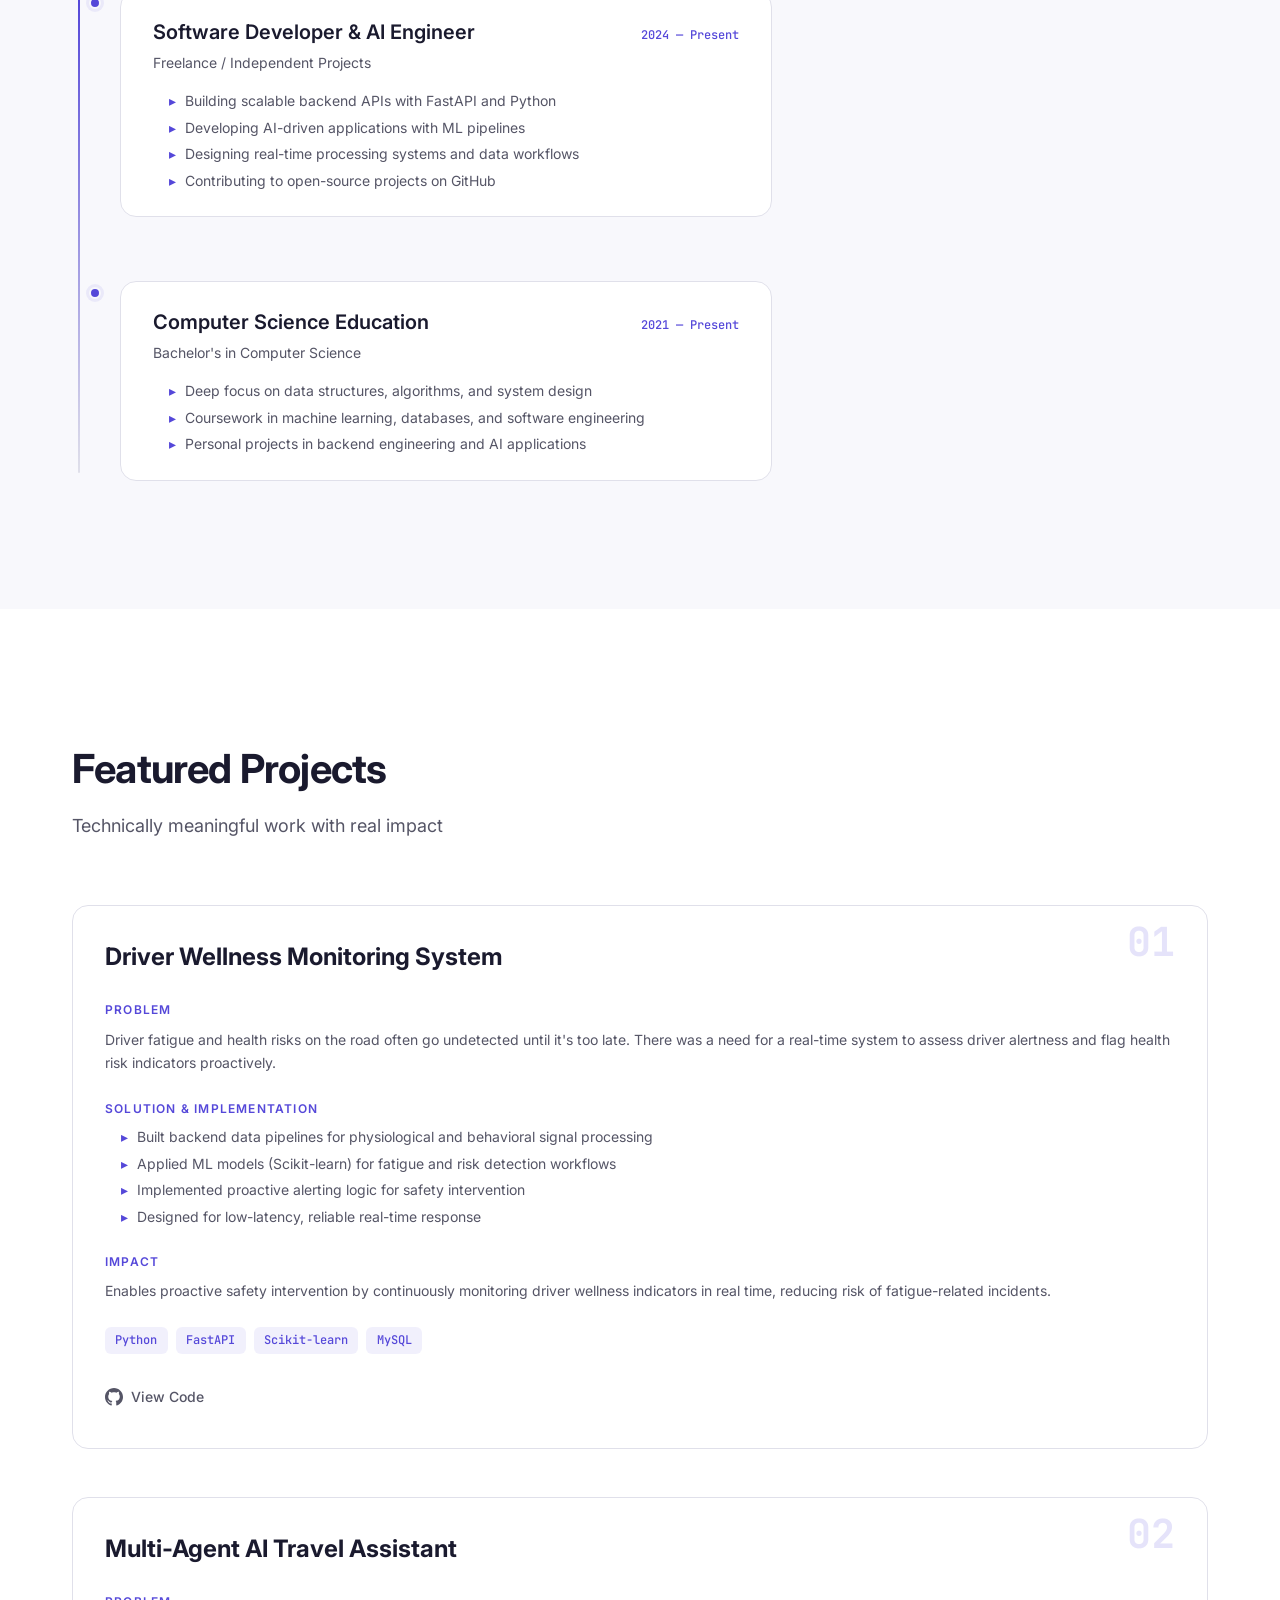
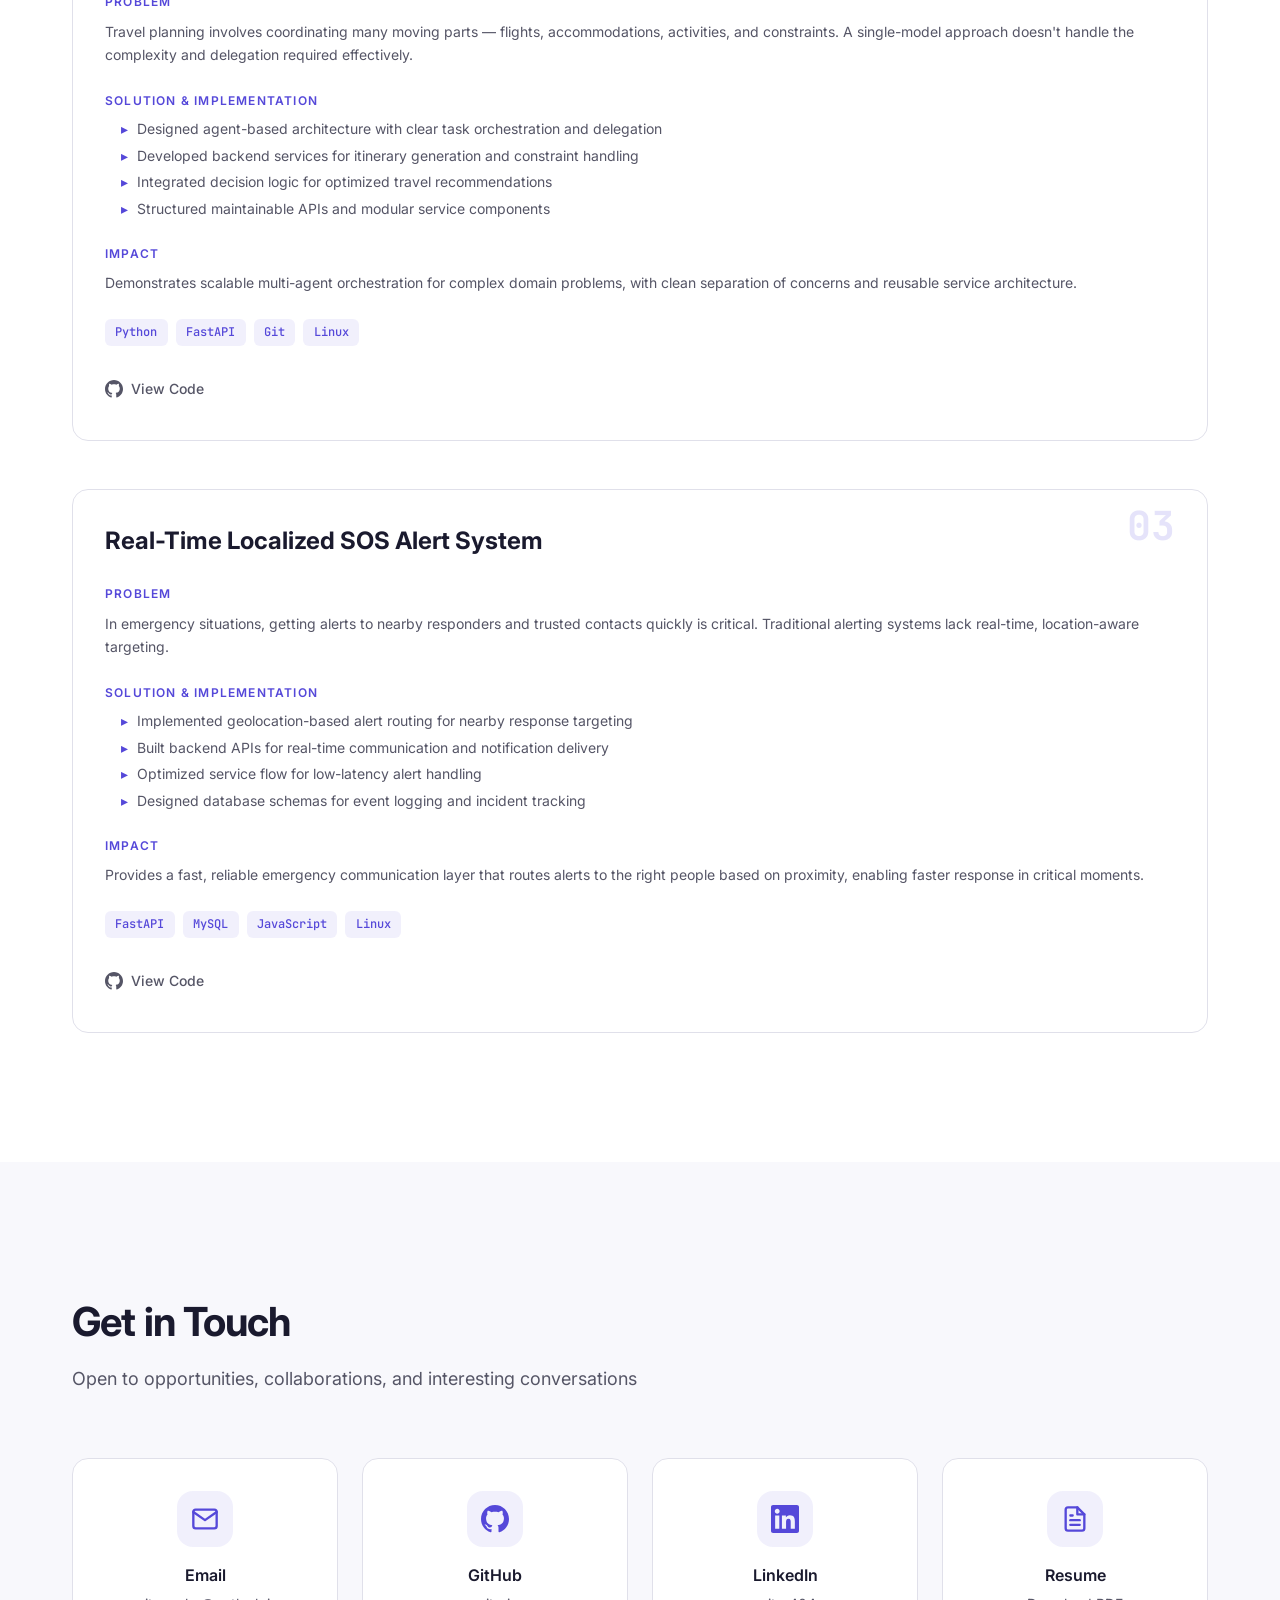
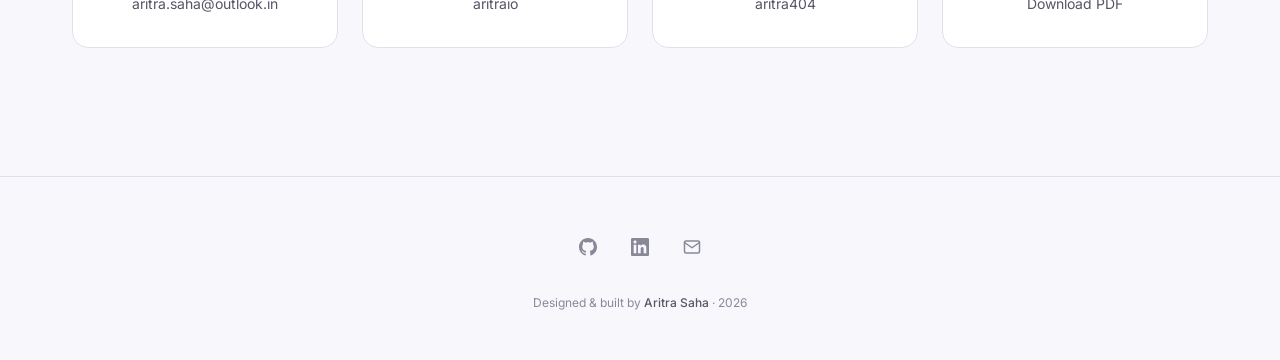
==== commit e03728e3: "V4" ====
--- a/index.html
+++ b/index.html
@@ -6,12 +6,28 @@
   <title>Aritra Saha — Software Developer &amp; AI Engineer</title>
   <meta name="description" content="Portfolio of Aritra Saha — Software Developer focused on backend engineering and AI-driven applications. Experience building scalable APIs, real-time systems, and ML-enabled products.">
 
+  <!-- Canonical & Robots -->
+  <link rel="canonical" href="https://aritraio.github.io">
+  <meta name="robots" content="index, follow">
+  <meta name="theme-color" content="#0a0a0f" media="(prefers-color-scheme: dark)">
+  <meta name="theme-color" content="#f8f8fc" media="(prefers-color-scheme: light)">
+
   <!-- Open Graph -->
   <meta property="og:title" content="Aritra Saha — Software Developer & AI Engineer">
   <meta property="og:description" content="Backend engineering and AI-driven applications. Scalable APIs, real-time systems, and ML-enabled products.">
   <meta property="og:type" content="website">
   <meta property="og:url" content="https://aritraio.github.io">
   <meta property="og:image" content="https://aritraio.github.io/assets/images/og-preview.png">
+  <meta property="og:image:width" content="1200">
+  <meta property="og:image:height" content="630">
+  <meta property="og:locale" content="en_US">
+  <meta property="og:site_name" content="Aritra Saha Portfolio">
+
+  <!-- Twitter Card -->
+  <meta name="twitter:card" content="summary_large_image">
+  <meta name="twitter:title" content="Aritra Saha — Software Developer & AI Engineer">
+  <meta name="twitter:description" content="Backend engineering and AI-driven applications. Scalable APIs, real-time systems, and ML-enabled products.">
+  <meta name="twitter:image" content="https://aritraio.github.io/assets/images/og-preview.png">
 
   <!-- Favicon -->
   <link rel="icon" href="data:image/svg+xml,<svg xmlns='http://www.w3.org/2000/svg' viewBox='0 0 100 100'><text y='.9em' font-size='90'>⚡</text></svg>">
@@ -49,7 +65,7 @@
   <!-- ===================== NAVIGATION ===================== -->
   <header class="site-header" id="site-header">
     <nav class="nav container" aria-label="Primary navigation">
-      <a href="#hero" class="nav__logo" aria-label="Home">
+      <a href="#hero" class="nav__logo" aria-label="Aritra Saha — Home">
         <svg class="eye-logo" viewBox="0 0 80 48" width="44" height="26" aria-hidden="true">
           <defs>
             <radialGradient id="iris-grad" cx="50%" cy="45%" r="50%">
@@ -118,7 +134,7 @@
           <p class="hero__greeting reveal">Hi, I'm</p>
           <h1 class="hero__name reveal reveal--delay-1">Aritra Saha</h1>
           <p class="hero__role reveal reveal--delay-2">
-            <span class="hero__role-static">I'm a </span><span class="hero__role-dynamic" id="role-cycling"></span><span class="hero__role-cursor">|</span>
+            <span class="hero__role-static">I'm a </span><span class="hero__role-dynamic" id="role-cycling" aria-live="polite" aria-atomic="true"></span><span class="hero__role-cursor" aria-hidden="true">|</span>
           </p>
           <p class="hero__summary reveal reveal--delay-3">
             Focused on backend engineering and AI-driven applications. I build scalable APIs, real-time processing workflows, and machine learning-enabled systems using Python, Go, and JavaScript.
@@ -464,7 +480,7 @@
         <h2 class="section__title reveal">Get in Touch</h2>
         <p class="section__subtitle reveal">Open to opportunities, collaborations, and interesting conversations</p>
 
-        <div class="contact__grid reveal">
+        <div class="contact__grid">
           <a href="mailto:aritra.saha@outlook.in" class="contact-card reveal">
             <div class="contact-card__icon">
               <svg xmlns="http://www.w3.org/2000/svg" width="28" height="28" viewBox="0 0 24 24" fill="none" stroke="currentColor" stroke-width="2" stroke-linecap="round" stroke-linejoin="round"><path d="M4 4h16c1.1 0 2 .9 2 2v12c0 1.1-.9 2-2 2H4c-1.1 0-2-.9-2-2V6c0-1.1.9-2 2-2z"/><polyline points="22,6 12,13 2,6"/></svg>
@@ -503,7 +519,7 @@
   </main>
 
   <!-- Back to Top -->
-  <button class="back-to-top" id="back-to-top" aria-label="Back to top" title="Back to top">
+  <button class="back-to-top" id="back-to-top" aria-label="Back to top" title="Back to top" aria-hidden="true">
     <svg xmlns="http://www.w3.org/2000/svg" width="20" height="20" viewBox="0 0 24 24" fill="none" stroke="currentColor" stroke-width="2.5" stroke-linecap="round" stroke-linejoin="round"><polyline points="18 15 12 9 6 15"/></svg>
   </button>
 
@@ -529,6 +545,15 @@
     </div>
   </footer>
 
+  <!-- Noscript fallback -->
+  <noscript>
+    <style>
+      .reveal, .reveal-item { opacity: 1 !important; transform: none !important; }
+      .hero__role-cursor { display: none; }
+      .hero__role-dynamic::after { content: 'Software Developer'; }
+    </style>
+  </noscript>
+
   <!-- Scripts -->
   <script src="js/script.js" defer></script>
 </body>
--- a/css/styles.css
+++ b/css/styles.css
@@ -675,6 +675,7 @@
   -webkit-text-fill-color: transparent;
   background-clip: text;
   animation: nameGradientShift 7s var(--ease-in-out) infinite;
+  will-change: background-position;
 }
 
 .hero__role {
@@ -1144,11 +1145,16 @@
   background-color: var(--color-accent-subtle);
   border-radius: var(--radius-full);
   border: 1px solid transparent;
-  transition: border-color var(--duration-fast) var(--ease-out);
+  transition: border-color var(--duration-fast) var(--ease-out),
+              transform var(--duration-fast) var(--ease-out),
+              background-color var(--duration-fast) var(--ease-out);
 }
 
 .skill-tag:hover {
   border-color: var(--color-accent);
+  background-color: var(--color-accent);
+  color: #fff;
+  transform: translateY(-2px);
 }
 
 /* ============================================================
@@ -1294,6 +1300,14 @@
 
 .project-link:hover {
   color: var(--color-accent);
+}
+
+.project-link svg {
+  transition: transform var(--duration-fast) var(--ease-out);
+}
+
+.project-link:hover svg {
+  transform: translateX(2px);
 }
 
 /* ============================================================
@@ -1417,7 +1431,7 @@
    ============================================================ */
 .contact__grid {
   display: grid;
-  grid-template-columns: 1fr;
+  grid-template-columns: repeat(auto-fit, minmax(220px, 1fr));
   gap: var(--space-lg);
 }
 
@@ -1551,8 +1565,8 @@
   display: flex;
   align-items: center;
   justify-content: center;
-  width: 38px;
-  height: 38px;
+  width: 44px;
+  height: 44px;
   border-radius: var(--radius-full);
   color: var(--color-text-tertiary);
   transition: all var(--duration-fast) var(--ease-out);
@@ -1560,6 +1574,7 @@
 
 .footer__social:hover {
   color: var(--color-accent);
+  background-color: var(--color-accent-subtle);
   transform: translateY(-2px);
 }
 
@@ -1651,10 +1666,6 @@
     grid-column: 1 / -1;
   }
 
-  .contact__grid {
-    grid-template-columns: repeat(2, 1fr);
-  }
-
   .about__grid {
     grid-template-columns: 1fr 1fr;
     gap: var(--space-3xl);
@@ -1803,3 +1814,83 @@
   0%, 100% { opacity: 1; }
   50%      { opacity: 0; }
 }
+
+/* ============================================================
+   PRINT STYLES
+   ============================================================ */
+@media print {
+  *,
+  *::before,
+  *::after {
+    background: transparent !important;
+    color: #000 !important;
+    box-shadow: none !important;
+    text-shadow: none !important;
+    animation: none !important;
+    transition: none !important;
+  }
+
+  body {
+    font-family: Georgia, 'Times New Roman', serif;
+    font-size: 12pt;
+    line-height: 1.5;
+  }
+
+  .site-header,
+  .nav-overlay,
+  .hero__scroll-indicator,
+  .hero__visual,
+  .back-to-top,
+  .theme-toggle,
+  .nav__toggle,
+  .hero__role-cursor,
+  .footer__socials {
+    display: none !important;
+  }
+
+  .hero {
+    min-height: auto;
+    padding-top: 0;
+  }
+
+  .section {
+    padding-block: 1.5rem;
+    page-break-inside: avoid;
+  }
+
+  .reveal,
+  .reveal-item {
+    opacity: 1 !important;
+    transform: none !important;
+  }
+
+  .project-card,
+  .skill-card,
+  .timeline__content,
+  .contact-card {
+    border: 1px solid #ccc !important;
+    page-break-inside: avoid;
+  }
+
+  a[href]::after {
+    content: ' (' attr(href) ')';
+    font-size: 0.85em;
+    color: #555 !important;
+  }
+
+  .nav__list a[href]::after,
+  .nav__logo a[href]::after,
+  .btn a[href]::after {
+    content: none;
+  }
+
+  .hero__name {
+    -webkit-text-fill-color: #000;
+    background: none;
+  }
+
+  .container {
+    max-width: 100%;
+    padding: 0;
+  }
+}
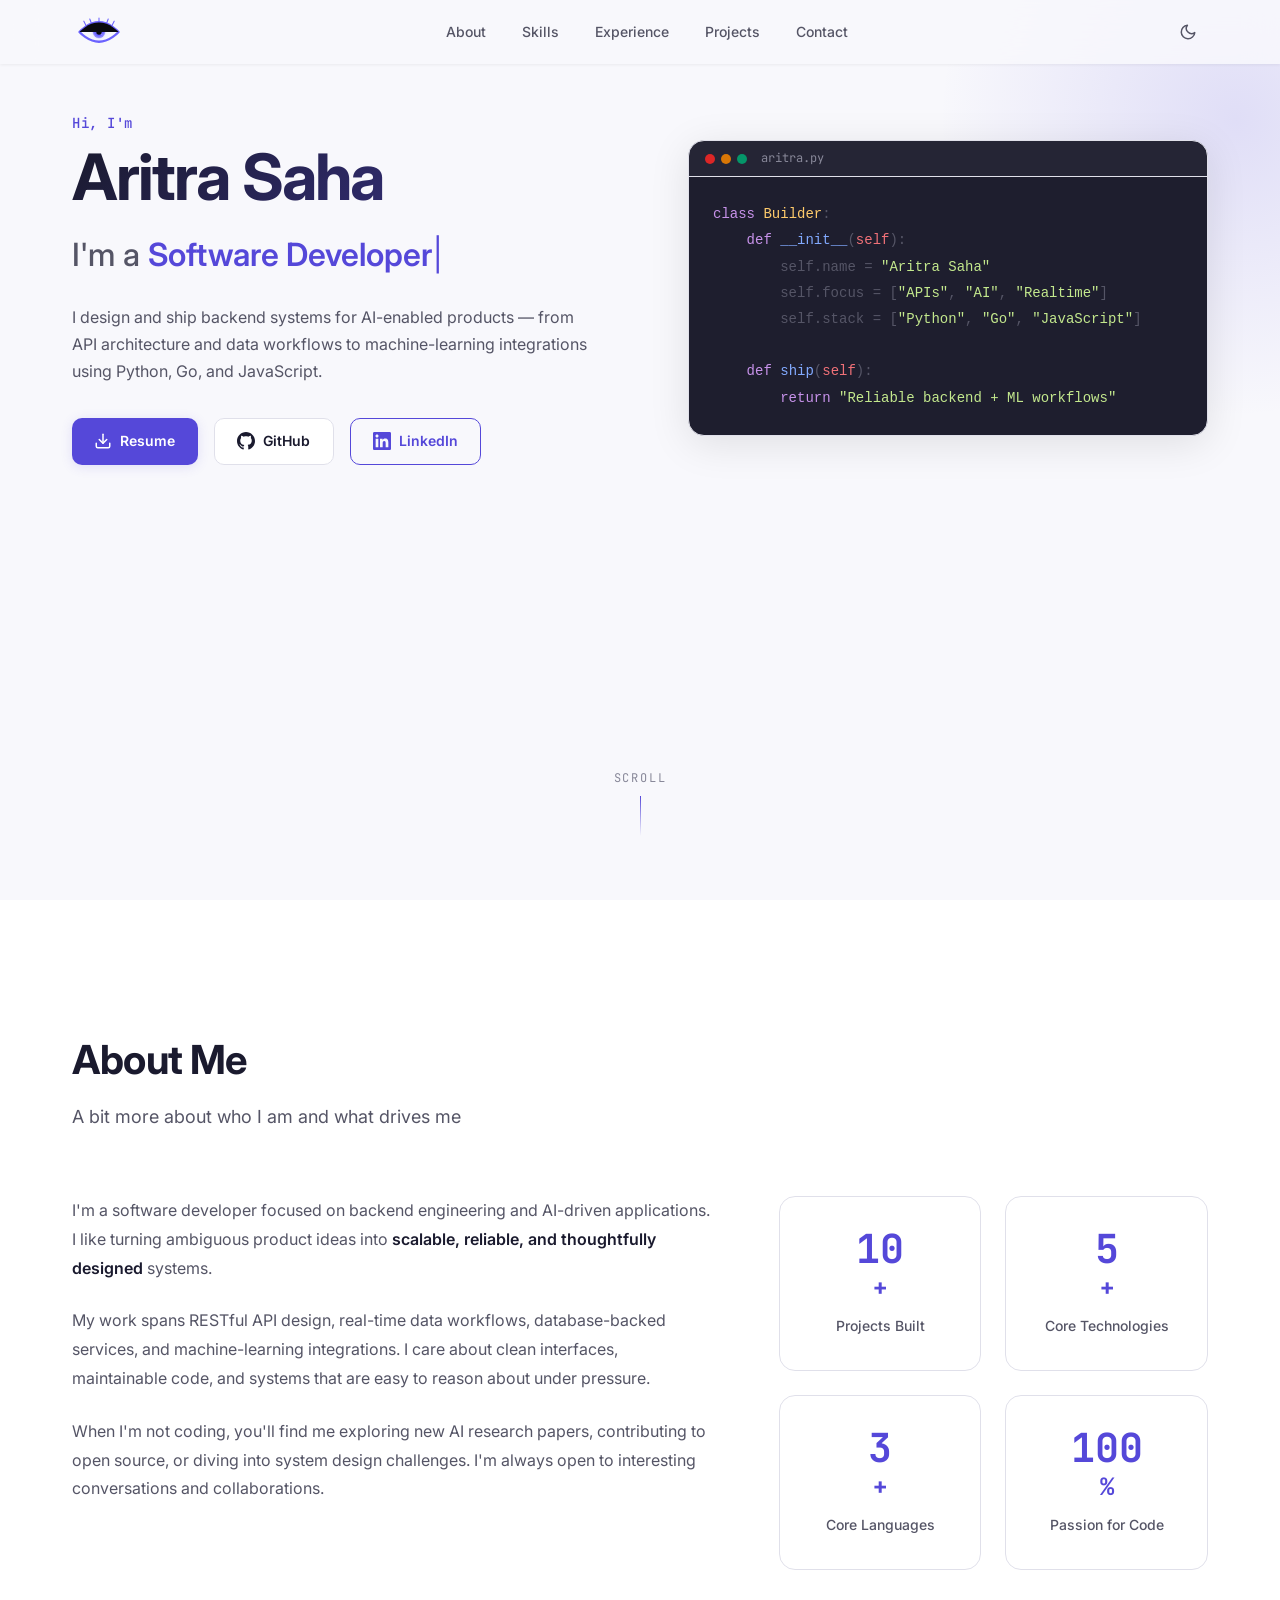
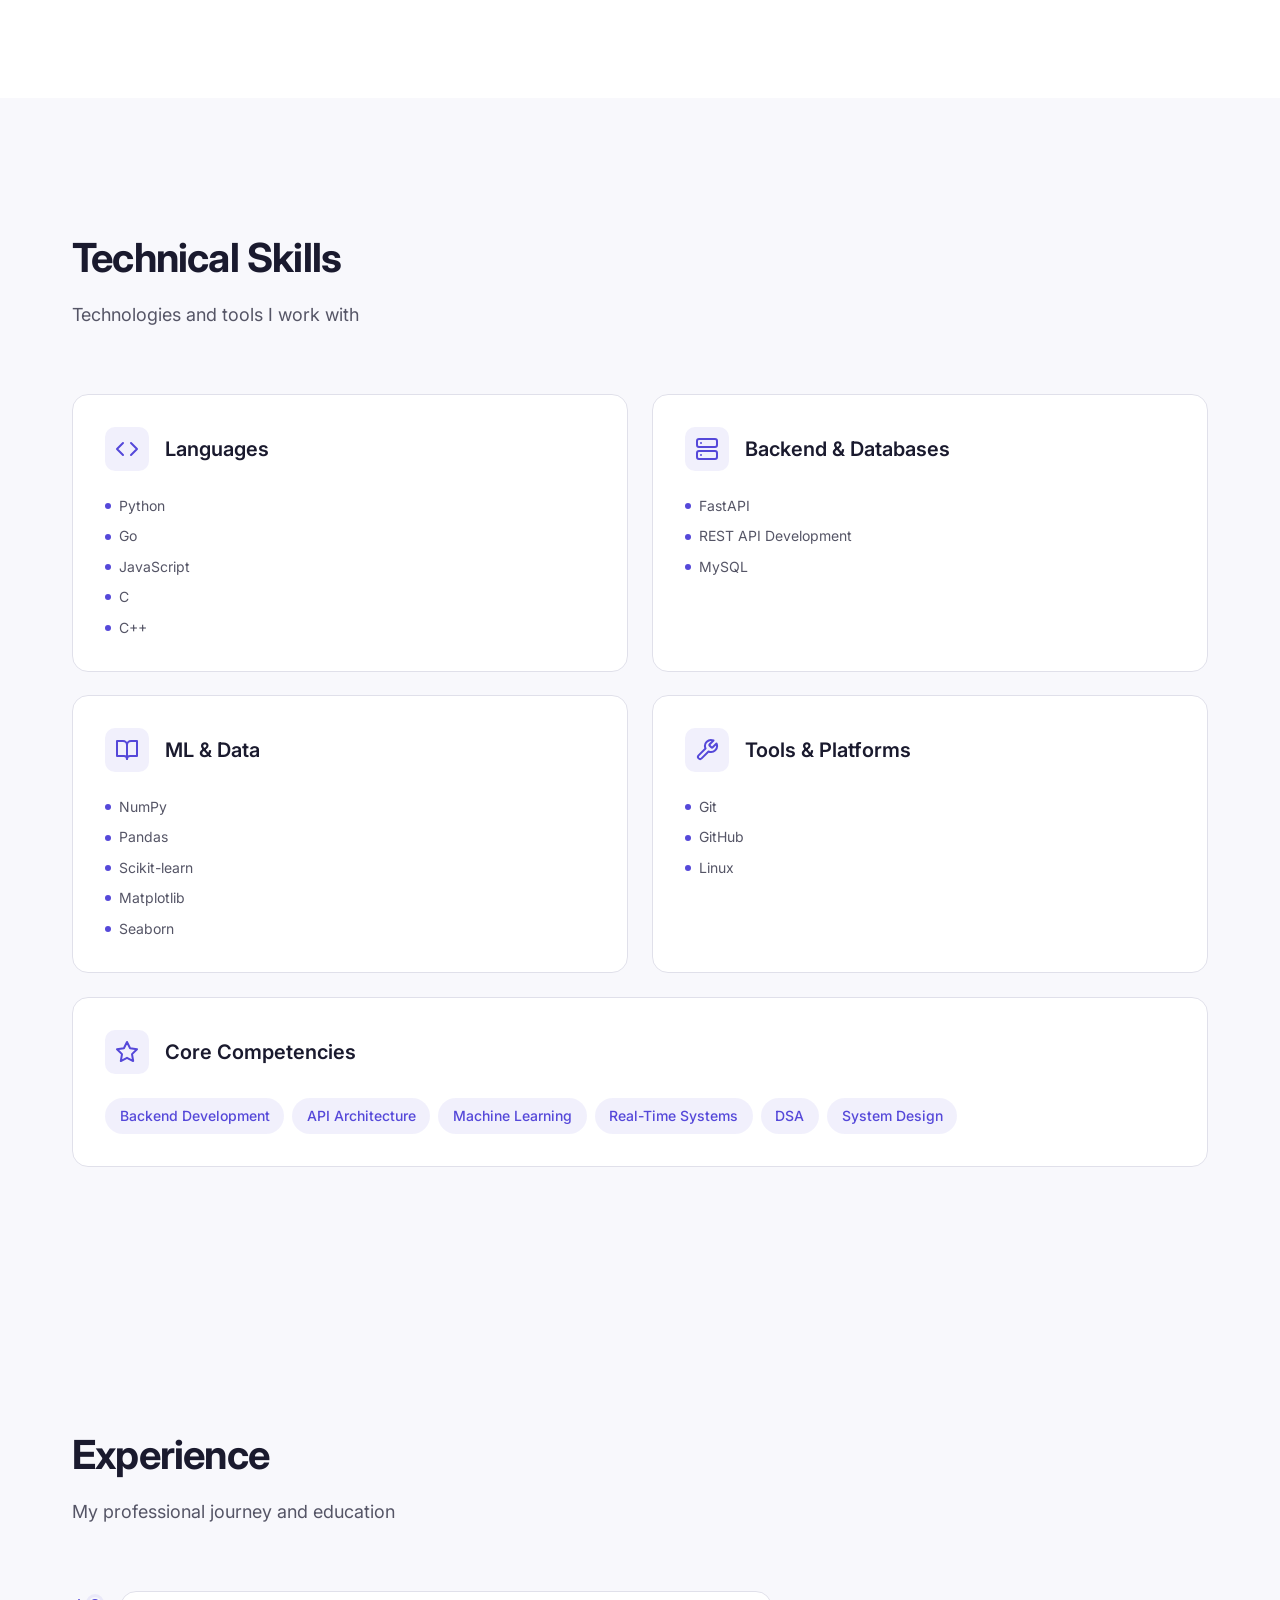
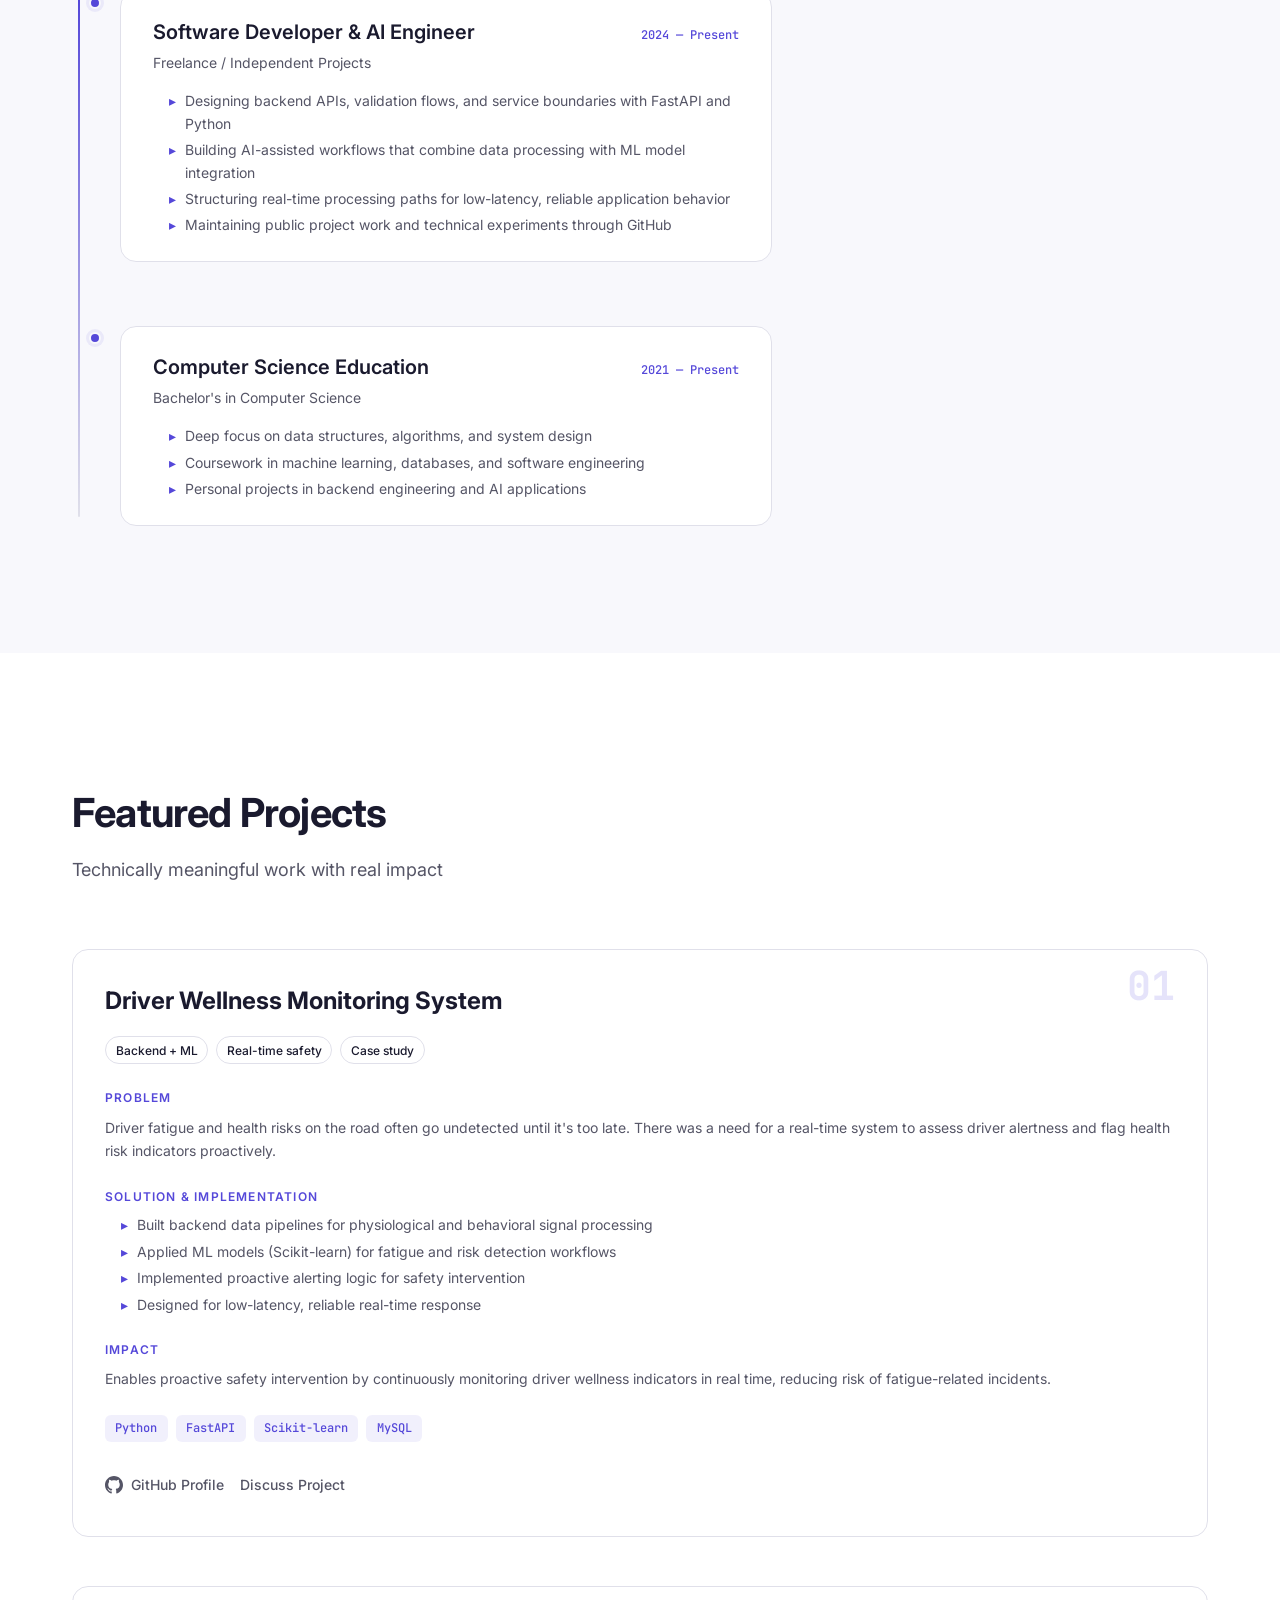
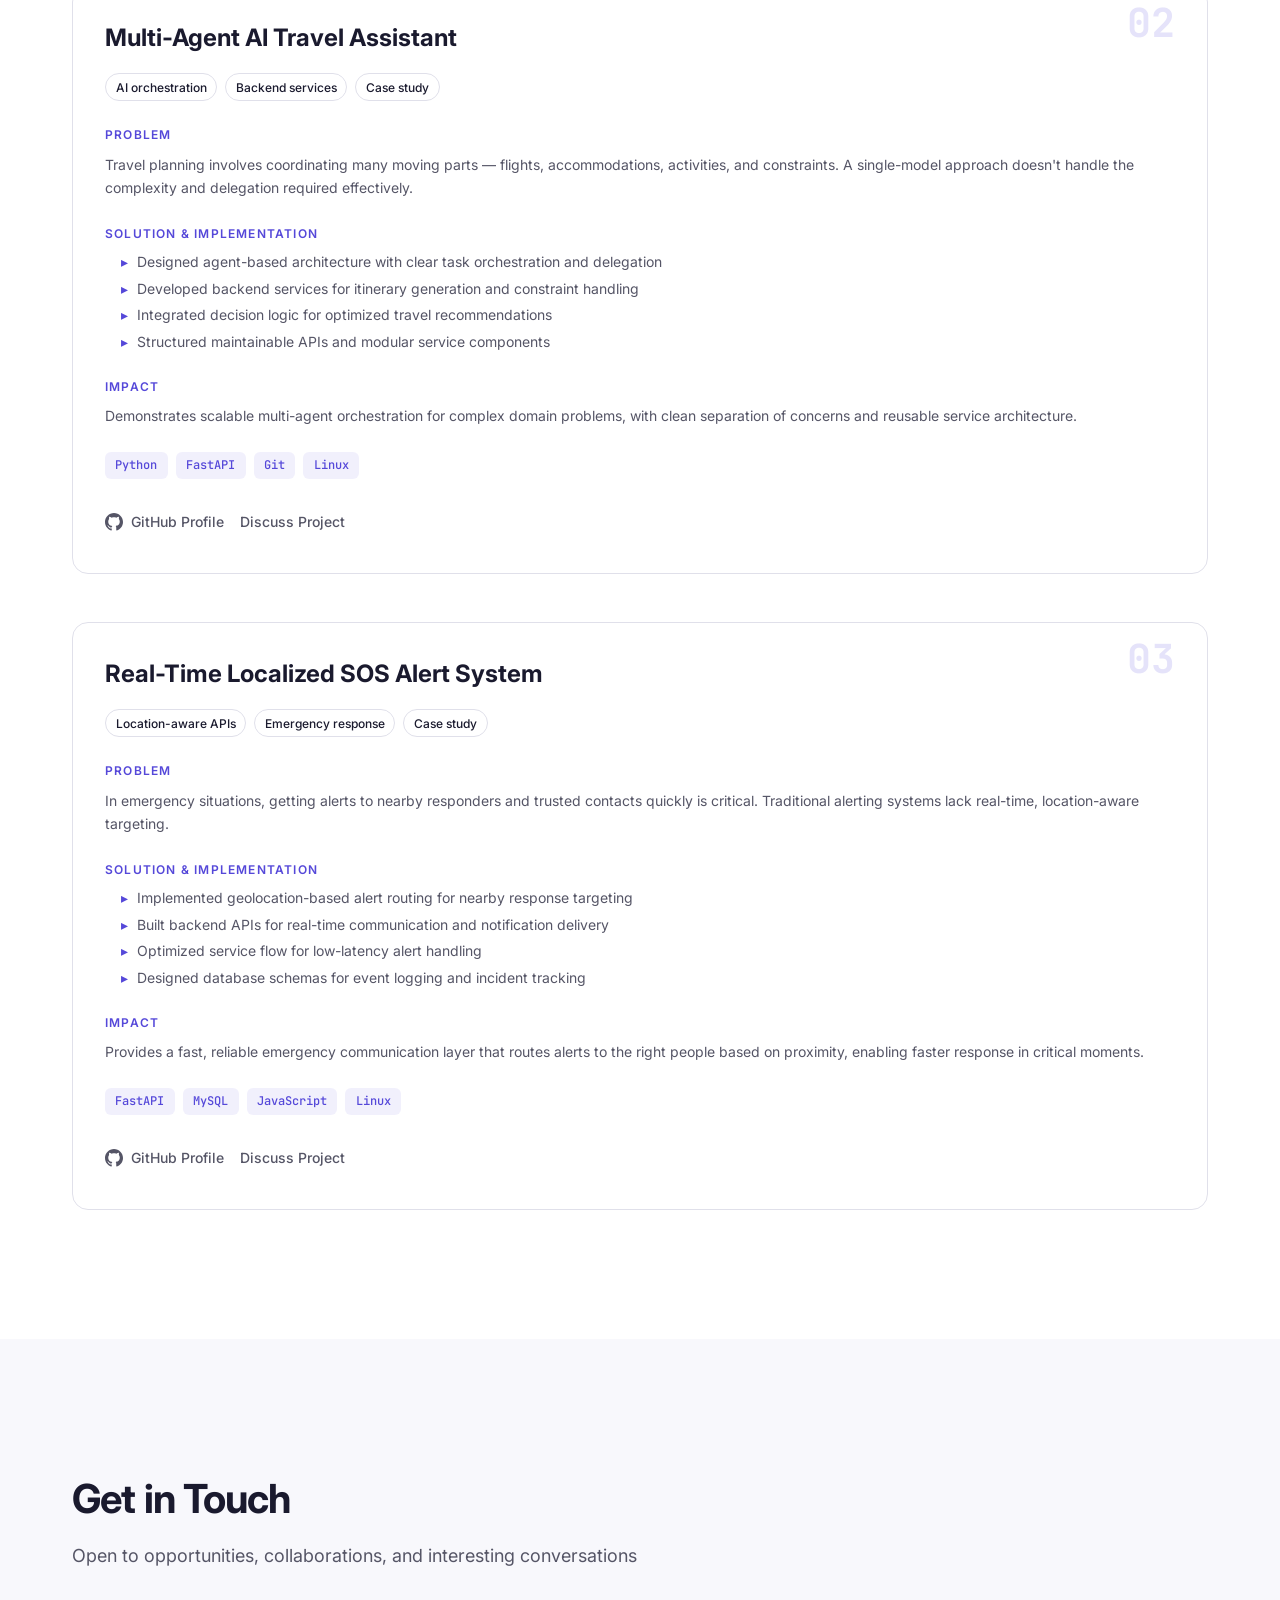
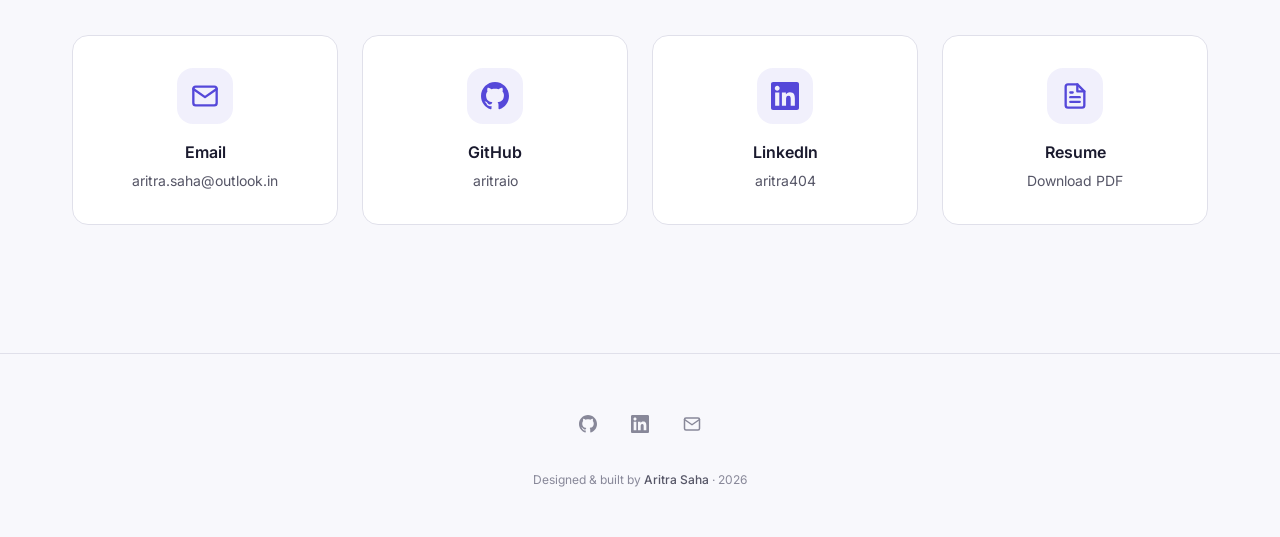
==== commit fbb0b8b6: "feat: implement SVG social preview, add accessibility enhancements, and update hero section copy and" ====
--- a/index.html
+++ b/index.html
@@ -17,7 +17,8 @@
   <meta property="og:description" content="Backend engineering and AI-driven applications. Scalable APIs, real-time systems, and ML-enabled products.">
   <meta property="og:type" content="website">
   <meta property="og:url" content="https://aritraio.github.io">
-  <meta property="og:image" content="https://aritraio.github.io/assets/images/og-preview.png">
+  <meta property="og:image" content="https://aritraio.github.io/assets/images/og-preview.svg">
+  <meta property="og:image:type" content="image/svg+xml">
   <meta property="og:image:width" content="1200">
   <meta property="og:image:height" content="630">
   <meta property="og:locale" content="en_US">
@@ -27,7 +28,7 @@
   <meta name="twitter:card" content="summary_large_image">
   <meta name="twitter:title" content="Aritra Saha — Software Developer & AI Engineer">
   <meta name="twitter:description" content="Backend engineering and AI-driven applications. Scalable APIs, real-time systems, and ML-enabled products.">
-  <meta name="twitter:image" content="https://aritraio.github.io/assets/images/og-preview.png">
+  <meta name="twitter:image" content="https://aritraio.github.io/assets/images/og-preview.svg">
 
   <!-- Favicon -->
   <link rel="icon" href="data:image/svg+xml,<svg xmlns='http://www.w3.org/2000/svg' viewBox='0 0 100 100'><text y='.9em' font-size='90'>⚡</text></svg>">
@@ -38,7 +39,7 @@
   <link href="https://fonts.googleapis.com/css2?family=Inter:wght@400;500;600;700&family=JetBrains+Mono:wght@400;500&display=swap" rel="stylesheet">
 
   <!-- Styles -->
-  <link rel="stylesheet" href="css/styles.css">
+  <link rel="stylesheet" href="assets/css/main.css">
 
   <!-- Structured Data (JSON-LD) -->
   <script type="application/ld+json">
@@ -134,13 +135,13 @@
           <p class="hero__greeting reveal">Hi, I'm</p>
           <h1 class="hero__name reveal reveal--delay-1">Aritra Saha</h1>
           <p class="hero__role reveal reveal--delay-2">
-            <span class="hero__role-static">I'm a </span><span class="hero__role-dynamic" id="role-cycling" aria-live="polite" aria-atomic="true"></span><span class="hero__role-cursor" aria-hidden="true">|</span>
+            <span class="sr-only">Software Developer and AI Engineer</span><span class="hero__role-static" aria-hidden="true">I'm a </span><span class="hero__role-dynamic" id="role-cycling" aria-hidden="true"></span><span class="hero__role-cursor" aria-hidden="true">|</span>
           </p>
           <p class="hero__summary reveal reveal--delay-3">
-            Focused on backend engineering and AI-driven applications. I build scalable APIs, real-time processing workflows, and machine learning-enabled systems using Python, Go, and JavaScript.
+            I design and ship backend systems for AI-enabled products — from API architecture and data workflows to machine-learning integrations using Python, Go, and JavaScript.
           </p>
           <div class="hero__cta reveal reveal--delay-4">
-            <a href="assets/resume.pdf" class="btn btn--primary" download>
+            <a href="assets/files/resume.pdf" class="btn btn--primary" download="Aritra Saha Resume.pdf">
               <svg xmlns="http://www.w3.org/2000/svg" width="18" height="18" viewBox="0 0 24 24" fill="none" stroke="currentColor" stroke-width="2" stroke-linecap="round" stroke-linejoin="round"><path d="M21 15v4a2 2 0 0 1-2 2H5a2 2 0 0 1-2-2v-4"/><polyline points="7 10 12 15 17 10"/><line x1="12" y1="15" x2="12" y2="3"/></svg>
               Resume
             </a>
@@ -162,14 +163,14 @@
               <span class="hero__code-dot hero__code-dot--green"></span>
               <span class="hero__code-filename">aritra.py</span>
             </div>
-            <pre class="hero__code-content"><code><span class="code-keyword">class</span> <span class="code-class">Developer</span>:
+            <pre class="hero__code-content"><code><span class="code-keyword">class</span> <span class="code-class">Builder</span>:
     <span class="code-keyword">def</span> <span class="code-func">__init__</span>(<span class="code-param">self</span>):
         self.name = <span class="code-string">"Aritra Saha"</span>
-        self.role = <span class="code-string">"Software Dev &amp; AI Eng"</span>
-        self.stack = [<span class="code-string">"Python"</span>, <span class="code-string">"Go"</span>, <span class="code-string">"JS"</span>]
-
-    <span class="code-keyword">def</span> <span class="code-func">build</span>(<span class="code-param">self</span>):
-        <span class="code-keyword">return</span> <span class="code-string">"Scalable &amp; intelligent systems"</span></code></pre>
+        self.focus = [<span class="code-string">"APIs"</span>, <span class="code-string">"AI"</span>, <span class="code-string">"Realtime"</span>]
+        self.stack = [<span class="code-string">"Python"</span>, <span class="code-string">"Go"</span>, <span class="code-string">"JavaScript"</span>]
+
+    <span class="code-keyword">def</span> <span class="code-func">ship</span>(<span class="code-param">self</span>):
+        <span class="code-keyword">return</span> <span class="code-string">"Reliable backend + ML workflows"</span></code></pre>
           </div>
         </div>
       </div>
@@ -188,10 +189,10 @@
         <div class="about__grid">
           <div class="about__text reveal">
             <p class="about__paragraph">
-              I'm a software developer with a deep focus on backend engineering and AI-driven applications. I enjoy building systems that are not just functional, but <strong>scalable, reliable, and thoughtfully designed</strong>.
+              I'm a software developer focused on backend engineering and AI-driven applications. I like turning ambiguous product ideas into <strong>scalable, reliable, and thoughtfully designed</strong> systems.
             </p>
             <p class="about__paragraph">
-              My work spans from designing RESTful APIs and real-time data pipelines to implementing machine learning models that solve real problems. I believe in writing clean, maintainable code and continuously learning from the evolving tech landscape.
+              My work spans RESTful API design, real-time data workflows, database-backed services, and machine-learning integrations. I care about clean interfaces, maintainable code, and systems that are easy to reason about under pressure.
             </p>
             <p class="about__paragraph">
               When I'm not coding, you'll find me exploring new AI research papers, contributing to open source, or diving into system design challenges. I'm always open to interesting conversations and collaborations.
@@ -205,11 +206,11 @@
             </div>
             <div class="stat-card">
               <span class="stat-card__number" data-target="5">0</span><span class="stat-card__plus">+</span>
-              <span class="stat-card__label">Technologies</span>
+              <span class="stat-card__label">Core Technologies</span>
             </div>
             <div class="stat-card">
               <span class="stat-card__number" data-target="3">0</span><span class="stat-card__plus">+</span>
-              <span class="stat-card__label">Languages</span>
+              <span class="stat-card__label">Core Languages</span>
             </div>
             <div class="stat-card">
               <span class="stat-card__number" data-target="100">0</span><span class="stat-card__plus">%</span>
@@ -330,10 +331,10 @@
               </div>
               <p class="timeline__company">Freelance / Independent Projects</p>
               <ul class="timeline__details">
-                <li>Building scalable backend APIs with FastAPI and Python</li>
-                <li>Developing AI-driven applications with ML pipelines</li>
-                <li>Designing real-time processing systems and data workflows</li>
-                <li>Contributing to open-source projects on GitHub</li>
+                <li>Designing backend APIs, validation flows, and service boundaries with FastAPI and Python</li>
+                <li>Building AI-assisted workflows that combine data processing with ML model integration</li>
+                <li>Structuring real-time processing paths for low-latency, reliable application behavior</li>
+                <li>Maintaining public project work and technical experiments through GitHub</li>
               </ul>
             </div>
           </div>
@@ -369,6 +370,11 @@
           <article class="project-card reveal">
             <div class="project-card__number">01</div>
             <h3 class="project-card__title">Driver Wellness Monitoring System</h3>
+            <div class="project-card__meta" aria-label="Project summary">
+              <span>Backend + ML</span>
+              <span>Real-time safety</span>
+              <span>Case study</span>
+            </div>
             <div class="project-card__section">
               <h4 class="project-card__label">Problem</h4>
               <p class="project-card__text">Driver fatigue and health risks on the road often go undetected until it's too late. There was a need for a real-time system to assess driver alertness and flag health risk indicators proactively.</p>
@@ -395,7 +401,10 @@
             <div class="project-card__links">
               <a href="https://github.com/aritraio" class="project-link" target="_blank" rel="noopener noreferrer">
                 <svg xmlns="http://www.w3.org/2000/svg" width="18" height="18" viewBox="0 0 24 24" fill="currentColor"><path d="M12 0c-6.626 0-12 5.373-12 12 0 5.302 3.438 9.8 8.207 11.387.599.111.793-.261.793-.577v-2.234c-3.338.726-4.033-1.416-4.033-1.416-.546-1.387-1.333-1.756-1.333-1.756-1.089-.745.083-.729.083-.729 1.205.084 1.839 1.237 1.839 1.237 1.07 1.834 2.807 1.304 3.492.997.107-.775.418-1.305.762-1.604-2.665-.305-5.467-1.334-5.467-5.931 0-1.311.469-2.381 1.236-3.221-.124-.303-.535-1.524.117-3.176 0 0 1.008-.322 3.301 1.23.957-.266 1.983-.399 3.003-.404 1.02.005 2.047.138 3.006.404 2.291-1.552 3.297-1.23 3.297-1.23.653 1.653.242 2.874.118 3.176.77.84 1.235 1.911 1.235 3.221 0 4.609-2.807 5.624-5.479 5.921.43.372.823 1.102.823 2.222v3.293c0 .319.192.694.801.576 4.765-1.589 8.199-6.086 8.199-11.386 0-6.627-5.373-12-12-12z"/></svg>
-                View Code
+                GitHub Profile
+              </a>
+              <a href="mailto:aritra.saha@outlook.in?subject=Driver%20Wellness%20Monitoring%20System" class="project-link">
+                Discuss Project
               </a>
             </div>
           </article>
@@ -404,6 +413,11 @@
           <article class="project-card reveal">
             <div class="project-card__number">02</div>
             <h3 class="project-card__title">Multi-Agent AI Travel Assistant</h3>
+            <div class="project-card__meta" aria-label="Project summary">
+              <span>AI orchestration</span>
+              <span>Backend services</span>
+              <span>Case study</span>
+            </div>
             <div class="project-card__section">
               <h4 class="project-card__label">Problem</h4>
               <p class="project-card__text">Travel planning involves coordinating many moving parts — flights, accommodations, activities, and constraints. A single-model approach doesn't handle the complexity and delegation required effectively.</p>
@@ -430,7 +444,10 @@
             <div class="project-card__links">
               <a href="https://github.com/aritraio" class="project-link" target="_blank" rel="noopener noreferrer">
                 <svg xmlns="http://www.w3.org/2000/svg" width="18" height="18" viewBox="0 0 24 24" fill="currentColor"><path d="M12 0c-6.626 0-12 5.373-12 12 0 5.302 3.438 9.8 8.207 11.387.599.111.793-.261.793-.577v-2.234c-3.338.726-4.033-1.416-4.033-1.416-.546-1.387-1.333-1.756-1.333-1.756-1.089-.745.083-.729.083-.729 1.205.084 1.839 1.237 1.839 1.237 1.07 1.834 2.807 1.304 3.492.997.107-.775.418-1.305.762-1.604-2.665-.305-5.467-1.334-5.467-5.931 0-1.311.469-2.381 1.236-3.221-.124-.303-.535-1.524.117-3.176 0 0 1.008-.322 3.301 1.23.957-.266 1.983-.399 3.003-.404 1.02.005 2.047.138 3.006.404 2.291-1.552 3.297-1.23 3.297-1.23.653 1.653.242 2.874.118 3.176.77.84 1.235 1.911 1.235 3.221 0 4.609-2.807 5.624-5.479 5.921.43.372.823 1.102.823 2.222v3.293c0 .319.192.694.801.576 4.765-1.589 8.199-6.086 8.199-11.386 0-6.627-5.373-12-12-12z"/></svg>
-                View Code
+                GitHub Profile
+              </a>
+              <a href="mailto:aritra.saha@outlook.in?subject=Multi-Agent%20AI%20Travel%20Assistant" class="project-link">
+                Discuss Project
               </a>
             </div>
           </article>
@@ -439,6 +456,11 @@
           <article class="project-card reveal">
             <div class="project-card__number">03</div>
             <h3 class="project-card__title">Real-Time Localized SOS Alert System</h3>
+            <div class="project-card__meta" aria-label="Project summary">
+              <span>Location-aware APIs</span>
+              <span>Emergency response</span>
+              <span>Case study</span>
+            </div>
             <div class="project-card__section">
               <h4 class="project-card__label">Problem</h4>
               <p class="project-card__text">In emergency situations, getting alerts to nearby responders and trusted contacts quickly is critical. Traditional alerting systems lack real-time, location-aware targeting.</p>
@@ -463,9 +485,12 @@
               <span class="tech-tag">Linux</span>
             </div>
             <div class="project-card__links">
-              <a href="https://github.com/aritraio" class="project-link" target="_blank" rel="noopener noreferrer">
+              <a href="https://github.com/aritraio" class="project-link" target="_blank" rel="noopener noreferrer" aria-label="Open Aritra Saha GitHub profile">
                 <svg xmlns="http://www.w3.org/2000/svg" width="18" height="18" viewBox="0 0 24 24" fill="currentColor"><path d="M12 0c-6.626 0-12 5.373-12 12 0 5.302 3.438 9.8 8.207 11.387.599.111.793-.261.793-.577v-2.234c-3.338.726-4.033-1.416-4.033-1.416-.546-1.387-1.333-1.756-1.333-1.756-1.089-.745.083-.729.083-.729 1.205.084 1.839 1.237 1.839 1.237 1.07 1.834 2.807 1.304 3.492.997.107-.775.418-1.305.762-1.604-2.665-.305-5.467-1.334-5.467-5.931 0-1.311.469-2.381 1.236-3.221-.124-.303-.535-1.524.117-3.176 0 0 1.008-.322 3.301 1.23.957-.266 1.983-.399 3.003-.404 1.02.005 2.047.138 3.006.404 2.291-1.552 3.297-1.23 3.297-1.23.653 1.653.242 2.874.118 3.176.77.84 1.235 1.911 1.235 3.221 0 4.609-2.807 5.624-5.479 5.921.43.372.823 1.102.823 2.222v3.293c0 .319.192.694.801.576 4.765-1.589 8.199-6.086 8.199-11.386 0-6.627-5.373-12-12-12z"/></svg>
-                View Code
+                GitHub Profile
+              </a>
+              <a href="mailto:aritra.saha@outlook.in?subject=Real-Time%20Localized%20SOS%20Alert%20System" class="project-link">
+                Discuss Project
               </a>
             </div>
           </article>
@@ -505,7 +530,7 @@
             <p class="contact-card__value">aritra404</p>
           </a>
 
-          <a href="assets/resume.pdf" class="contact-card reveal" download>
+          <a href="assets/files/resume.pdf" class="contact-card reveal" download="Aritra Saha Resume.pdf">
             <div class="contact-card__icon">
               <svg xmlns="http://www.w3.org/2000/svg" width="28" height="28" viewBox="0 0 24 24" fill="none" stroke="currentColor" stroke-width="2" stroke-linecap="round" stroke-linejoin="round"><path d="M14 2H6a2 2 0 0 0-2 2v16a2 2 0 0 0 2 2h12a2 2 0 0 0 2-2V8z"/><polyline points="14 2 14 8 20 8"/><line x1="16" y1="13" x2="8" y2="13"/><line x1="16" y1="17" x2="8" y2="17"/><polyline points="10 9 9 9 8 9"/></svg>
             </div>
@@ -555,6 +580,6 @@
   </noscript>
 
   <!-- Scripts -->
-  <script src="js/script.js" defer></script>
+  <script src="assets/js/main.js" defer></script>
 </body>
 </html>
--- a/assets/css/main.css
+++ b/assets/css/main.css
@@ -0,0 +1,1928 @@
+/* ============================================================
+   PORTFOLIO — Design System & Styles
+   Mobile-first • Dark/Light theme • CSS Grid + Flexbox
+   ============================================================ */
+
+/* ── Reset ────────────────────────────────────────────────── */
+*,
+*::before,
+*::after {
+  margin: 0;
+  padding: 0;
+  box-sizing: border-box;
+}
+
+/* ── CSS Custom Properties (Design Tokens) ────────────────── */
+:root {
+  /* Typography */
+  --ff-sans: 'Inter', -apple-system, BlinkMacSystemFont, 'Segoe UI', Roboto, sans-serif;
+  --ff-mono: 'JetBrains Mono', 'Fira Code', monospace;
+
+  --fs-xs: 0.75rem;
+  --fs-sm: 0.875rem;
+  --fs-base: 1rem;
+  --fs-md: 1.125rem;
+  --fs-lg: 1.25rem;
+  --fs-xl: 1.5rem;
+  --fs-2xl: 2rem;
+  --fs-3xl: 2.5rem;
+  --fs-4xl: 3.5rem;
+
+  --fw-regular: 400;
+  --fw-medium: 500;
+  --fw-semibold: 600;
+  --fw-bold: 700;
+
+  /* Spacing */
+  --space-xs: 0.25rem;
+  --space-sm: 0.5rem;
+  --space-md: 1rem;
+  --space-lg: 1.5rem;
+  --space-xl: 2rem;
+  --space-2xl: 3rem;
+  --space-3xl: 4rem;
+  --space-4xl: 6rem;
+  --space-5xl: 8rem;
+
+  /* Radius */
+  --radius-sm: 6px;
+  --radius-md: 10px;
+  --radius-lg: 16px;
+  --radius-xl: 24px;
+  --radius-full: 9999px;
+
+  /* Transitions */
+  --ease-out: cubic-bezier(0.16, 1, 0.3, 1);
+  --ease-in-out: cubic-bezier(0.65, 0, 0.35, 1);
+  --duration-fast: 200ms;
+  --duration-normal: 350ms;
+  --duration-slow: 600ms;
+
+  /* Layout */
+  --container-max: 1100px;
+  --container-padding: 1.25rem;
+  --header-height: 64px;
+
+  /* Eye Logo */
+  --color-eye: #6c63ff;
+  --color-eye-glow: rgba(108, 99, 255, 0.25);
+  --color-eye-core: #0a0a0f;
+}
+
+/* ── Dark Theme (default) ─────────────────────────────────── */
+[data-theme="dark"] {
+  --color-bg: #0a0a0f;
+  --color-bg-elevated: #12121a;
+  --color-bg-card: #16161f;
+  --color-bg-card-hover: #1c1c28;
+  --color-border: #222233;
+  --color-border-subtle: #1a1a2a;
+
+  --color-text-primary: #eeeef0;
+  --color-text-secondary: #9999aa;
+  --color-text-tertiary: #666677;
+
+  --color-accent: #6c63ff;
+  --color-accent-hover: #7e77ff;
+  --color-accent-subtle: rgba(108, 99, 255, 0.12);
+  --color-accent-glow: rgba(108, 99, 255, 0.25);
+
+  --color-green: #34d399;
+  --color-red: #f87171;
+  --color-yellow: #fbbf24;
+
+  --shadow-sm: 0 1px 3px rgba(0, 0, 0, 0.3);
+  --shadow-md: 0 4px 20px rgba(0, 0, 0, 0.4);
+  --shadow-lg: 0 8px 40px rgba(0, 0, 0, 0.5);
+  --shadow-glow: 0 0 30px rgba(108, 99, 255, 0.15);
+
+  --code-bg: #0d0d14;
+  --code-keyword: #c792ea;
+  --code-string: #c3e88d;
+  --code-func: #82aaff;
+  --code-class: #ffcb6b;
+  --code-param: #f07178;
+}
+
+/* ── Light Theme ──────────────────────────────────────────── */
+[data-theme="light"] {
+  --color-bg: #f8f8fc;
+  --color-bg-elevated: #ffffff;
+  --color-bg-card: #ffffff;
+  --color-bg-card-hover: #f0f0f8;
+  --color-border: #e0e0ea;
+  --color-border-subtle: #eaeaf0;
+
+  --color-text-primary: #1a1a2e;
+  --color-text-secondary: #555566;
+  --color-text-tertiary: #888899;
+
+  --color-accent: #5548d9;
+  --color-accent-hover: #4338ca;
+  --color-accent-subtle: rgba(85, 72, 217, 0.08);
+  --color-accent-glow: rgba(85, 72, 217, 0.15);
+
+  --color-green: #059669;
+  --color-red: #dc2626;
+  --color-yellow: #d97706;
+
+  --shadow-sm: 0 1px 3px rgba(0, 0, 0, 0.06);
+  --shadow-md: 0 4px 20px rgba(0, 0, 0, 0.08);
+  --shadow-lg: 0 8px 40px rgba(0, 0, 0, 0.1);
+  --shadow-glow: 0 0 30px rgba(85, 72, 217, 0.08);
+
+  --code-bg: #1e1e2e;
+  --code-keyword: #c792ea;
+  --code-string: #c3e88d;
+  --code-func: #82aaff;
+  --code-class: #ffcb6b;
+  --code-param: #f07178;
+}
+
+/* ── Base ─────────────────────────────────────────────────── */
+html {
+  scroll-behavior: smooth;
+  scroll-padding-top: var(--header-height);
+  -webkit-text-size-adjust: 100%;
+}
+
+body {
+  font-family: var(--ff-sans);
+  font-size: var(--fs-base);
+  font-weight: var(--fw-regular);
+  line-height: 1.6;
+  color: var(--color-text-primary);
+  background-color: var(--color-bg);
+  transition: background-color var(--duration-normal) var(--ease-out),
+              color var(--duration-normal) var(--ease-out);
+  overflow-x: hidden;
+  -webkit-font-smoothing: antialiased;
+  -moz-osx-font-smoothing: grayscale;
+}
+
+a {
+  color: var(--color-accent);
+  text-decoration: none;
+  transition: color var(--duration-fast) var(--ease-out);
+}
+
+a:hover {
+  color: var(--color-accent-hover);
+}
+
+ul {
+  list-style: none;
+}
+
+img {
+  max-width: 100%;
+  display: block;
+}
+
+button {
+  font: inherit;
+  color: inherit;
+  background: none;
+  border: none;
+  cursor: pointer;
+}
+
+:focus-visible {
+  outline: 2px solid var(--color-accent);
+  outline-offset: 3px;
+  border-radius: var(--radius-sm);
+}
+
+.sr-only {
+  position: absolute;
+  width: 1px;
+  height: 1px;
+  padding: 0;
+  margin: -1px;
+  overflow: hidden;
+  clip: rect(0, 0, 0, 0);
+  white-space: nowrap;
+  border: 0;
+}
+
+::selection {
+  background-color: var(--color-accent);
+  color: #fff;
+}
+
+/* ── Container ────────────────────────────────────────────── */
+.container {
+  width: 100%;
+  max-width: var(--container-max);
+  margin-inline: auto;
+  padding-inline: var(--container-padding);
+}
+
+/* ── Section Utility ──────────────────────────────────────── */
+.section {
+  padding-block: var(--space-4xl);
+}
+
+.section__title {
+  font-size: var(--fs-2xl);
+  font-weight: var(--fw-bold);
+  letter-spacing: -0.02em;
+  margin-bottom: var(--space-sm);
+}
+
+#about .section__title,
+#skills .section__title,
+#experience .section__title,
+#projects .section__title,
+#contact .section__title {
+  position: relative;
+  display: inline-block;
+  padding-bottom: 0.2rem;
+  transition: transform var(--duration-normal) var(--ease-out);
+}
+
+#about .section__title::after,
+#skills .section__title::after,
+#experience .section__title::after,
+#projects .section__title::after,
+#contact .section__title::after {
+  content: '';
+  position: absolute;
+  left: 0;
+  right: 0;
+  bottom: -0.05rem;
+  height: 3px;
+  border-radius: var(--radius-full);
+  background: linear-gradient(90deg, var(--color-accent) 0%, var(--color-accent-hover) 100%);
+  transform: scaleX(0);
+  transform-origin: left;
+  opacity: 0;
+  transition: transform var(--duration-normal) var(--ease-out),
+              opacity var(--duration-normal) var(--ease-out);
+}
+
+#about .section__title:hover,
+#skills .section__title:hover,
+#experience .section__title:hover,
+#projects .section__title:hover,
+#contact .section__title:hover {
+  animation: sectionTitleBounce 520ms cubic-bezier(0.22, 1, 0.36, 1) 1;
+}
+
+#about .section__title:hover::after,
+#skills .section__title:hover::after,
+#experience .section__title:hover::after,
+#projects .section__title:hover::after,
+#contact .section__title:hover::after {
+  transform: scaleX(1);
+  opacity: 1;
+}
+
+.section__subtitle {
+  color: var(--color-text-secondary);
+  font-size: var(--fs-md);
+  margin-bottom: var(--space-3xl);
+}
+
+/* ============================================================
+   HEADER / NAV
+   ============================================================ */
+.site-header {
+  position: fixed;
+  top: 0;
+  left: 0;
+  right: 0;
+  z-index: 1000;
+  height: var(--header-height);
+  background-color: transparent;
+  transition: background-color var(--duration-normal) var(--ease-out),
+              box-shadow var(--duration-normal) var(--ease-out),
+              backdrop-filter var(--duration-normal) var(--ease-out);
+}
+
+.site-header.scrolled {
+  background-color: rgba(10, 10, 15, 0.85);
+  backdrop-filter: blur(16px) saturate(180%);
+  -webkit-backdrop-filter: blur(16px) saturate(180%);
+  box-shadow: var(--shadow-sm);
+}
+
+[data-theme="light"] .site-header.scrolled {
+  background-color: rgba(248, 248, 252, 0.85);
+}
+
+.nav {
+  display: flex;
+  align-items: center;
+  justify-content: space-between;
+  height: var(--header-height);
+}
+
+.nav__logo {
+  position: relative;
+  display: inline-flex;
+  align-items: center;
+  justify-content: center;
+  padding: 0.3rem;
+  border-radius: var(--radius-md);
+  color: var(--color-text-primary);
+  transition: color var(--duration-fast) var(--ease-out),
+              transform var(--duration-fast) var(--ease-out);
+}
+
+.nav__logo:hover {
+  color: var(--color-accent);
+  transform: scale(1.1);
+}
+
+/* ── Eye Logo ─── */
+.eye-logo {
+  display: block;
+  overflow: visible;
+  color: var(--color-eye);
+  transition: color var(--duration-fast) var(--ease-out);
+}
+
+.eye-logo__outline {
+  transition: stroke var(--duration-fast) var(--ease-out);
+}
+
+.eye-logo__lashes {
+  transition: opacity var(--duration-fast) var(--ease-out);
+}
+
+.eye-logo__lashes line {
+  transition: stroke var(--duration-fast) var(--ease-out);
+}
+
+.nav__logo:hover .eye-logo__lashes line,
+.footer__logo:hover .eye-logo__lashes line {
+  stroke: var(--color-accent);
+}
+
+.eye-logo__iris {
+  transition: fill var(--duration-fast) var(--ease-out);
+  filter: drop-shadow(0 0 5px var(--color-eye-glow));
+}
+
+.eye-logo__iris-ring {
+  pointer-events: none;
+}
+
+.eye-logo__pupil {
+  transition: cx 80ms ease-out, cy 80ms ease-out;
+}
+
+.eye-logo__shine {
+  transition: cx 60ms ease-out, cy 60ms ease-out;
+  pointer-events: none;
+}
+
+/* Hover glow */
+.nav__logo:hover .eye-logo__iris,
+.footer__logo:hover .eye-logo__iris {
+  filter: drop-shadow(0 0 8px var(--color-eye-glow)) drop-shadow(0 0 18px var(--color-eye-glow));
+}
+
+.nav__logo:hover .eye-logo__outline,
+.footer__logo:hover .eye-logo__outline {
+  stroke: var(--color-eye);
+}
+
+/* Blink animation — natural double-blink with variable speed */
+.eye-logo__lid {
+  transform-origin: 40px 24px;
+  animation: eyeBlink 5s cubic-bezier(0.25, 0.1, 0.25, 1) infinite;
+}
+
+@keyframes eyeBlink {
+  0%        { transform: translateY(-64px); }
+  /* First blink — fast close */
+  18%       { transform: translateY(-64px); }
+  19.5%     { transform: translateY(0px); }
+  /* Hold shut briefly */
+  21%       { transform: translateY(0px); }
+  /* Open — slightly slower */
+  23.5%     { transform: translateY(-64px); }
+  /* Pause */
+  42%       { transform: translateY(-64px); }
+  /* Second blink — quick */
+  43%       { transform: translateY(0px); }
+  44%       { transform: translateY(0px); }
+  45.5%     { transform: translateY(-64px); }
+  /* Stay open for rest of cycle */
+  100%      { transform: translateY(-64px); }
+}
+
+/* Eyelash flutter during blink */
+.eye-logo__lashes {
+  animation: lashFlutter 5s cubic-bezier(0.25, 0.1, 0.25, 1) infinite;
+}
+
+@keyframes lashFlutter {
+  0%, 18%   { transform: translateY(0) scaleY(1); }
+  19.5%     { transform: translateY(6px) scaleY(0.3); }
+  21%       { transform: translateY(6px) scaleY(0.3); }
+  23.5%     { transform: translateY(0) scaleY(1); }
+  42%       { transform: translateY(0) scaleY(1); }
+  43%       { transform: translateY(6px) scaleY(0.3); }
+  44%       { transform: translateY(6px) scaleY(0.3); }
+  45.5%     { transform: translateY(0) scaleY(1); }
+  100%      { transform: translateY(0) scaleY(1); }
+}
+
+/* Micro-saccade (subtle life-like jitter) */
+.eye-logo__iris,
+.eye-logo__pupil {
+  animation: eyeMicroSaccade 6s ease-in-out infinite;
+}
+
+@keyframes eyeMicroSaccade {
+  0%, 100% { transform: translate(0, 0); }
+  15%      { transform: translate(0.4px, -0.3px); }
+  30%      { transform: translate(-0.3px, 0.2px); }
+  60%      { transform: translate(0.2px, 0.4px); }
+  80%      { transform: translate(-0.4px, -0.2px); }
+}
+
+/* Dilate pupil on hover */
+.nav__logo:hover .eye-logo__pupil,
+.footer__logo:hover .eye-logo__pupil {
+  r: 4;
+}
+
+.nav__toggle {
+  display: flex;
+  flex-direction: column;
+  gap: 5px;
+  padding: var(--space-sm);
+  z-index: 1001;
+}
+
+.nav__actions {
+  display: flex;
+  align-items: center;
+  gap: var(--space-sm);
+  z-index: 1001;
+}
+
+.nav__toggle-bar {
+  display: block;
+  width: 22px;
+  height: 2px;
+  background-color: var(--color-text-primary);
+  border-radius: var(--radius-full);
+  transition: transform var(--duration-normal) var(--ease-out),
+              opacity var(--duration-fast);
+}
+
+.nav__toggle.active .nav__toggle-bar:nth-child(1) {
+  transform: translateY(7px) rotate(45deg);
+}
+.nav__toggle.active .nav__toggle-bar:nth-child(2) {
+  opacity: 0;
+}
+.nav__toggle.active .nav__toggle-bar:nth-child(3) {
+  transform: translateY(-7px) rotate(-45deg);
+}
+
+.nav__list {
+  position: fixed;
+  top: 0;
+  right: 0;
+  width: min(280px, 80vw);
+  height: 100vh;
+  padding: calc(var(--header-height) + var(--space-xl)) var(--space-xl) var(--space-xl);
+  background-color: var(--color-bg-elevated);
+  border-left: 1px solid var(--color-border);
+  display: flex;
+  flex-direction: column;
+  gap: var(--space-sm);
+  transform: translateX(100%);
+  transition: transform var(--duration-normal) var(--ease-out);
+  z-index: 999;
+}
+
+.nav__list.open {
+  transform: translateX(0);
+}
+
+.nav__link {
+  display: block;
+  position: relative;
+  padding: var(--space-sm) var(--space-md);
+  color: var(--color-text-secondary);
+  font-size: var(--fs-md);
+  font-weight: var(--fw-medium);
+  border-radius: var(--radius-sm);
+  overflow: hidden;
+  transition: color var(--duration-fast) var(--ease-out),
+              background-color var(--duration-fast) var(--ease-out);
+}
+
+.nav__link::after {
+  content: '';
+  position: absolute;
+  left: var(--space-md);
+  right: var(--space-md);
+  bottom: 0.32rem;
+  height: 3px;
+  border-radius: var(--radius-full);
+  background: linear-gradient(90deg, var(--color-accent) 0%, var(--color-accent-hover) 100%);
+  transform: scaleX(0);
+  transform-origin: left;
+  opacity: 0;
+  transition: transform var(--duration-normal) var(--ease-out),
+              opacity var(--duration-normal) var(--ease-out);
+}
+
+.nav__link:hover {
+  color: var(--color-text-primary);
+  background-color: transparent;
+  animation: sectionTitleBounce 520ms cubic-bezier(0.22, 1, 0.36, 1) 1;
+}
+
+.nav__link:focus-visible {
+  animation: sectionTitleBounce 520ms cubic-bezier(0.22, 1, 0.36, 1) 1;
+}
+
+.nav__link:hover::after,
+.nav__link:focus-visible::after,
+.nav__link--active::after {
+  transform: scaleX(1);
+  opacity: 1;
+}
+
+.nav__link--active {
+  color: var(--color-text-primary);
+}
+
+.theme-toggle {
+  display: flex;
+  align-items: center;
+  justify-content: center;
+  width: 40px;
+  height: 40px;
+  position: relative;
+  overflow: hidden;
+  border-radius: var(--radius-md);
+  color: var(--color-text-secondary);
+  transition: color var(--duration-fast) var(--ease-out),
+              background-color var(--duration-fast) var(--ease-out),
+              box-shadow var(--duration-normal) var(--ease-out),
+              transform var(--duration-fast) var(--ease-out);
+  margin-top: 0;
+}
+
+.theme-toggle:hover {
+  color: var(--color-accent);
+  background-color: var(--color-accent-subtle);
+  transform: translateY(-1px);
+}
+
+.theme-toggle.is-switching {
+  box-shadow: 0 0 0 8px var(--color-accent-subtle), var(--shadow-glow);
+}
+
+.theme-toggle__icon {
+  position: absolute;
+  transition: opacity var(--duration-normal) var(--ease-out),
+              transform var(--duration-normal) var(--ease-out);
+}
+
+[data-theme="dark"] .theme-toggle__icon--sun {
+  opacity: 1;
+  transform: rotate(0deg) scale(1);
+}
+
+[data-theme="dark"] .theme-toggle__icon--moon {
+  opacity: 0;
+  transform: rotate(-120deg) scale(0.55);
+}
+
+[data-theme="light"] .theme-toggle__icon--sun {
+  opacity: 0;
+  transform: rotate(120deg) scale(0.55);
+}
+
+[data-theme="light"] .theme-toggle__icon--moon {
+  opacity: 1;
+  transform: rotate(0deg) scale(1);
+}
+
+/* ── Overlay ─── */
+.nav-overlay {
+  position: fixed;
+  inset: 0;
+  background-color: rgba(0, 0, 0, 0.5);
+  backdrop-filter: blur(4px);
+  opacity: 0;
+  pointer-events: none;
+  transition: opacity var(--duration-normal) var(--ease-out);
+  z-index: 998;
+}
+
+.nav-overlay.active {
+  opacity: 1;
+  pointer-events: auto;
+}
+
+/* ============================================================
+   HERO
+   ============================================================ */
+.hero {
+  min-height: 100vh;
+  display: flex;
+  flex-direction: column;
+  justify-content: center;
+  padding-top: calc(var(--header-height) + var(--space-2xl));
+  padding-bottom: var(--space-3xl);
+  position: relative;
+  overflow: hidden;
+}
+
+/* Subtle gradient background */
+.hero::before {
+  content: '';
+  position: absolute;
+  top: -20%;
+  right: -20%;
+  width: 60vw;
+  height: 60vw;
+  max-width: 600px;
+  max-height: 600px;
+  border-radius: 50%;
+  background: radial-gradient(circle, var(--color-accent-glow) 0%, transparent 70%);
+  pointer-events: none;
+  z-index: 0;
+  animation: heroGlowFloat 8s ease-in-out infinite;
+}
+
+.hero__container {
+  display: grid;
+  gap: var(--space-3xl);
+  align-items: center;
+  position: relative;
+  z-index: 1;
+}
+
+.hero__greeting {
+  font-family: var(--ff-mono);
+  font-size: var(--fs-sm);
+  color: var(--color-accent);
+  font-weight: var(--fw-medium);
+  letter-spacing: 0.05em;
+  margin-bottom: var(--space-sm);
+}
+
+.hero__name {
+  font-size: var(--fs-3xl);
+  font-weight: var(--fw-bold);
+  letter-spacing: -0.03em;
+  line-height: 1.1;
+  margin-bottom: var(--space-md);
+  background: linear-gradient(135deg, var(--color-text-primary) 0%, var(--color-accent) 100%);
+  background-size: 180% 180%;
+  -webkit-background-clip: text;
+  -webkit-text-fill-color: transparent;
+  background-clip: text;
+  animation: nameGradientShift 7s var(--ease-in-out) infinite;
+  will-change: background-position;
+}
+
+.hero__role {
+  font-size: var(--fs-xl);
+  color: var(--color-text-secondary);
+  font-weight: var(--fw-medium);
+  margin-bottom: var(--space-lg);
+  min-height: 1.6em;
+}
+
+.hero__role-static {
+  color: var(--color-text-secondary);
+}
+
+.hero__role-dynamic {
+  color: var(--color-accent);
+  font-weight: var(--fw-semibold);
+}
+
+.hero__role-cursor {
+  display: inline-block;
+  color: var(--color-accent);
+  font-weight: var(--fw-regular);
+  animation: cursorBlink 0.7s step-end infinite;
+  margin-left: 1px;
+}
+
+@keyframes cursorBlink {
+  0%, 100% { opacity: 1; }
+  50% { opacity: 0; }
+}
+
+.hero__separator {
+  color: var(--color-accent);
+}
+
+.hero__summary {
+  color: var(--color-text-secondary);
+  font-size: var(--fs-base);
+  line-height: 1.7;
+  max-width: 540px;
+  margin-bottom: var(--space-xl);
+}
+
+.hero__cta {
+  display: flex;
+  flex-wrap: wrap;
+  gap: var(--space-md);
+}
+
+/* ── Buttons ─── */
+.btn {
+  display: inline-flex;
+  align-items: center;
+  gap: var(--space-sm);
+  padding: 0.7rem 1.4rem;
+  font-size: var(--fs-sm);
+  font-weight: var(--fw-semibold);
+  border-radius: var(--radius-md);
+  transition: all var(--duration-fast) var(--ease-out);
+  white-space: nowrap;
+}
+
+.btn--primary {
+  background-color: var(--color-accent);
+  color: #fff;
+  box-shadow: 0 2px 12px var(--color-accent-glow);
+}
+
+.btn--primary:hover {
+  background-color: var(--color-accent-hover);
+  color: #fff;
+  transform: translateY(-2px);
+  box-shadow: 0 4px 20px var(--color-accent-glow);
+}
+
+.btn--secondary {
+  background-color: var(--color-bg-card);
+  color: var(--color-text-primary);
+  border: 1px solid var(--color-border);
+}
+
+.btn--secondary:hover {
+  background-color: var(--color-bg-card-hover);
+  color: var(--color-text-primary);
+  transform: translateY(-2px);
+  border-color: var(--color-accent);
+}
+
+.btn--outline {
+  background-color: transparent;
+  color: var(--color-accent);
+  border: 1px solid var(--color-accent);
+}
+
+.btn--outline:hover {
+  background-color: var(--color-accent-subtle);
+  transform: translateY(-2px);
+}
+
+/* ── Hero Code Block ─── */
+.hero__visual {
+  display: none;
+}
+
+.hero__code-block {
+  background-color: var(--code-bg);
+  border: 1px solid var(--color-border);
+  border-radius: var(--radius-lg);
+  overflow: hidden;
+  box-shadow: var(--shadow-lg);
+  animation: heroCardFloat 6s ease-in-out infinite;
+}
+
+.hero__code-header {
+  display: flex;
+  align-items: center;
+  gap: 6px;
+  padding: var(--space-sm) var(--space-md);
+  background-color: rgba(255, 255, 255, 0.03);
+  border-bottom: 1px solid var(--color-border);
+}
+
+.hero__code-dot {
+  width: 10px;
+  height: 10px;
+  border-radius: 50%;
+}
+
+.hero__code-dot--red    { background-color: var(--color-red); }
+.hero__code-dot--yellow { background-color: var(--color-yellow); }
+.hero__code-dot--green  { background-color: var(--color-green); }
+
+.hero__code-filename {
+  font-family: var(--ff-mono);
+  font-size: var(--fs-xs);
+  color: var(--color-text-tertiary);
+  margin-left: var(--space-sm);
+}
+
+.hero__code-content {
+  padding: var(--space-lg);
+  font-family: var(--ff-mono);
+  font-size: var(--fs-sm);
+  line-height: 1.8;
+  color: var(--color-text-secondary);
+  overflow-x: auto;
+}
+
+.code-keyword { color: var(--code-keyword); }
+.code-class   { color: var(--code-class); }
+.code-func    { color: var(--code-func); }
+.code-string  { color: var(--code-string); }
+.code-param   { color: var(--code-param); }
+
+/* ── Scroll indicator ─── */
+.hero__scroll-indicator {
+  display: flex;
+  flex-direction: column;
+  align-items: center;
+  gap: var(--space-sm);
+  margin-top: auto;
+  padding-top: var(--space-3xl);
+}
+
+.hero__scroll-text {
+  font-family: var(--ff-mono);
+  font-size: var(--fs-xs);
+  color: var(--color-text-tertiary);
+  text-transform: uppercase;
+  letter-spacing: 0.15em;
+}
+
+.hero__scroll-line {
+  width: 1px;
+  height: 40px;
+  background: linear-gradient(to bottom, var(--color-accent), transparent);
+  animation: scrollPulse 2s ease-in-out infinite;
+}
+
+@keyframes scrollPulse {
+  0%, 100% { opacity: 1; transform: scaleY(1); }
+  50%      { opacity: 0.4; transform: scaleY(0.6); }
+}
+
+@keyframes heroGlowFloat {
+  0%,
+  100% {
+    transform: translate3d(0, 0, 0) scale(1);
+    opacity: 0.8;
+  }
+  50% {
+    transform: translate3d(-3%, 4%, 0) scale(1.08);
+    opacity: 1;
+  }
+}
+
+@keyframes heroCardFloat {
+  0%,
+  100% {
+    transform: translateY(0px);
+  }
+  50% {
+    transform: translateY(-6px);
+  }
+}
+
+@keyframes nameGradientShift {
+  0%,
+  100% {
+    background-position: 0% 50%;
+  }
+  50% {
+    background-position: 100% 50%;
+  }
+}
+
+@keyframes sectionTitleBounce {
+  0% {
+    transform: translateY(0);
+  }
+  35% {
+    transform: translateY(-3px);
+  }
+  65% {
+    transform: translateY(1px);
+  }
+  100% {
+    transform: translateY(0);
+  }
+}
+
+::view-transition-old(root),
+::view-transition-new(root) {
+  animation-duration: 650ms;
+  animation-timing-function: var(--ease-out);
+}
+
+::view-transition-new(root) {
+  clip-path: circle(0 at var(--theme-transition-x, 50%) var(--theme-transition-y, 0%));
+  animation-name: themeReveal;
+}
+
+::view-transition-old(root) {
+  animation-name: themeFadeOut;
+}
+
+@keyframes themeReveal {
+  to {
+    clip-path: circle(var(--theme-transition-radius, 150vmax) at var(--theme-transition-x, 50%) var(--theme-transition-y, 0%));
+  }
+}
+
+@keyframes themeFadeOut {
+  from {
+    opacity: 1;
+  }
+  to {
+    opacity: 0.75;
+  }
+}
+
+/* ============================================================
+   SKIP LINK (a11y)
+   ============================================================ */
+.skip-link {
+  position: fixed;
+  top: -100%;
+  left: 50%;
+  transform: translateX(-50%);
+  z-index: 9999;
+  padding: 0.75rem 1.5rem;
+  background-color: var(--color-accent);
+  color: #fff;
+  font-size: var(--fs-sm);
+  font-weight: var(--fw-semibold);
+  border-radius: 0 0 var(--radius-md) var(--radius-md);
+  transition: top var(--duration-fast) var(--ease-out);
+}
+
+.skip-link:focus {
+  top: 0;
+  color: #fff;
+  outline: none;
+}
+
+/* ============================================================
+   ABOUT
+   ============================================================ */
+.about {
+  background-color: var(--color-bg-elevated);
+}
+
+.about__grid {
+  display: grid;
+  grid-template-columns: 1fr;
+  gap: var(--space-3xl);
+  align-items: start;
+}
+
+.about__paragraph {
+  color: var(--color-text-secondary);
+  font-size: var(--fs-base);
+  line-height: 1.8;
+  margin-bottom: var(--space-lg);
+}
+
+.about__paragraph:last-child {
+  margin-bottom: 0;
+}
+
+.about__paragraph strong {
+  color: var(--color-text-primary);
+  font-weight: var(--fw-semibold);
+}
+
+.about__stats {
+  display: grid;
+  grid-template-columns: repeat(2, 1fr);
+  gap: var(--space-lg);
+}
+
+.stat-card {
+  text-align: center;
+  padding: var(--space-xl);
+  background-color: var(--color-bg-card);
+  border: 1px solid var(--color-border);
+  border-radius: var(--radius-lg);
+  transition: transform var(--duration-normal) var(--ease-out),
+              box-shadow var(--duration-normal) var(--ease-out),
+              border-color var(--duration-normal) var(--ease-out);
+}
+
+.stat-card:hover {
+  transform: translateY(-4px);
+  box-shadow: var(--shadow-glow);
+  border-color: var(--color-accent);
+}
+
+.stat-card__number {
+  display: block;
+  font-size: var(--fs-3xl);
+  font-weight: var(--fw-bold);
+  color: var(--color-accent);
+  line-height: 1;
+  font-family: var(--ff-mono);
+}
+
+.stat-card__plus {
+  font-size: var(--fs-xl);
+  font-weight: var(--fw-bold);
+  color: var(--color-accent);
+  font-family: var(--ff-mono);
+}
+
+.stat-card__label {
+  display: block;
+  margin-top: var(--space-sm);
+  font-size: var(--fs-sm);
+  color: var(--color-text-secondary);
+  font-weight: var(--fw-medium);
+}
+
+/* ============================================================
+   SKILLS
+   ============================================================ */
+.skills__grid {
+  display: grid;
+  grid-template-columns: 1fr;
+  gap: var(--space-lg);
+}
+
+.skill-card {
+  background-color: var(--color-bg-card);
+  border: 1px solid var(--color-border);
+  border-radius: var(--radius-lg);
+  padding: var(--space-xl);
+  transition: transform var(--duration-normal) var(--ease-out),
+              box-shadow var(--duration-normal) var(--ease-out),
+              border-color var(--duration-normal) var(--ease-out);
+}
+
+.skill-card:hover {
+  transform: translateY(-4px);
+  box-shadow: var(--shadow-glow);
+  border-color: var(--color-accent);
+}
+
+.skill-card__header {
+  display: flex;
+  align-items: center;
+  gap: var(--space-md);
+  margin-bottom: var(--space-lg);
+}
+
+.skill-card__icon {
+  display: flex;
+  align-items: center;
+  justify-content: center;
+  width: 44px;
+  height: 44px;
+  border-radius: var(--radius-md);
+  background-color: var(--color-accent-subtle);
+  color: var(--color-accent);
+  flex-shrink: 0;
+}
+
+.skill-card__title {
+  font-size: var(--fs-lg);
+  font-weight: var(--fw-semibold);
+}
+
+.skill-card__list {
+  display: flex;
+  flex-direction: column;
+  gap: var(--space-sm);
+}
+
+.skill-card__item {
+  display: flex;
+  align-items: center;
+  gap: var(--space-sm);
+  color: var(--color-text-secondary);
+  font-size: var(--fs-sm);
+}
+
+.skill-card__dot {
+  width: 6px;
+  height: 6px;
+  border-radius: 50%;
+  background-color: var(--color-accent);
+  flex-shrink: 0;
+}
+
+/* ── Skill Item Reveal Animations ─── */
+.reveal-item {
+  opacity: 0;
+  transform: translateY(12px);
+  transition: opacity var(--duration-normal) var(--ease-out),
+              transform var(--duration-normal) var(--ease-out);
+}
+
+.reveal-item.visible {
+  opacity: 1;
+  transform: translateY(0);
+}
+
+.reveal-item:nth-child(1) { transition-delay: 80ms; }
+.reveal-item:nth-child(2) { transition-delay: 160ms; }
+.reveal-item:nth-child(3) { transition-delay: 240ms; }
+.reveal-item:nth-child(4) { transition-delay: 320ms; }
+.reveal-item:nth-child(5) { transition-delay: 400ms; }
+.reveal-item:nth-child(6) { transition-delay: 480ms; }
+
+.skill-card__tags {
+  display: flex;
+  flex-wrap: wrap;
+  gap: var(--space-sm);
+}
+
+.skill-tag {
+  display: inline-block;
+  padding: 0.35rem 0.85rem;
+  font-size: var(--fs-sm);
+  font-weight: var(--fw-medium);
+  color: var(--color-accent);
+  background-color: var(--color-accent-subtle);
+  border-radius: var(--radius-full);
+  border: 1px solid transparent;
+  transition: border-color var(--duration-fast) var(--ease-out),
+              transform var(--duration-fast) var(--ease-out),
+              background-color var(--duration-fast) var(--ease-out);
+}
+
+.skill-tag:hover {
+  border-color: var(--color-accent);
+  background-color: var(--color-accent);
+  color: #fff;
+  transform: translateY(-2px);
+}
+
+/* ============================================================
+   PROJECTS
+   ============================================================ */
+.projects {
+  background-color: var(--color-bg-elevated);
+}
+
+.projects__grid {
+  display: grid;
+  grid-template-columns: 1fr;
+  gap: var(--space-xl);
+}
+
+.project-card {
+  background-color: var(--color-bg-card);
+  border: 1px solid var(--color-border);
+  border-radius: var(--radius-lg);
+  padding: var(--space-xl);
+  position: relative;
+  overflow: hidden;
+  transition: transform var(--duration-normal) var(--ease-out),
+              box-shadow var(--duration-normal) var(--ease-out),
+              border-color var(--duration-normal) var(--ease-out);
+}
+
+.project-card::before {
+  content: '';
+  position: absolute;
+  top: 0;
+  left: 0;
+  right: 0;
+  height: 3px;
+  background: linear-gradient(90deg, var(--color-accent), var(--color-accent-hover));
+  opacity: 0;
+  transition: opacity var(--duration-normal) var(--ease-out);
+}
+
+.project-card:hover {
+  transform: translateY(-4px);
+  box-shadow: var(--shadow-glow);
+  border-color: var(--color-accent);
+}
+
+.project-card:hover::before {
+  opacity: 1;
+}
+
+.project-card__number {
+  font-family: var(--ff-mono);
+  font-size: var(--fs-3xl);
+  font-weight: var(--fw-bold);
+  color: var(--color-accent);
+  opacity: 0.15;
+  position: absolute;
+  top: var(--space-md);
+  right: var(--space-xl);
+  line-height: 1;
+}
+
+.project-card__title {
+  font-size: var(--fs-xl);
+  font-weight: var(--fw-bold);
+  margin-bottom: var(--space-md);
+  padding-right: var(--space-3xl);
+}
+
+.project-card__meta {
+  display: flex;
+  flex-wrap: wrap;
+  gap: var(--space-sm);
+  margin-bottom: var(--space-lg);
+}
+
+.project-card__meta span {
+  display: inline-flex;
+  align-items: center;
+  min-height: 1.75rem;
+  padding: 0.2rem 0.6rem;
+  color: var(--color-text-primary);
+  background-color: var(--color-bg-elevated);
+  border: 1px solid var(--color-border);
+  border-radius: var(--radius-full);
+  font-size: var(--fs-xs);
+  font-weight: var(--fw-medium);
+}
+
+.project-card__section {
+  margin-bottom: var(--space-lg);
+}
+
+.project-card__label {
+  font-size: var(--fs-xs);
+  font-weight: var(--fw-semibold);
+  text-transform: uppercase;
+  letter-spacing: 0.1em;
+  color: var(--color-accent);
+  margin-bottom: var(--space-sm);
+}
+
+.project-card__text {
+  color: var(--color-text-secondary);
+  font-size: var(--fs-sm);
+  line-height: 1.7;
+}
+
+.project-card__details {
+  display: flex;
+  flex-direction: column;
+  gap: var(--space-xs);
+  padding-left: var(--space-md);
+}
+
+.project-card__details li {
+  color: var(--color-text-secondary);
+  font-size: var(--fs-sm);
+  line-height: 1.6;
+  position: relative;
+  padding-left: var(--space-md);
+}
+
+.project-card__details li::before {
+  content: '▸';
+  position: absolute;
+  left: 0;
+  color: var(--color-accent);
+}
+
+.project-card__tech {
+  display: flex;
+  flex-wrap: wrap;
+  gap: var(--space-sm);
+  margin-bottom: var(--space-lg);
+}
+
+.tech-tag {
+  display: inline-block;
+  padding: 0.25rem 0.65rem;
+  font-family: var(--ff-mono);
+  font-size: var(--fs-xs);
+  font-weight: var(--fw-medium);
+  color: var(--color-accent);
+  background-color: var(--color-accent-subtle);
+  border-radius: var(--radius-sm);
+}
+
+.project-card__links {
+  display: flex;
+  gap: var(--space-md);
+}
+
+.project-link {
+  display: inline-flex;
+  align-items: center;
+  gap: var(--space-sm);
+  font-size: var(--fs-sm);
+  font-weight: var(--fw-medium);
+  color: var(--color-text-secondary);
+  padding: var(--space-sm) 0;
+  transition: color var(--duration-fast) var(--ease-out);
+}
+
+.project-link:hover {
+  color: var(--color-accent);
+}
+
+.project-link svg {
+  transition: transform var(--duration-fast) var(--ease-out);
+}
+
+.project-link:hover svg {
+  transform: translateX(2px);
+}
+
+/* ============================================================
+   EXPERIENCE / TIMELINE
+   ============================================================ */
+.experience {
+  background-color: var(--color-bg);
+}
+
+.timeline {
+  position: relative;
+  padding-left: var(--space-xl);
+  max-width: 700px;
+}
+
+.timeline::before {
+  content: '';
+  position: absolute;
+  left: 6px;
+  top: 8px;
+  bottom: 8px;
+  width: 2px;
+  background: linear-gradient(to bottom, var(--color-accent), var(--color-border));
+  border-radius: var(--radius-full);
+}
+
+.timeline__item {
+  position: relative;
+  padding-bottom: var(--space-3xl);
+}
+
+.timeline__item:last-child {
+  padding-bottom: 0;
+}
+
+.timeline__marker {
+  position: absolute;
+  left: calc(-1 * var(--space-xl) + 1px);
+  top: 6px;
+  width: 12px;
+  height: 12px;
+  border-radius: 50%;
+  background-color: var(--color-accent);
+  border: 2px solid var(--color-bg);
+  box-shadow: 0 0 0 3px var(--color-accent-subtle);
+  z-index: 1;
+}
+
+[data-theme="light"] .timeline__marker {
+  border-color: var(--color-bg);
+}
+
+.timeline__content {
+  padding: var(--space-lg) var(--space-xl);
+  background-color: var(--color-bg-card);
+  border: 1px solid var(--color-border);
+  border-radius: var(--radius-lg);
+  transition: transform var(--duration-normal) var(--ease-out),
+              box-shadow var(--duration-normal) var(--ease-out),
+              border-color var(--duration-normal) var(--ease-out);
+}
+
+.timeline__content:hover {
+  transform: translateY(-2px);
+  box-shadow: var(--shadow-glow);
+  border-color: var(--color-accent);
+}
+
+.timeline__header {
+  display: flex;
+  flex-wrap: wrap;
+  align-items: baseline;
+  justify-content: space-between;
+  gap: var(--space-sm);
+  margin-bottom: var(--space-xs);
+}
+
+.timeline__title {
+  font-size: var(--fs-lg);
+  font-weight: var(--fw-semibold);
+}
+
+.timeline__date {
+  font-family: var(--ff-mono);
+  font-size: var(--fs-xs);
+  color: var(--color-accent);
+  font-weight: var(--fw-medium);
+  white-space: nowrap;
+}
+
+.timeline__company {
+  font-size: var(--fs-sm);
+  color: var(--color-text-secondary);
+  margin-bottom: var(--space-md);
+}
+
+.timeline__details {
+  display: flex;
+  flex-direction: column;
+  gap: var(--space-xs);
+  padding-left: var(--space-md);
+}
+
+.timeline__details li {
+  color: var(--color-text-secondary);
+  font-size: var(--fs-sm);
+  line-height: 1.6;
+  position: relative;
+  padding-left: var(--space-md);
+}
+
+.timeline__details li::before {
+  content: '\25B8';
+  position: absolute;
+  left: 0;
+  color: var(--color-accent);
+}
+
+/* ============================================================
+   CONTACT
+   ============================================================ */
+.contact__grid {
+  display: grid;
+  grid-template-columns: repeat(auto-fit, minmax(220px, 1fr));
+  gap: var(--space-lg);
+}
+
+.contact-card {
+  display: flex;
+  flex-direction: column;
+  align-items: center;
+  text-align: center;
+  padding: var(--space-xl);
+  background-color: var(--color-bg-card);
+  border: 1px solid var(--color-border);
+  border-radius: var(--radius-lg);
+  transition: transform var(--duration-normal) var(--ease-out),
+              box-shadow var(--duration-normal) var(--ease-out),
+              border-color var(--duration-normal) var(--ease-out);
+  color: var(--color-text-primary);
+}
+
+.contact-card:hover {
+  transform: translateY(-4px);
+  box-shadow: var(--shadow-glow);
+  border-color: var(--color-accent);
+  color: var(--color-text-primary);
+}
+
+.contact-card__icon {
+  display: flex;
+  align-items: center;
+  justify-content: center;
+  width: 56px;
+  height: 56px;
+  border-radius: var(--radius-lg);
+  background-color: var(--color-accent-subtle);
+  color: var(--color-accent);
+  margin-bottom: var(--space-md);
+  transition: background-color var(--duration-fast) var(--ease-out),
+              transform var(--duration-fast) var(--ease-out);
+}
+
+.contact-card:hover .contact-card__icon {
+  background-color: var(--color-accent);
+  color: #fff;
+  transform: scale(1.1);
+}
+
+.contact-card__title {
+  font-size: var(--fs-base);
+  font-weight: var(--fw-semibold);
+  margin-bottom: var(--space-xs);
+}
+
+.contact-card__value {
+  font-size: var(--fs-sm);
+  color: var(--color-text-secondary);
+}
+
+/* ============================================================
+   BACK TO TOP
+   ============================================================ */
+.back-to-top {
+  position: fixed;
+  bottom: var(--space-xl);
+  right: var(--space-xl);
+  z-index: 900;
+  display: flex;
+  align-items: center;
+  justify-content: center;
+  width: 44px;
+  height: 44px;
+  border-radius: var(--radius-full);
+  background-color: var(--color-accent);
+  color: #fff;
+  box-shadow: 0 4px 16px var(--color-accent-glow);
+  opacity: 0;
+  visibility: hidden;
+  transform: translateY(12px);
+  transition: opacity var(--duration-normal) var(--ease-out),
+              visibility var(--duration-normal) var(--ease-out),
+              transform var(--duration-normal) var(--ease-out),
+              background-color var(--duration-fast) var(--ease-out);
+}
+
+.back-to-top.visible {
+  opacity: 1;
+  visibility: visible;
+  transform: translateY(0);
+}
+
+.back-to-top:hover {
+  background-color: var(--color-accent-hover);
+  transform: translateY(-3px);
+  box-shadow: 0 6px 24px var(--color-accent-glow);
+}
+
+/* ============================================================
+   FOOTER
+   ============================================================ */
+.footer {
+  padding: var(--space-2xl) 0;
+  border-top: 1px solid var(--color-border);
+}
+
+.footer__inner {
+  display: flex;
+  flex-direction: column;
+  align-items: center;
+  gap: var(--space-lg);
+}
+
+.footer__logo {
+  display: inline-flex;
+  align-items: center;
+  justify-content: center;
+  color: var(--color-text-primary);
+  transition: color var(--duration-fast) var(--ease-out),
+              transform var(--duration-fast) var(--ease-out);
+}
+
+.footer__logo:hover {
+  color: var(--color-accent);
+  transform: scale(1.1);
+}
+
+.footer__socials {
+  display: flex;
+  justify-content: center;
+  gap: var(--space-sm);
+}
+
+.footer__social {
+  display: flex;
+  align-items: center;
+  justify-content: center;
+  width: 44px;
+  height: 44px;
+  border-radius: var(--radius-full);
+  color: var(--color-text-tertiary);
+  transition: all var(--duration-fast) var(--ease-out);
+}
+
+.footer__social:hover {
+  color: var(--color-accent);
+  background-color: var(--color-accent-subtle);
+  transform: translateY(-2px);
+}
+
+.footer__text {
+  text-align: center;
+  font-size: var(--fs-xs);
+  color: var(--color-text-tertiary);
+}
+
+.footer__text strong {
+  color: var(--color-text-secondary);
+  font-weight: var(--fw-medium);
+}
+
+/* ============================================================
+   REVEAL ANIMATIONS
+   ============================================================ */
+.reveal {
+  --reveal-offset-x: 0px;
+  --reveal-offset-y: 30px;
+  opacity: 0;
+  transform: translate3d(var(--reveal-offset-x), var(--reveal-offset-y), 0);
+  transition: opacity 700ms cubic-bezier(0.22, 1, 0.36, 1),
+              transform 700ms cubic-bezier(0.22, 1, 0.36, 1);
+  will-change: transform, opacity;
+}
+
+.reveal.visible {
+  opacity: 1;
+  transform: translate3d(0, 0, 0);
+}
+
+.reveal--delay-1 { transition-delay: 100ms; }
+.reveal--delay-2 { transition-delay: 200ms; }
+.reveal--delay-3 { transition-delay: 300ms; }
+.reveal--delay-4 { transition-delay: 400ms; }
+
+/* Stagger children in grids */
+.skill-card.reveal:nth-child(1) { transition-delay: 0ms; }
+.skill-card.reveal:nth-child(2) { transition-delay: 100ms; }
+.skill-card.reveal:nth-child(3) { transition-delay: 200ms; }
+.skill-card.reveal:nth-child(4) { transition-delay: 300ms; }
+.skill-card.reveal:nth-child(5) { transition-delay: 400ms; }
+
+.project-card.reveal:nth-child(1) { transition-delay: 0ms; }
+.project-card.reveal:nth-child(2) { transition-delay: 150ms; }
+.project-card.reveal:nth-child(3) { transition-delay: 300ms; }
+
+/* Side-entry reveal for section boxes */
+.skills .skill-card.reveal:nth-child(odd),
+.projects .project-card.reveal:nth-child(odd),
+.contact .contact-card.reveal:nth-child(odd),
+.about .about__text.reveal,
+.experience .timeline__item.reveal:nth-child(odd) {
+  --reveal-offset-x: -70px;
+  --reveal-offset-y: 0px;
+}
+
+.skills .skill-card.reveal:nth-child(even),
+.projects .project-card.reveal:nth-child(even),
+.contact .contact-card.reveal:nth-child(even),
+.about .about__stats.reveal,
+.experience .timeline__item.reveal:nth-child(even) {
+  --reveal-offset-x: 70px;
+  --reveal-offset-y: 0px;
+}
+
+/* ============================================================
+   RESPONSIVE — Tablet (min-width: 640px)
+   ============================================================ */
+@media (min-width: 640px) {
+  .section__title {
+    font-size: var(--fs-3xl);
+  }
+
+  .hero__name {
+    font-size: var(--fs-4xl);
+  }
+
+  .hero__role {
+    font-size: var(--fs-2xl);
+  }
+
+  .skills__grid {
+    grid-template-columns: repeat(2, 1fr);
+  }
+
+  .skill-card--wide {
+    grid-column: 1 / -1;
+  }
+
+  .about__grid {
+    grid-template-columns: 1fr 1fr;
+    gap: var(--space-3xl);
+    align-items: start;
+  }
+}
+
+/* ============================================================
+   RESPONSIVE — Desktop (min-width: 900px)
+   ============================================================ */
+@media (min-width: 900px) {
+  :root {
+    --container-padding: 2rem;
+  }
+
+  .section {
+    padding-block: var(--space-5xl);
+  }
+
+  /* ── Nav Desktop ── */
+  .nav__toggle {
+    display: none;
+  }
+
+  .nav__actions {
+    order: 2;
+  }
+
+  .nav__list {
+    position: static;
+    width: auto;
+    height: auto;
+    padding: 0;
+    background: none;
+    border: none;
+    flex-direction: row;
+    align-items: center;
+    gap: var(--space-xs);
+    transform: none;
+  }
+
+  .nav__link {
+    font-size: var(--fs-sm);
+    padding: var(--space-sm) var(--space-md);
+  }
+
+  .theme-toggle {
+    margin-top: 0;
+    margin-left: 0;
+  }
+
+  /* ── Hero Desktop ── */
+  .hero__container {
+    grid-template-columns: 1fr 1fr;
+    gap: var(--space-4xl);
+  }
+
+  .hero__visual {
+    display: block;
+  }
+
+  .hero__name {
+    font-size: clamp(2.5rem, 5vw, 4rem);
+  }
+
+  /* ── Projects Desktop ── */
+  .projects__grid {
+    grid-template-columns: 1fr;
+    gap: var(--space-2xl);
+  }
+
+  /* ── Contact Desktop ── */
+  .contact__grid {
+    grid-template-columns: repeat(4, 1fr);
+  }
+
+  /* ── About Desktop ── */
+  .about__grid {
+    grid-template-columns: 3fr 2fr;
+  }
+
+  /* ── Timeline Desktop ── */
+  .timeline {
+    padding-left: var(--space-2xl);
+  }
+}
+
+/* ============================================================
+   RESPONSIVE — Large Desktop (min-width: 1200px)
+   ============================================================ */
+@media (min-width: 1200px) {
+  :root {
+    --container-max: 1200px;
+  }
+}
+
+/* ============================================================
+   REDUCED MOTION
+   ============================================================ */
+@media (prefers-reduced-motion: reduce) {
+  *,
+  *::before,
+  *::after {
+    animation-duration: 0.01ms !important;
+    animation-iteration-count: 1 !important;
+    transition-duration: 0.01ms !important;
+  }
+
+  html {
+    scroll-behavior: auto;
+  }
+
+  .reveal {
+    opacity: 1;
+    transform: none;
+  }
+
+  .reveal-item {
+    opacity: 1;
+    transform: none;
+  }
+
+  .hero::before,
+  .hero__name,
+  .hero__code-block {
+    animation: none !important;
+  }
+
+  ::view-transition-old(root),
+  ::view-transition-new(root) {
+    animation: none !important;
+  }
+}
+
+/* ============================================================
+   LOADING / TYPING CURSOR EFFECT
+   ============================================================ */
+.typing-cursor::after {
+  content: '|';
+  animation: blink 1s step-end infinite;
+  color: var(--color-accent);
+  margin-left: 2px;
+}
+
+@keyframes blink {
+  0%, 100% { opacity: 1; }
+  50%      { opacity: 0; }
+}
+
+/* ============================================================
+   PRINT STYLES
+   ============================================================ */
+@media print {
+  *,
+  *::before,
+  *::after {
+    background: transparent !important;
+    color: #000 !important;
+    box-shadow: none !important;
+    text-shadow: none !important;
+    animation: none !important;
+    transition: none !important;
+  }
+
+  body {
+    font-family: Georgia, 'Times New Roman', serif;
+    font-size: 12pt;
+    line-height: 1.5;
+  }
+
+  .site-header,
+  .nav-overlay,
+  .hero__scroll-indicator,
+  .hero__visual,
+  .back-to-top,
+  .theme-toggle,
+  .nav__toggle,
+  .hero__role-cursor,
+  .footer__socials {
+    display: none !important;
+  }
+
+  .hero {
+    min-height: auto;
+    padding-top: 0;
+  }
+
+  .section {
+    padding-block: 1.5rem;
+    page-break-inside: avoid;
+  }
+
+  .reveal,
+  .reveal-item {
+    opacity: 1 !important;
+    transform: none !important;
+  }
+
+  .project-card,
+  .skill-card,
+  .timeline__content,
+  .contact-card {
+    border: 1px solid #ccc !important;
+    page-break-inside: avoid;
+  }
+
+  a[href]::after {
+    content: ' (' attr(href) ')';
+    font-size: 0.85em;
+    color: #555 !important;
+  }
+
+  .nav__list a[href]::after,
+  .nav__logo a[href]::after,
+  .btn a[href]::after {
+    content: none;
+  }
+
+  .hero__name {
+    -webkit-text-fill-color: #000;
+    background: none;
+  }
+
+  .container {
+    max-width: 100%;
+    padding: 0;
+  }
+}
